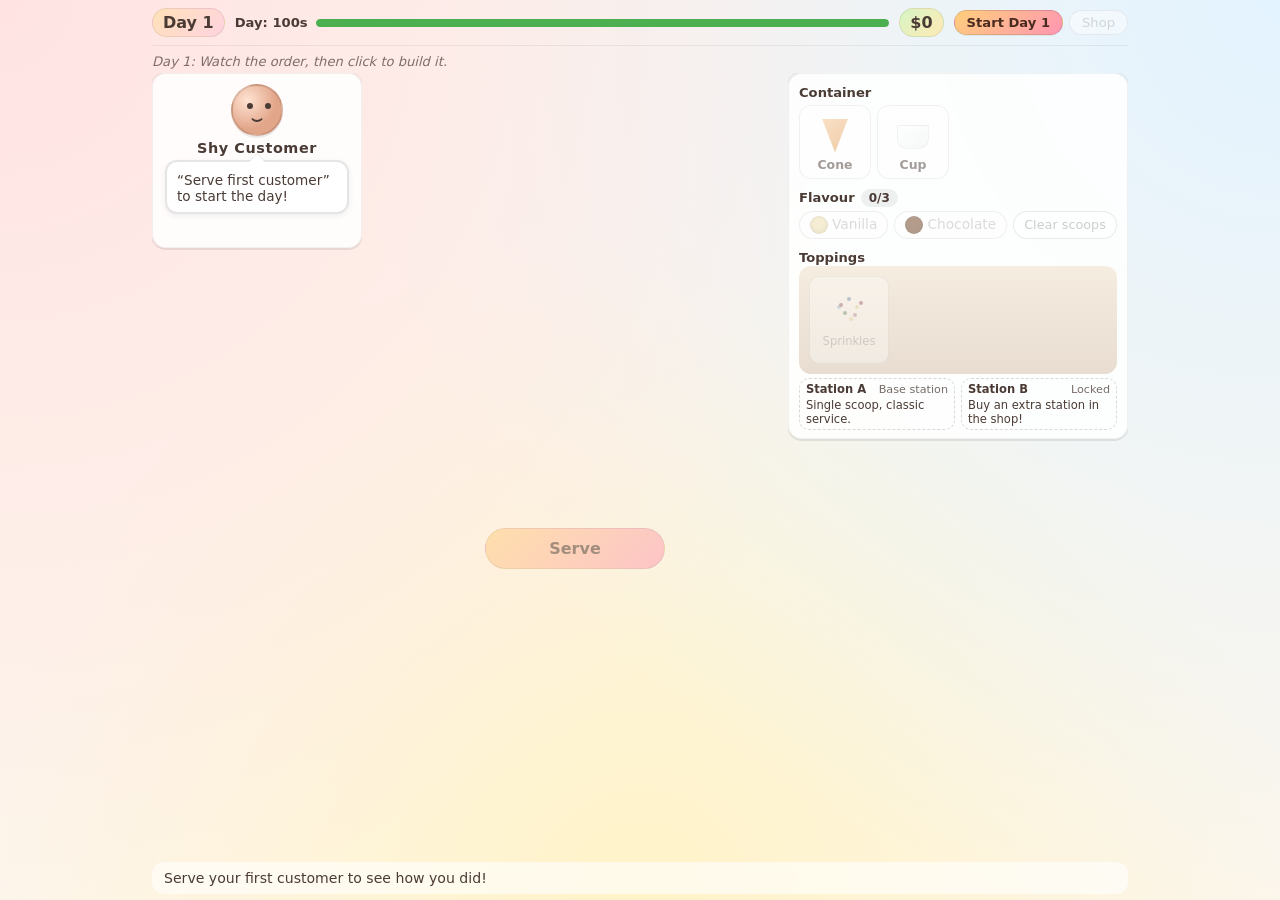
==== index.html @ 57e82083 "Restructure to 3-column layout for iPad landscape support Replaces 2-column layout with 3-column (cu" ====
<!DOCTYPE html>
<html lang="en">
<head>
  <meta charset="UTF-8" />
  <title>Café Creamery – Memory Game</title>
  <style>
    /* --- Global look: soft, hand-made, watercolour-ish --- */
    :root {
      --bg: #fdf6ec;
      --accent: #f7c4c8;
      --accent-2: #c9e7ff;
      --accent-3: #f8e6a0;
      --ink: #4a3b34;
      --good: #4caf50;
      --bad: #e57373;
    }

    * {
      box-sizing: border-box;
      font-family: "Trebuchet MS", system-ui, -apple-system, BlinkMacSystemFont, sans-serif;
    }

    body {
      margin: 0;
      padding: 0;
      background:
        radial-gradient(circle at 0% 0%, #ffe3e3 0, transparent 60%),
        radial-gradient(circle at 100% 0%, #e3f3ff 0, transparent 60%),
        radial-gradient(circle at 50% 100%, #fff3c8 0, transparent 60%),
        var(--bg);
      color: var(--ink);
      display: flex;
      justify-content: center;
      align-items: stretch;
      height: 100vh;
      overflow: hidden;
    }

    #gameRoot {
      width: 100%;
      max-width: 1000px;
      padding: 8px 12px 6px;
      display: flex;
      flex-direction: column;
      height: 100vh;
      overflow: hidden;
    }

    h1, h2, h3 {
      margin: 0.3em 0;
      letter-spacing: 0.04em;
    }

    h1 {
      font-size: 1.8rem;
      text-shadow: 0 1px 0 rgba(255,255,255,0.9);
    }

    /* --- Card / panel style: sketchy, soft --- */
    .card {
      background: rgba(255,255,255,0.85);
      border-radius: 14px;
      padding: 10px 12px;
      box-shadow:
        0 2px 0 rgba(0,0,0,0.05),
        0 0 0 2px rgba(0,0,0,0.04);
      border: 1px solid rgba(0,0,0,0.05);
      backdrop-filter: blur(4px);
    }

    .row {
      display: flex;
      gap: 8px;
      flex: 1 1 0;
      overflow: hidden;
      min-height: 0;
    }

    .col-left {
      flex: 0 0 210px;
      overflow-y: auto;
      max-height: 100%;
      display: flex;
      flex-direction: column;
      gap: 6px;
    }

    .col-center {
      flex: 1 1 0;
      display: flex;
      flex-direction: column;
      align-items: center;
      justify-content: center;
      min-width: 140px;
    }

    .col-right {
      flex: 0 0 340px;
      overflow-y: auto;
      max-height: 100%;
    }

    /* --- Top bar: day, money, hint --- */
    #topBar {
      display: flex;
      align-items: center;
      gap: 10px;
      flex-shrink: 0;
      padding-bottom: 8px;
      border-bottom: 1px solid rgba(0,0,0,0.06);
      margin-bottom: 6px;
    }

    #topBar .top-controls {
      display: flex;
      gap: 6px;
    }

    #topBar .top-controls button {
      font-size: 0.82rem;
      padding: 4px 12px;
    }

    #dayLabel {
      padding: 4px 10px;
      border-radius: 999px;
      background: linear-gradient(135deg, #ffe2b8, #ffd3e0);
      border: 1px solid rgba(0,0,0,0.08);
      font-weight: bold;
    }

    #moneyLabel {
      padding: 4px 10px;
      border-radius: 999px;
      background: linear-gradient(135deg, #d6f5c4, #ffeab6);
      border: 1px solid rgba(0,0,0,0.08);
      font-weight: bold;
    }

    #tutorialBanner {
      flex-shrink: 0;
      font-size: 0.82rem;
      opacity: 0.7;
      padding: 2px 0 4px;
      font-style: italic;
    }

    /* --- Customer order / ice cream visual --- */
    #customerCard {
      position: relative;
    }

    #customerOrderText {
      margin-top: 2px;
      font-size: 0.85rem;
    }

    .dialogueBox {
      margin-top: 4px;
      padding: 8px 10px;
      border-radius: 12px;
      background: #fff;
      border: 2px solid rgba(0,0,0,0.1);
      box-shadow: 0 2px 6px rgba(0,0,0,0.06);
      position: relative;
      font-size: 0.88rem;
    }

    .dialogueBox::after {
      content: "";
      position: absolute;
      top: -8px;
      left: 50%;
      transform: translateX(-50%);
      width: 0;
      height: 0;
      border-left: 8px solid transparent;
      border-right: 8px solid transparent;
      border-bottom: 8px solid #fff;
      filter: drop-shadow(0 -1px 0 rgba(0,0,0,0.08));
    }

    #okOrderBtn {
      display: block;
      width: 100%;
      margin-top: 6px;
      padding: 8px;
      font-size: 0.95rem;
    }

    #customerAvatar {
      width: 52px;
      height: 52px;
      border-radius: 50%;
      background: radial-gradient(circle at 30% 30%, #ffe3d2 0, #e2a68a 60%);
      border: 2px solid rgba(0,0,0,0.1);
      position: relative;
      margin: 0 auto 4px;
      box-shadow: 0 2px 0 rgba(0,0,0,0.08);
    }

    #customerAvatar::before {
      content: "";
      position: absolute;
      top: 17px;
      left: 14px;
      width: 6px;
      height: 6px;
      border-radius: 50%;
      background: var(--ink);
      box-shadow: 18px 0 0 var(--ink);
    }

    #customerAvatar::after {
      content: "";
      position: absolute;
      bottom: 12px;
      left: 50%;
      transform: translateX(-50%);
      width: 12px;
      height: 6px;
      border-radius: 0 0 8px 8px;
      border-bottom: 2px solid var(--ink);
      border-left: 1px solid transparent;
      border-right: 1px solid transparent;
    }

    .avatar-neutral::after {
      border-radius: 0 !important;
      height: 0 !important;
      border-bottom: 2px solid var(--ink) !important;
      width: 12px !important;
    }

    .avatar-impatient::after {
      border-radius: 8px 8px 0 0 !important;
      border-bottom: none !important;
      border-top: 2px solid var(--ink) !important;
      height: 5px !important;
    }

    .ice-cream-visual {
      display: inline-block;
      position: relative;
      margin-top: 8px;
    }

    #builderVisual {
      display: flex;
      justify-content: center;
      align-items: flex-end;
      min-height: 160px;
      margin: 0 auto;
      position: relative;
      width: 100%;
    }

    .cone {
      width: 58px;
      height: 80px;
      background: linear-gradient(145deg, #f5c48d, #e39b51);
      clip-path: polygon(50% 100%, 0 0, 100% 0);
      box-shadow: 0 0 0 1px rgba(0,0,0,0.06);
      position: absolute;
      bottom: 0;
      left: 50%;
      transform: translateX(-50%);
      z-index: 1;
    }

    .cup {
      width: 72px;
      height: 48px;
      background: linear-gradient(145deg, #fefefe, #f5f5f5);
      border-radius: 0 0 16px 16px;
      border: 1px solid rgba(0,0,0,0.06);
      box-shadow: 0 2px 0 rgba(0,0,0,0.08);
      position: absolute;
      bottom: 0;
      left: 50%;
      transform: translateX(-50%);
      z-index: 1;
    }

    .scoop {
      width: 64px;
      height: 50px;
      border-radius: 60% 60% 45% 45%;
      position: absolute;
      left: 50%;
      transform: translateX(-50%);
      box-shadow: 0 2px 0 rgba(0,0,0,0.13);
      z-index: 2;
      animation: scoopDrop 0.3s ease-out;
    }

    .scoop::before {
      content: "";
      position: absolute;
      top: 6px;
      left: 12px;
      width: 18px;
      height: 14px;
      border-radius: 50%;
      background: radial-gradient(circle, rgba(255,255,255,0.35) 0%, transparent 70%);
      pointer-events: none;
    }

    .scoop::after {
      content: "";
      position: absolute;
      left: 8px;
      right: 8px;
      bottom: -10px;
      height: 14px;
      border-radius: 0 0 18px 18px;
      background: inherit;
      box-shadow: 0 3px 0 rgba(0,0,0,0.10);
    }

    @keyframes scoopDrop {
      0% { opacity: 0; transform: translateX(-50%) translateY(-20px); }
      60% { opacity: 1; transform: translateX(-50%) translateY(3px); }
      80% { transform: translateX(-50%) translateY(-1px); }
      100% { transform: translateX(-50%) translateY(0); }
    }

    .scoop-vanilla {
      background: radial-gradient(circle at 30% 30%, #fff9dc 0, #f0e0ac 65%);
    }

    .scoop-chocolate {
      background: radial-gradient(circle at 30% 30%, #a96a3e 0, #6c3c19 65%);
    }

    .scoop-strawberry {
      background: radial-gradient(circle at 30% 30%, #ffd2e6 0, #ff8bb0 65%);
    }

    .scoop-mint {
      background:
        radial-gradient(circle at 15% 30%, rgba(92,60,36,0.7) 0, transparent 7px),
        radial-gradient(circle at 70% 60%, rgba(92,60,36,0.6) 0, transparent 6px),
        radial-gradient(circle at 40% 80%, rgba(92,60,36,0.5) 0, transparent 6px),
        radial-gradient(circle at 85% 35%, rgba(92,60,36,0.5) 0, transparent 5px),
        radial-gradient(circle at 30% 30%, #d8ffe9 0, #96d6b3 65%);
    }

    .topping-chip {
      position: absolute;
      width: 8px;
      height: 30px;
      border-radius: 999px;
      background: #5b3b15;
      top: -6px;
      left: 32px;
      transform: rotate(-35deg);
      box-shadow: 0 1px 0 rgba(0,0,0,0.25);
    }

    .sparkle {
      position: absolute;
      width: 4px;
      height: 11px;
      border-radius: 999px;
      background: linear-gradient(to bottom, #ff5f7e, #ffb05f);
      box-shadow:
        7px -7px 0 #7ad6ff,
        -9px -4px 0 #fff79c,
        13px 2px 0 #ff5f7e,
        -3px -10px 0 #4caf50;
    }

    .drizzle {
      position: absolute;
      width: 52px;
      height: 10px;
      border-radius: 999px;
      background: rgba(139,69,19,0.8);
      top: 14px;
      left: 6px;
      filter: blur(0.3px);
      transform: rotate(-10deg);
    }

    .drizzle::before {
      content: "";
      position: absolute;
      width: 40px;
      height: 9px;
      border-radius: 999px;
      background: inherit;
      top: 10px;
      left: -6px;
      transform: rotate(18deg);
    }

    /* --- Builder area --- */
    #builder.card {
      margin-top: 0;
      padding: 8px 10px;
      opacity: 1;
      transition: opacity 0.2s ease-out;
    }

    #builder.card h2 {
      display: none;
    }

    #builder.card #builderHint {
      display: none;
    }

    #orderTabs {
      display: flex;
      gap: 4px;
      flex-wrap: wrap;
    }

    #submitOrderBtn {
      width: 80%;
      max-width: 180px;
      padding: 10px 16px;
      font-size: 1rem;
      margin-top: 8px;
    }

    .btn-row {
      margin: 4px 0 8px 0;
      display: flex;
      flex-wrap: wrap;
      gap: 6px;
    }

    button {
      border-radius: 999px;
      border: 1px solid rgba(0,0,0,0.12);
      padding: 4px 10px;
      background: rgba(255,255,255,0.9);
      cursor: pointer;
      font-size: 0.86rem;
      box-shadow: 0 1px 0 rgba(0,0,0,0.06);
      transition: transform 0.05s, box-shadow 0.05s, background 0.1s;
    }

    button:hover {
      transform: translateY(-1px);
      box-shadow: 0 2px 0 rgba(0,0,0,0.12);
      background: #fffef4;
    }

    button.selected {
      background: linear-gradient(135deg, #ffe3b9, #ffd4e3);
      box-shadow: 0 2px 0 rgba(0,0,0,0.18);
      border-color: rgba(0,0,0,0.2);
    }

    button.primary {
      background: linear-gradient(135deg, #ffcf7b, #ff96b2);
      color: #4a2b1f;
      font-weight: 600;
    }

    button.primary:hover {
      background: linear-gradient(135deg, #ffe19c, #ffb2c8);
    }

    button[disabled] {
      opacity: 0.5;
      cursor: not-allowed;
      transform: none;
      box-shadow: none;
    }

    #timer {
      font-weight: bold;
      font-size: 0.82rem;
      white-space: nowrap;
    }

    /* --- Stations --- */
    #stations {
      display: flex;
      gap: 6px;
      margin-top: 4px;
      font-size: 0.72rem;
    }

    .station {
      flex: 1;
      min-height: 32px;
      border-radius: 10px;
      border: 1px dashed rgba(0,0,0,0.15);
      padding: 3px 6px;
      position: relative;
    }

    .station-label {
      font-weight: 600;
      margin-bottom: 2px;
    }

    .station-badge {
      position: absolute;
      right: 6px;
      top: 4px;
      font-size: 0.7rem;
      opacity: 0.75;
    }

    /* --- Result bar: slim inline feedback --- */
    #resultBar {
      flex-shrink: 0;
      padding: 6px 12px;
      background: rgba(255,255,255,0.6);
      border-radius: 12px;
      margin-top: 6px;
      font-size: 0.88rem;
      display: flex;
      align-items: center;
      gap: 10px;
      min-height: 32px;
      backdrop-filter: blur(4px);
    }

    #resultText {
      font-size: 0.88rem;
    }

    #endOfDayPanel {
      font-size: 0.85rem;
    }

    /* --- Shop modal --- */
    #shopOverlay {
      position: fixed;
      inset: 0;
      background: radial-gradient(circle at 10% 0%, rgba(255, 255, 255, 0.6), transparent 60%),
                  rgba(0,0,0,0.3);
      display: flex;
      align-items: center;
      justify-content: center;
      padding: 12px;
      opacity: 0;
      pointer-events: none;
      transition: opacity 0.3s ease;
    }

    #shopOverlay.active {
      opacity: 1;
      pointer-events: auto;
    }

    #shopPanel {
      max-width: 520px;
      width: 100%;
      transform: translateY(20px);
      transition: transform 0.3s ease;
    }

    #shopOverlay.active #shopPanel {
      transform: translateY(0);
    }

    .shop-item {
      display: flex;
      justify-content: space-between;
      align-items: center;
      padding: 6px 0;
      border-bottom: 1px dashed rgba(0,0,0,0.1);
      font-size: 0.9rem;
    }

    .shop-item:last-child {
      border-bottom: none;
    }

    .shop-cost {
      font-weight: bold;
      color: #5a3a1a;
      margin-right: 8px;
    }

    #shopMoney {
      font-weight: bold;
      margin-bottom: 4px;
      font-size: 0.9rem;
    }

    /* --- Timer bar --- */
    #timerBarContainer {
      flex: 1;
      height: 8px;
      background: rgba(0,0,0,0.08);
      border-radius: 999px;
      overflow: hidden;
    }

    #timerBar {
      height: 100%;
      width: 0%;
      background: var(--good);
      border-radius: 999px;
      transition: width 1s linear, background-color 0.5s ease;
    }

    #timerBar.warning {
      background: #ff9800;
    }

    #timerBar.danger {
      background: var(--bad);
    }

    /* --- Customer progress dots --- */
    #customerProgress {
      display: flex;
      gap: 6px;
      margin-top: 4px;
    }

    .progress-dot {
      width: 10px;
      height: 10px;
      border-radius: 50%;
      background: rgba(0,0,0,0.12);
      border: 1px solid rgba(0,0,0,0.1);
      transition: background 0.3s ease;
    }

    .progress-dot.served {
      background: var(--good);
      border-color: rgba(0,0,0,0.15);
    }

    .progress-dot.current {
      background: var(--accent-3);
      border-color: rgba(0,0,0,0.2);
      box-shadow: 0 0 4px rgba(248, 230, 160, 0.6);
    }

    /* --- Flavour swatches --- */
    .flavour-swatch {
      display: inline-block;
      width: 18px;
      height: 18px;
      border-radius: 50%;
      margin-right: 4px;
      vertical-align: middle;
      border: 1px solid rgba(0,0,0,0.15);
      box-shadow: inset 0 -2px 4px rgba(0,0,0,0.1);
    }

    /* --- Day-end overlay --- */
    #dayEndOverlay {
      position: fixed;
      inset: 0;
      background: radial-gradient(circle at 50% 50%, rgba(255, 255, 255, 0.7), transparent 70%),
                  rgba(0,0,0,0.35);
      display: flex;
      align-items: center;
      justify-content: center;
      padding: 12px;
      opacity: 0;
      pointer-events: none;
      transition: opacity 0.4s ease;
    }

    #dayEndOverlay.active {
      opacity: 1;
      pointer-events: auto;
    }

    #dayEndPanel {
      max-width: 400px;
      width: 100%;
      text-align: center;
      transform: scale(0.9);
      transition: transform 0.4s ease;
    }

    #dayEndOverlay.active #dayEndPanel {
      transform: scale(1);
    }

    /* --- Order tabs (multi-ice-cream) --- */
    .order-tab {
      padding: 4px 10px;
      border-radius: 8px 8px 0 0;
      border: 1px solid rgba(0,0,0,0.1);
      border-bottom: none;
      background: rgba(255,255,255,0.5);
      cursor: pointer;
      font-size: 0.8rem;
      transition: background 0.15s;
    }
    .order-tab:hover {
      background: rgba(255,255,255,0.8);
    }
    .order-tab.active {
      background: rgba(255,255,255,0.95);
      font-weight: 600;
      border-color: rgba(0,0,0,0.15);
    }
    .order-tab .tab-status {
      margin-left: 4px;
      font-size: 0.7rem;
    }

    /* --- Customer patience avatar states --- */
    .avatar-neutral {
      background: radial-gradient(circle at 30% 30%, #ffe4c0 0, #e0a040 60%) !important;
    }
    .avatar-impatient {
      background: radial-gradient(circle at 30% 30%, #ffc8c8 0, #d05050 60%) !important;
      animation: shake 0.3s infinite;
    }
    @keyframes shake {
      0%, 100% { transform: translateX(0); }
      25% { transform: translateX(-2px); }
      75% { transform: translateX(2px); }
    }

    /* --- Customer slide animations --- */
    #customerCard.entering {
      animation: slideInCustomer 0.4s ease-out;
    }
    #customerCard.exiting {
      animation: slideOutCustomer 0.3s ease-in forwards;
    }
    @keyframes slideInCustomer {
      0% { opacity: 0; transform: translateX(-40px); }
      100% { opacity: 1; transform: translateX(0); }
    }
    @keyframes slideOutCustomer {
      0% { opacity: 1; transform: translateX(0); }
      100% { opacity: 0; transform: translateX(40px); }
    }

    /* --- Ingredient bar & topping tiles --- */
    .ingredient-bar {
      display: flex;
      gap: 8px;
      background: linear-gradient(to bottom, #f5ede0, #e8ddd0);
      border-radius: 12px;
      padding: 10px;
      flex-wrap: wrap;
    }

    .topping-tile {
      width: 80px;
      height: 88px;
      display: flex;
      flex-direction: column;
      align-items: center;
      justify-content: center;
      gap: 4px;
      border-radius: 10px;
      border: 1px solid rgba(0,0,0,0.1);
      background: rgba(255,255,255,0.7);
      cursor: pointer;
      font-size: 0.72rem;
      padding: 4px 2px;
      transition: transform 0.15s, box-shadow 0.15s, filter 0.15s;
      filter: saturate(0.6);
      position: relative;
    }

    .topping-tile:hover {
      transform: translateY(-2px);
      box-shadow: 0 3px 6px rgba(0,0,0,0.1);
    }

    .topping-tile.selected {
      transform: translateY(-4px);
      box-shadow: 0 4px 12px rgba(247, 196, 200, 0.5);
      filter: saturate(1);
      border-color: rgba(0,0,0,0.2);
      background: rgba(255,255,255,0.95);
    }

    .topping-tile[disabled] {
      opacity: 0.5;
      cursor: not-allowed;
      transform: none !important;
      box-shadow: none !important;
      filter: saturate(0.3);
    }

    .topping-tile .tile-badge {
      display: none;
      position: absolute;
      top: -6px;
      right: -6px;
      background: var(--good);
      color: #fff;
      font-size: 0.6rem;
      border-radius: 999px;
      padding: 1px 5px;
      font-weight: 600;
    }

    .topping-tile.selected .tile-badge {
      display: block;
    }

    .topping-illust {
      width: 40px;
      height: 40px;
      position: relative;
    }

    /* Sprinkles illustration: colored dots */
    .topping-illust-sprinkles::before {
      content: "";
      position: absolute;
      width: 4px;
      height: 4px;
      border-radius: 50%;
      top: 12px;
      left: 10px;
      background: #ff5f7e;
      box-shadow:
        8px -6px 0 #4ea6ff,
        16px 2px 0 #ffe040,
        4px 8px 0 #4caf50,
        14px 10px 0 #ff8bb0,
        -2px 2px 0 #7ad6ff,
        20px -2px 0 #ff5f7e,
        10px 14px 0 #ffe040;
    }

    /* Flake illustration: brown rectangle rotated */
    .topping-illust-flake::before {
      content: "";
      position: absolute;
      width: 8px;
      height: 32px;
      background: linear-gradient(135deg, #8B6914, #5B3B15);
      border-radius: 2px;
      top: 4px;
      left: 16px;
      transform: rotate(15deg);
      box-shadow: inset 1px 0 0 rgba(255,255,255,0.2);
    }

    /* Caramel drizzle: golden wavy shape */
    .topping-illust-caramel::before {
      content: "";
      position: absolute;
      width: 28px;
      height: 10px;
      background: #DAA520;
      border-radius: 40% 60% 50% 40%;
      top: 10px;
      left: 6px;
      transform: rotate(-8deg);
      box-shadow: 0 2px 0 rgba(0,0,0,0.1);
    }
    .topping-illust-caramel::after {
      content: "";
      position: absolute;
      width: 22px;
      height: 8px;
      background: #DAA520;
      border-radius: 50% 40% 60% 40%;
      top: 22px;
      left: 10px;
      transform: rotate(10deg);
      opacity: 0.8;
    }

    /* Chocolate sauce: dark brown wavy shape */
    .topping-illust-choc_sauce::before {
      content: "";
      position: absolute;
      width: 28px;
      height: 10px;
      background: #3B1E08;
      border-radius: 40% 60% 50% 40%;
      top: 10px;
      left: 6px;
      transform: rotate(-8deg);
      box-shadow: 0 2px 0 rgba(0,0,0,0.15);
    }
    .topping-illust-choc_sauce::after {
      content: "";
      position: absolute;
      width: 22px;
      height: 8px;
      background: #3B1E08;
      border-radius: 50% 40% 60% 40%;
      top: 22px;
      left: 10px;
      transform: rotate(10deg);
      opacity: 0.8;
    }

    /* --- Notepad --- */
    #notepadPanel {
      margin-top: 8px;
    }
    #notepadPanel .notepad-header {
      display: flex;
      align-items: center;
      gap: 6px;
      margin-bottom: 4px;
      flex-wrap: wrap;
    }
    #notepadPanel .notepad-header strong {
      margin-right: auto;
    }
    .notepad-color-btn {
      width: 22px;
      height: 22px;
      border-radius: 50%;
      border: 2px solid rgba(0,0,0,0.15);
      cursor: pointer;
      padding: 0;
      box-shadow: none;
      transition: transform 0.1s;
    }
    .notepad-color-btn:hover {
      transform: scale(1.15);
    }
    .notepad-color-btn.active {
      border-color: var(--ink);
      box-shadow: 0 0 0 2px rgba(74,59,52,0.3);
    }
    #notepadCanvas {
      width: 100%;
      height: 120px;
      border-radius: 8px;
      background: #fffef6;
      border: 1px dashed rgba(0,0,0,0.12);
      cursor: crosshair;
      touch-action: none;
      display: block;
    }

    /* --- Container cards --- */
    .container-card {
      width: 72px;
      height: 74px;
      display: flex;
      flex-direction: column;
      align-items: center;
      justify-content: center;
      gap: 4px;
      border-radius: 12px;
      border: 1px solid rgba(0,0,0,0.1);
      background: rgba(255,255,255,0.7);
      cursor: pointer;
      font-size: 0.78rem;
      font-weight: 600;
      padding: 6px;
      transition: transform 0.15s, box-shadow 0.15s, border-color 0.15s;
    }
    .container-card:hover {
      transform: translateY(-2px);
      box-shadow: 0 3px 8px rgba(0,0,0,0.1);
    }
    .container-card.selected {
      transform: translateY(-3px);
      box-shadow: 0 4px 12px rgba(247, 196, 200, 0.5);
      border-color: rgba(0,0,0,0.2);
      background: rgba(255,255,255,0.95);
    }
    .container-illust {
      width: 34px;
      height: 40px;
      position: relative;
    }
    .container-illust-cone::before {
      content: "";
      position: absolute;
      bottom: 0;
      left: 50%;
      transform: translateX(-50%);
      width: 26px;
      height: 34px;
      background: linear-gradient(145deg, #f5c48d, #e39b51);
      clip-path: polygon(50% 100%, 0 0, 100% 0);
    }
    .container-illust-cup::before {
      content: "";
      position: absolute;
      bottom: 4px;
      left: 50%;
      transform: translateX(-50%);
      width: 30px;
      height: 22px;
      background: linear-gradient(145deg, #fefefe, #f0f0f0);
      border-radius: 0 0 10px 10px;
      border: 1px solid rgba(0,0,0,0.08);
    }

    /* --- Scoop counter --- */
    .scoop-counter {
      display: inline-flex;
      align-items: center;
      padding: 2px 8px;
      border-radius: 999px;
      background: rgba(0,0,0,0.06);
      font-size: 0.75rem;
      font-weight: 600;
      margin-left: 6px;
      vertical-align: middle;
    }

    /* --- Feedback animations --- */
    #builderVisual.perfect {
      animation: perfectBounce 0.5s ease-out;
    }
    #builderVisual.perfect::after {
      content: "";
      position: absolute;
      inset: -8px;
      border-radius: 20px;
      box-shadow: 0 0 20px rgba(76, 175, 80, 0.4);
      animation: perfectFlash 0.5s ease-out;
      pointer-events: none;
    }
    @keyframes perfectFlash {
      0% { opacity: 0; }
      30% { opacity: 1; }
      100% { opacity: 0; }
    }
    @keyframes perfectBounce {
      0% { transform: scale(1); }
      25% { transform: scale(1.06); }
      50% { transform: scale(0.97); }
      100% { transform: scale(1); }
    }

    #builderVisual.wrong {
      animation: wrongShake 0.4s ease-out;
    }
    @keyframes wrongShake {
      0%, 100% { transform: translateX(0); }
      15% { transform: translateX(-6px); }
      30% { transform: translateX(6px); }
      45% { transform: translateX(-4px); }
      60% { transform: translateX(4px); }
      75% { transform: translateX(-2px); }
      90% { transform: translateX(2px); }
    }

    .float-money {
      position: fixed;
      font-weight: 700;
      font-size: 1.1rem;
      color: var(--good);
      pointer-events: none;
      z-index: 100;
      animation: floatUp 1s ease-out forwards;
      text-shadow: 0 1px 2px rgba(0,0,0,0.1);
    }
    @keyframes floatUp {
      0% { opacity: 1; transform: translateY(0); }
      100% { opacity: 0; transform: translateY(-40px); }
    }

    #moneyLabel.earning {
      animation: coinBounce 0.4s ease-out;
    }
    @keyframes coinBounce {
      0% { transform: scale(1); }
      30% { transform: scale(1.2); }
      60% { transform: scale(0.95); }
      100% { transform: scale(1); }
    }

    /* --- Star rating --- */
    .star-rating {
      display: flex;
      justify-content: center;
      gap: 4px;
      margin: 8px 0;
    }
    .star {
      width: 28px;
      height: 28px;
      clip-path: polygon(50% 0%, 61% 35%, 98% 35%, 68% 57%, 79% 91%, 50% 70%, 21% 91%, 32% 57%, 2% 35%, 39% 35%);
      background: rgba(0,0,0,0.12);
    }
    .star.filled {
      background: linear-gradient(135deg, #ffd700, #ffaa00);
    }
    .star.half {
      background: linear-gradient(90deg, #ffd700 50%, rgba(0,0,0,0.12) 50%);
    }

    /* --- Utility --- */
    .hidden {
      display: none !important;
    }

    .text-good { color: var(--good); font-weight: 600; }
    .text-bad { color: var(--bad); font-weight: 600; }

    @media (max-width: 640px) {
      #stations {
        flex-direction: column;
      }
    }
  </style>
</head>
<body>
  <div id="gameRoot">
    <div id="topBar">
      <div id="dayLabel">Day 1</div>
      <div style="flex:1; display:flex; align-items:center; gap:8px;">
        <span id="timer" style="font-size:0.82rem; white-space:nowrap;"></span>
        <div id="timerBarContainer"><div id="timerBar"></div></div>
      </div>
      <div id="moneyLabel">$0</div>
      <div class="top-controls">
        <button id="nextCustomerBtn" class="primary">Start Day 1</button>
        <button id="openShopBtn" disabled>Shop</button>
      </div>
    </div>
    <div id="tutorialBanner">Welcome! Watch the order carefully, then rebuild it.</div>

    <div class="row">
      <!-- Left: Customer + Notepad -->
      <div class="col-left">
        <div id="notepadPanel" class="card hidden">
          <div class="notepad-header">
            <strong>Notepad</strong>
            <button class="notepad-color-btn active" data-color="#4a3b34" style="background:#4a3b34"></button>
            <button class="notepad-color-btn" data-color="#e57373" style="background:#e57373"></button>
            <button class="notepad-color-btn" data-color="#4caf50" style="background:#4caf50"></button>
            <button class="notepad-color-btn" data-color="eraser" style="background:#fffef6; border-style:dashed;">&#x1f6ab;</button>
            <button class="notepad-color-btn" data-color="clear" style="background:#fff; font-size:0.6rem;">CLR</button>
          </div>
          <canvas id="notepadCanvas"></canvas>
        </div>
        <div id="customerCard" class="card">
          <div id="customerAvatar"></div>
          <h2 id="customerName" style="text-align:center; font-size:0.9rem; margin:0 0 4px;">Shy Customer</h2>
          <div class="dialogueBox">
            <div id="customerOrderText">They haven't ordered yet…</div>
            <button id="okOrderBtn" class="primary hidden">Okay, got it!</button>
          </div>
          <div id="customerVisual" class="ice-cream-visual"></div>
          <div id="customerProgress"></div>
        </div>
      </div>

      <!-- Center: Ice cream visual + serve button -->
      <div class="col-center">
        <div id="orderTabs" class="hidden"></div>
        <div id="builderVisual" class="ice-cream-visual"></div>
        <button id="submitOrderBtn" class="primary" disabled>Serve</button>
      </div>

      <!-- Right: Builder controls -->
      <div class="col-right">
        <div id="builder" class="card">
          <h2>Your Station</h2>
          <small id="builderHint">When the order disappears, build exactly what they asked for.</small>

          <div style="margin-bottom:4px;">
            <strong style="font-size:0.82rem;">Container</strong>
            <div id="containerButtons" class="btn-row"></div>
          </div>

          <div style="margin-bottom:4px;">
            <strong style="font-size:0.82rem;">Flavour</strong><span id="scoopCounter" class="scoop-counter">0/3</span>
            <div id="flavourButtons" class="btn-row"></div>
          </div>

          <div style="margin-bottom:4px;">
            <strong style="font-size:0.82rem;">Toppings</strong>
            <div id="toppingButtons"></div>
          </div>

          <div id="stations">
            <div class="station" id="station1">
              <div class="station-label">Station A</div>
              <div class="station-badge">Base station</div>
              <div id="station1Desc">Single scoop, classic service.</div>
            </div>
            <div class="station" id="station2">
              <div class="station-label">Station B</div>
              <div class="station-badge" id="station2Badge">Locked</div>
              <div id="station2Desc">Buy an extra station in the shop!</div>
              <div id="station2Content" class="hidden">
                <div id="station2Hint" style="margin-top:4px; min-height:30px;"></div>
                <div id="station2Preview" style="margin-top:4px; display:flex; gap:4px;"></div>
              </div>
            </div>
          </div>
        </div>
      </div>
    </div>

    <div id="resultBar">
      <span id="resultText">Serve your first customer to see how you did!</span>
      <div id="endOfDayPanel" class="hidden"></div>
    </div>
  </div>

  <!-- Day-end overlay -->
  <div id="dayEndOverlay">
    <div id="dayEndPanel" class="card">
      <h2 id="dayEndTitle">Day Complete!</h2>
      <div id="dayEndStars" class="star-rating"></div>
      <div id="dayEndStats"></div>
      <div style="margin-top:10px; text-align:center;">
        <button id="dayEndContinueBtn" class="primary">Continue to Shop</button>
      </div>
    </div>
  </div>

  <!-- Shop overlay -->
  <div id="shopOverlay">
    <div id="shopPanel" class="card">
      <h2>Evening Upgrades</h2>
      <div id="shopMoney"></div>
      <div id="shopItems"></div>
      <div style="margin-top:10px; text-align:right;">
        <button id="shopCloseBtn" class="primary">Sleep &amp; Next Day</button>
      </div>
    </div>
  </div>

  <script>
    // ---- Data & state ----
    const ALL_FLAVOURS = ["vanilla", "chocolate", "strawberry", "mint"];
    const ALL_TOPPINGS = ["sprinkles", "flake", "caramel", "choc_sauce"];

    let unlockedFlavours = new Set(["vanilla", "chocolate"]);
    let unlockedToppings = new Set(["sprinkles"]);
    let hasSecondStation = false;

    let day = 1;
    let money = 0;
    let customersServedToday = 0;

    let currentOrder = null;
    let currentOrders = [];
    let playerOrders = [];
    let activeOrderIndex = 0;
    let playerOrder = {
      container: null,
      scoops: [],
      toppings: new Set()
    };
    let showPhaseSeconds = 4;
    let dayTimerSeconds = 100;
    let dayTimeLeft = 0;
    let dayTimerId = null;
    let customerBuildStart = null;
    let roundActive = false;
    let inTutorial = true;
    let audioCtx = null;
    let phase = "idle"; // idle | dialogue | build
    let currentCustomerName = null;
    let hasNotepad = false;
    let dayEarnings = [];

    // ---- DOM refs ----
    const dayLabel = document.getElementById("dayLabel");
    const moneyLabel = document.getElementById("moneyLabel");
    const tutorialBanner = document.getElementById("tutorialBanner");
    const timerEl = document.getElementById("timer");

    const customerNameEl = document.getElementById("customerName");
    const customerOrderTextEl = document.getElementById("customerOrderText");
    const customerVisualEl = document.getElementById("customerVisual");
    const builderVisualEl = document.getElementById("builderVisual");
    const okOrderBtn = document.getElementById("okOrderBtn");

    const containerButtonsEl = document.getElementById("containerButtons");
    const flavourButtonsEl = document.getElementById("flavourButtons");
    const toppingButtonsEl = document.getElementById("toppingButtons");

    const submitOrderBtn = document.getElementById("submitOrderBtn");
    const nextCustomerBtn = document.getElementById("nextCustomerBtn");
    const openShopBtn = document.getElementById("openShopBtn");

    const resultTextEl = document.getElementById("resultText");
    const endOfDayPanelEl = document.getElementById("endOfDayPanel");
    const station2El = document.getElementById("station2");
    const station2DescEl = document.getElementById("station2Desc");

    const shopOverlay = document.getElementById("shopOverlay");
    const shopMoneyEl = document.getElementById("shopMoney");
    const shopItemsEl = document.getElementById("shopItems");
    const shopCloseBtn = document.getElementById("shopCloseBtn");
    const timerBarEl = document.getElementById("timerBar");
    const customerProgressEl = document.getElementById("customerProgress");
    const dayEndOverlay = document.getElementById("dayEndOverlay");
    const dayEndTitle = document.getElementById("dayEndTitle");
    const dayEndStats = document.getElementById("dayEndStats");
    const dayEndContinueBtn = document.getElementById("dayEndContinueBtn");

    function setBuilderEnabled(enabled) {
      containerButtonsEl.querySelectorAll(".container-card").forEach(c => {
        c.classList.toggle("disabled", !enabled);
        c.style.opacity = enabled ? "" : "0.5";
        c.style.pointerEvents = enabled ? "" : "none";
      });
      flavourButtonsEl.querySelectorAll("button").forEach(b => b.disabled = !enabled);
      toppingButtonsEl.querySelectorAll("button").forEach(b => b.disabled = !enabled);
      if (!enabled) submitOrderBtn.disabled = true;
    }

    // ---- UI setup ----
    function createButtons() {
      // Container cards
      containerButtonsEl.innerHTML = "";
      ["cone", "cup"].forEach(val => {
        const card = document.createElement("div");
        card.className = "container-card";
        card.dataset.value = val;

        const illust = document.createElement("div");
        illust.className = "container-illust container-illust-" + val;
        card.appendChild(illust);

        const label = document.createElement("span");
        label.textContent = val === "cone" ? "Cone" : "Cup";
        card.appendChild(label);

        card.addEventListener("click", () => {
          if (card.classList.contains("disabled")) return;
          playerOrder.container = val;
          refreshSelectionStates();
          maybeEnableServe();
          renderBuilderVisual();
        });
        containerButtonsEl.appendChild(card);
      });

      refreshFlavourButtons();
      refreshToppingButtons();
      setBuilderEnabled(false);
    }

    const flavourColors = {
      vanilla: "#f0e0ac",
      chocolate: "#6c3c19",
      strawberry: "#ff8bb0",
      mint: "#96d6b3"
    };

    function refreshFlavourButtons() {
      flavourButtonsEl.innerHTML = "";
      allUnlockedFlavours().forEach(f => {
        const btn = document.createElement("button");
        const swatch = document.createElement("span");
        swatch.className = "flavour-swatch";
        swatch.style.background = flavourColors[f] || "#ccc";
        btn.appendChild(swatch);
        btn.appendChild(document.createTextNode(labelForFlavour(f)));
        btn.dataset.value = f;
        btn.addEventListener("click", () => {
          if (playerOrder.scoops.length < 3) {
            playerOrder.scoops.push(f);
          }
          refreshSelectionStates();
          maybeEnableServe();
          renderBuilderVisual();
        });
        flavourButtonsEl.appendChild(btn);
      });
      // Clear scoops button
      const clearBtn = document.createElement("button");
      clearBtn.textContent = "Clear scoops";
      clearBtn.style.opacity = "0.7";
      clearBtn.style.fontSize = "0.8rem";
      clearBtn.addEventListener("click", () => {
        playerOrder.scoops = [];
        refreshSelectionStates();
        maybeEnableServe();
        renderBuilderVisual();
      });
      flavourButtonsEl.appendChild(clearBtn);
    }

    function refreshToppingButtons() {
      toppingButtonsEl.innerHTML = "";
      toppingButtonsEl.classList.add("ingredient-bar");
      allUnlockedToppings().forEach(t => {
        const btn = document.createElement("button");
        btn.className = "topping-tile";
        btn.dataset.value = t;

        const illust = document.createElement("div");
        illust.className = "topping-illust topping-illust-" + t;
        btn.appendChild(illust);

        const label = document.createElement("span");
        label.textContent = labelForTopping(t).split(" ").pop(); // short label
        label.style.lineHeight = "1.1";
        label.style.textAlign = "center";
        btn.appendChild(label);

        const badge = document.createElement("span");
        badge.className = "tile-badge";
        badge.textContent = "\u2713";
        btn.appendChild(badge);

        btn.addEventListener("click", () => {
          if (playerOrder.toppings.has(t)) {
            playerOrder.toppings.delete(t);
          } else {
            playerOrder.toppings.add(t);
          }
          refreshSelectionStates();
          maybeEnableServe();
          renderBuilderVisual();
        });
        toppingButtonsEl.appendChild(btn);
      });
    }

    function refreshSelectionStates() {
      // container cards
      [...containerButtonsEl.children].forEach(card => {
        card.classList.toggle("selected", card.dataset.value === playerOrder.container);
      });
      // flavour buttons highlighted if that flavour appears in any scoop
      const flavourCounts = {};
      (playerOrder.scoops || []).forEach(f => { flavourCounts[f] = (flavourCounts[f] || 0) + 1; });
      [...flavourButtonsEl.children].forEach(btn => {
        btn.classList.toggle("selected", !!flavourCounts[btn.dataset.value]);
      });
      // toppings
      [...toppingButtonsEl.children].forEach(btn => {
        btn.classList.toggle("selected", playerOrder.toppings.has(btn.dataset.value));
      });
      // scoop counter
      const scoopCounter = document.getElementById("scoopCounter");
      if (scoopCounter) {
        scoopCounter.textContent = (playerOrder.scoops ? playerOrder.scoops.length : 0) + "/3 scoops";
      }
    }

    function labelForFlavour(f) {
      switch (f) {
        case "vanilla": return "Vanilla";
        case "chocolate": return "Chocolate";
        case "strawberry": return "Strawberry";
        case "mint": return "Mint Chip";
        default: return f;
      }
    }

    function labelForTopping(t) {
      switch (t) {
        case "sprinkles": return "Rainbow Sprinkles";
        case "flake": return "Chocolate Flake";
        case "caramel": return "Caramel Drizzle";
        case "choc_sauce": return "Chocolate Sauce";
        default: return t;
      }
    }

    function playDing() {
      try {
        if (!audioCtx) {
          const AudioContextClass = window.AudioContext || window.webkitAudioContext;
          if (!AudioContextClass) return;
          audioCtx = new AudioContextClass();
        }

        const ctx = audioCtx;
        const osc = ctx.createOscillator();
        const gain = ctx.createGain();

        osc.type = "sine";
        const now = ctx.currentTime;
        osc.frequency.setValueAtTime(880, now);

        gain.gain.setValueAtTime(0.001, now);
        gain.gain.exponentialRampToValueAtTime(0.25, now + 0.01);
        gain.gain.exponentialRampToValueAtTime(0.001, now + 0.35);

        osc.connect(gain);
        gain.connect(ctx.destination);

        osc.start();
        osc.stop(now + 0.4);
      } catch (e) {
        // Ignore audio errors (e.g. autoplay restrictions)
      }
    }

    function primaryFlavour(order) {
      if (!order.scoops || !order.scoops.length) return null;
      const counts = {};
      order.scoops.forEach(f => { counts[f] = (counts[f] || 0) + 1; });
      return Object.entries(counts).sort((a, b) => b[1] - a[1])[0][0];
    }

    function flavourVibe(flavour) {
      switch (flavour) {
        case "chocolate": return "something chocolatey";
        case "vanilla": return "something creamy";
        case "strawberry": return "something strawberry-ish";
        case "mint": return "something minty";
        default: return "something tasty";
      }
    }

    function toppingPhrase(t) {
      switch (t) {
        case "sprinkles": return "some sprinkles";
        case "flake": return "a flake";
        case "caramel": return "caramel sauce";
        case "choc_sauce": return "chocolate sauce";
        default: return t;
      }
    }

    function scoopPhrase(n) {
      if (n === 1) return "one scoop";
      if (n === 2) return "two scoops";
      if (n === 3) return "three scoops";
      return `${n} scoops`;
    }

    function generateSingleOrderDialogue(order) {
      const counts = {};
      order.scoops.forEach(f => { counts[f] = (counts[f] || 0) + 1; });
      const scoopParts = Object.entries(counts).map(([f, c]) => {
        return `${c === 1 ? "one" : c} ${labelForFlavour(f)}`;
      });

      const toppingsText = order.toppings.length
        ? [...order.toppings.map(toppingPhrase)]
        : [];

      let desc = `${scoopParts.join(" and ")}`;
      desc += order.container === "cone" ? " on a cone" : " in a cup";

      if (toppingsText.length) {
        if (toppingsText.length === 1) {
          desc += " with " + toppingsText[0];
        } else {
          const last = toppingsText.pop();
          desc += " with " + toppingsText.join(", ") + " and " + last;
        }
      }
      return desc;
    }

    function generateDialogue(orders, customerLabel) {
      const lines = [];
      const name = customerLabel || "";
      const order = orders[0];
      const mainFlavour = primaryFlavour(order) || "vanilla";
      const vibe = flavourVibe(mainFlavour);

      if (orders.length > 1) {
        // Multi-order intro
        const countWord = orders.length === 2 ? "two" : "three";
        if (name.includes("Sunny Tourist")) {
          lines.push(`Hiya! I'd like ${countWord} ice creams today!`);
        } else if (name.includes("Hurry-Up Commuter")) {
          lines.push(`Quick, ${countWord} ice creams.`);
        } else {
          lines.push(`Hi! Can I get ${countWord} ice creams?`);
        }

        orders.forEach((o, i) => {
          const ordinal = i === 0 ? "First" : i === 1 ? "Second" : "Third";
          lines.push(`${ordinal}: ${generateSingleOrderDialogue(o)}.`);
        });
      } else {
        // Single order dialogue (original style)
        const counts = {};
        order.scoops.forEach(f => { counts[f] = (counts[f] || 0) + 1; });
        const scoopParts = Object.entries(counts).map(([f, c]) => {
          return `${c === 1 ? "one" : c} ${labelForFlavour(f)}`;
        });

        const toppingsText = order.toppings.length
          ? [...order.toppings.map(toppingPhrase)]
          : [];

        if (name.includes("Sunny Tourist")) {
          lines.push("Hiya! I'm in the mood for " + vibe + ".");
          lines.push(`Maybe ${scoopPhrase(order.scoops.length)}\u2026 like ${scoopParts.join(" and ")}?`);
        } else if (name.includes("Hurry-Up Commuter")) {
          lines.push("Quick order please.");
          lines.push(`${scoopPhrase(order.scoops.length)}: ${scoopParts.join(", ")}.`);
        } else if (name.includes("Local Kid")) {
          lines.push("Um, can I get " + scoopParts.join(" and ") + "?");
        } else if (name.includes("Sleepy Student")) {
          lines.push("Hey\u2026 I need " + vibe + " to wake up.");
          lines.push(`${scoopPhrase(order.scoops.length)} of ${scoopParts.join(" and ")}.`);
        } else {
          lines.push("Hi! I'd like " + scoopParts.join(" and ") + ", please.");
        }

        if (order.container === "cone") {
          lines.push("On a cone.");
        } else {
          lines.push("In a cup.");
        }

        if (toppingsText.length) {
          if (toppingsText.length === 1) {
            lines.push("Add " + toppingsText[0] + ".");
          } else {
            const last = toppingsText.pop();
            lines.push("Add " + toppingsText.join(", ") + " and " + last + ".");
          }
        } else {
          if (Math.random() < 0.5) {
            lines.push("No toppings today.");
          }
        }

        const unlocked = allUnlockedToppings();
        const excludedOptions = unlocked.filter(t => !order.toppings.includes(t));
        if (excludedOptions.length && Math.random() < 0.6) {
          const noTopping = excludedOptions[Math.floor(Math.random() * excludedOptions.length)];
          lines.push("And definitely no " + toppingPhrase(noTopping) + ".");
        }
      }

      if (name.includes("Hurry-Up Commuter")) {
        lines.push("Thanks, I'm in a rush.");
      } else if (name.includes("Sunny Tourist")) {
        lines.push("Thank you!");
      } else if (name.includes("Local Kid")) {
        lines.push("Thank you!");
      } else {
        lines.push("That's all, thanks.");
      }

      return lines.join(" ");
    }

    // ---- Game flow ----
    function resetPlayerOrder() {
      playerOrder = {
        container: null,
        scoops: [],
        toppings: new Set()
      };
      activeOrderIndex = 0;
      playerOrders = [playerOrder];
      currentOrders = [];
      refreshSelectionStates();
      submitOrderBtn.disabled = true;
      renderBuilderVisual();
      const tabsEl = document.getElementById("orderTabs");
      if (tabsEl) { tabsEl.classList.add("hidden"); tabsEl.innerHTML = ""; }
    }

    function allUnlockedFlavours() {
      return Array.from(unlockedFlavours);
    }
    function allUnlockedToppings() {
      return Array.from(unlockedToppings);
    }

    function randomOrder() {
      const container = Math.random() < 0.5 ? "cone" : "cup";
      const flavours = allUnlockedFlavours();
      const availableToppings = allUnlockedToppings();

      // Difficulty scaling by day
      let minScoops, forceMixed, minToppings;
      if (day <= 2) {
        minScoops = 1; forceMixed = false; minToppings = 0;
      } else if (day <= 4) {
        minScoops = 1; forceMixed = true; minToppings = 0;
      } else if (day <= 6) {
        minScoops = 2; forceMixed = true; minToppings = 1;
      } else {
        minScoops = 2; forceMixed = true; minToppings = 1;
      }

      let totalScoops = minScoops + Math.floor(Math.random() * (4 - minScoops)); // up to 3
      totalScoops = Math.min(totalScoops, 3);
      // Day 7+: always 3 scoops if 3+ flavours available
      if (day >= 7 && flavours.length >= 3) totalScoops = 3;

      const scoops = [];
      if (!forceMixed && Math.random() < 0.6) {
        // Same flavour for all scoops
        const f = flavours[Math.floor(Math.random() * flavours.length)];
        for (let i = 0; i < totalScoops; i++) scoops.push(f);
      } else if (forceMixed && totalScoops >= 2 && flavours.length >= 2) {
        // Ensure at least 2 different flavours
        const shuffled = [...flavours].sort(() => Math.random() - 0.5);
        scoops.push(shuffled[0], shuffled[1]);
        for (let i = 2; i < totalScoops; i++) {
          scoops.push(flavours[Math.floor(Math.random() * flavours.length)]);
        }
      } else {
        for (let i = 0; i < totalScoops; i++) {
          scoops.push(flavours[Math.floor(Math.random() * flavours.length)]);
        }
      }

      const maxToppings = Math.min(3, availableToppings.length);
      let count = (maxToppings === 0) ? 0 : Math.floor(Math.random() * (maxToppings + 1));
      count = Math.max(count, Math.min(minToppings, availableToppings.length));
      const shuffled = [...availableToppings].sort(() => Math.random() - 0.5);
      const toppings = shuffled.slice(0, count);

      return { container, scoops, toppings };
    }

    function getOrderCount() {
      // Multi-ice-cream: requires Station B AND day >= 5
      if (!hasSecondStation || day < 5) return 1;
      const r = Math.random();
      if (day >= 8) {
        if (r < 0.4) return 2;
        if (r < 0.6) return 3;
        return 1;
      }
      // Day 5-7
      return r < 0.4 ? 2 : 1;
    }

    function generateCustomerOrders() {
      const count = getOrderCount();
      const orders = [];
      for (let i = 0; i < count; i++) {
        orders.push(randomOrder());
      }
      return orders;
    }

    function describeOrder(order) {
      const parts = [];
      parts.push(order.container === "cone" ? "Cone" : "Cup");

      const counts = {};
      order.scoops.forEach(f => { counts[f] = (counts[f] || 0) + 1; });
      const scoopPhrases = Object.entries(counts).map(([f, c]) => {
        return `${c}x ${labelForFlavour(f)}`;
      });

      const scoopWord = order.scoops.length === 1
        ? "1 scoop"
        : `${order.scoops.length} scoops`;
      parts.push(`${scoopWord}: ${scoopPhrases.join(", ")}`);

      if (order.toppings.length) {
        parts.push("with " + order.toppings.map(labelForTopping).join(", "));
      } else {
        parts.push("with no toppings");
      }
      return parts.join(", ");
    }

    function renderBuilderVisual() {
      builderVisualEl.innerHTML = "";

      const container = playerOrder.container;
      const scoops = playerOrder.scoops || [];
      const toppingsArr = Array.from(playerOrder.toppings);

      if (!container) return;

      const base = document.createElement("div");
      base.classList.add(container === "cone" ? "cone" : "cup");

      scoops.forEach((flavour, index) => {
        const scoop = document.createElement("div");
        scoop.classList.add("scoop");
        scoop.classList.add("scoop-" + flavour);
        const verticalOffset = 44 + index * 36;
        scoop.style.bottom = verticalOffset + "px";

        if (toppingsArr.includes("flake") && index === scoops.length - 1) {
          const chip = document.createElement("div");
          chip.className = "topping-chip";
          scoop.appendChild(chip);
        }
        if (toppingsArr.includes("sprinkles")) {
          const spr = document.createElement("div");
          spr.className = "sparkle";
          spr.style.top = "4px";
          spr.style.left = "22px";
          scoop.appendChild(spr);
        }
        if (toppingsArr.includes("caramel")) {
          const dr = document.createElement("div");
          dr.className = "drizzle";
          dr.style.background = "rgba(205,133,63,0.75)";
          dr.style.top = "12px";
          dr.style.transform = "rotate(-12deg)";
          scoop.appendChild(dr);
        }
        if (toppingsArr.includes("choc_sauce")) {
          const dr = document.createElement("div");
          dr.className = "drizzle";
          dr.style.background = "rgba(90,44,25,0.8)";
          dr.style.top = "20px";
          dr.style.transform = "rotate(6deg)";
          scoop.appendChild(dr);
        }

        builderVisualEl.appendChild(scoop);
      });

      builderVisualEl.appendChild(base);

      // Set dynamic height based on scoop count
      const totalHeight = container === "cone" ? 80 : 48;
      const scoopHeight = 44 + (scoops.length > 0 ? scoops.length * 36 + 20 : 0);
      builderVisualEl.style.minHeight = Math.max(totalHeight, scoopHeight) + "px";
    }

    function updateTopBar() {
      dayLabel.textContent = "Day " + day;
      moneyLabel.textContent = "$" + money;
    }

    function setTutorialMessage(msg) {
      tutorialBanner.textContent = msg;
    }

    function startDay() {
      customersServedToday = 0;
      endOfDayPanelEl.classList.add("hidden");
      dayEndOverlay.classList.remove("active");
      openShopBtn.disabled = true;
      nextCustomerBtn.disabled = false;
      roundActive = false;
      phase = "idle";
      okOrderBtn.classList.add("hidden");
      timerBarEl.style.width = "0%";
      timerBarEl.className = "";
      customerOrderTextEl.classList.remove("hidden");
      customerOrderTextEl.style.opacity = "1";
      customerOrderTextEl.textContent = "\u201CServe first customer\u201D to start the day!";
      setBuilderEnabled(false);
      updateTopBar();

      // Day timer: starts at 100s on Day 1, scales down to min 60s
      dayTimerSeconds = Math.max(60, 100 - (day - 1) * 5);
      dayTimeLeft = dayTimerSeconds;
      clearInterval(dayTimerId);
      dayTimerId = null;
      dayEarnings = [];

      showPhaseSeconds = Math.max(2, 4 - Math.floor((day - 1) / 2));

      if (day === 1) {
        inTutorial = true;
        setTutorialMessage("Day 1: Watch the order, then click to build it.");
      } else {
        inTutorial = false;
        setTutorialMessage("A new day! More customers, maybe trickier orders.");
      }

      timerEl.textContent = "Day: " + dayTimeLeft + "s";
      timerBarEl.style.width = "100%";
      nextCustomerBtn.textContent = "Start Day " + day;
      updateCustomerProgress();
    }

    function startCustomerRound() {
      if (phase !== "idle") return;

      resetPlayerOrder();
      resultTextEl.textContent = "Watch the order carefully…";
      roundActive = false;
      phase = "dialogue";
      customerOrderTextEl.classList.remove("hidden");
      customerOrderTextEl.style.opacity = "1";

      currentOrders = generateCustomerOrders();
      currentOrder = currentOrders[0]; // backwards compat
      activeOrderIndex = 0;
      playerOrders = currentOrders.map(() => ({
        container: null,
        scoops: [],
        toppings: new Set()
      }));
      playerOrder = playerOrders[0];
      currentCustomerName = randomCustomerName();
      customerNameEl.textContent = currentCustomerName;

      // Avatar color variety
      const avatarColors = {
        "Sunny Tourist": "radial-gradient(circle at 30% 30%, #fff4c8 0, #f0c040 60%)",
        "Local Kid": "radial-gradient(circle at 30% 30%, #d8ffe6 0, #5cb87a 60%)",
        "Sleepy Student": "radial-gradient(circle at 30% 30%, #d2e4ff 0, #6a9fd8 60%)",
        "Curious Critic": "radial-gradient(circle at 30% 30%, #f0d8ff 0, #b07acc 60%)",
        "Hurry-Up Commuter": "radial-gradient(circle at 30% 30%, #ffe0d2 0, #d87a5c 60%)",
        "Ice Cream Expert": "radial-gradient(circle at 30% 30%, #ffe8f0 0, #e08aa0 60%)",
        "Birthday Guest": "radial-gradient(circle at 30% 30%, #fff0d8 0, #e8b060 60%)"
      };
      document.getElementById("customerAvatar").style.background =
        avatarColors[currentCustomerName] || "radial-gradient(circle at 30% 30%, #ffe3d2 0, #e2a68a 60%)";

      // Typewriter effect for dialogue
      const dialogue = generateDialogue(currentOrders, currentCustomerName);
      typewriterEffect(customerOrderTextEl, dialogue, 20, () => {
        okOrderBtn.classList.remove("hidden");
        okOrderBtn.disabled = false;
      });

      setBuilderEnabled(false);
      playDing();
      updateCustomerProgress();

      // Slide-in animation
      const customerCard = document.getElementById("customerCard");
      customerCard.classList.remove("exiting");
      customerCard.classList.add("entering");
      setTimeout(() => customerCard.classList.remove("entering"), 400);

      // Show and clear notepad
      if (hasNotepad) {
        showNotepad();
        clearNotepad();
      }

      // Tutorial hint day 1
      if (day === 1 && customersServedToday === 0) {
        setTutorialMessage("Memorise container, flavour and toppings. They will vanish soon!");
      }

      // Start day timer on first customer
      if (customersServedToday === 0 && !dayTimerId) {
        startDayTimer();
      }

      timerEl.textContent = "Day: " + dayTimeLeft + "s";
      submitOrderBtn.disabled = true;
    }

    okOrderBtn.addEventListener("click", () => {
      if (phase !== "dialogue") return;
      okOrderBtn.disabled = true;
      okOrderBtn.classList.add("hidden");

      // Hide what the customer said
      customerOrderTextEl.style.opacity = "0";
      setTimeout(() => {
        customerOrderTextEl.classList.add("hidden");
      }, 220);

      if (day === 1 && customersServedToday === 0) {
        setTutorialMessage("Now rebuild the ice cream from memory.");
      } else {
        setTutorialMessage("Rebuild the order before the timer runs out.");
      }

      phase = "build";
      roundActive = true;
      setBuilderEnabled(true);
      customerBuildStart = Date.now();
      renderOrderTabs();
      updateStation2Hint();
    });

    function startDayTimer() {
      clearInterval(dayTimerId);
      dayTimerId = setInterval(() => {
        dayTimeLeft--;
        timerEl.textContent = "Day: " + dayTimeLeft + "s";
        const pct = (dayTimeLeft / dayTimerSeconds) * 100;
        timerBarEl.style.width = pct + "%";
        if (pct <= 15) {
          timerBarEl.className = "danger";
        } else if (pct <= 33) {
          timerBarEl.className = "warning";
        } else {
          timerBarEl.className = "";
        }

        // Customer patience indicator (Feature 7)
        if (phase === "build" && customerBuildStart) {
          const elapsed = (Date.now() - customerBuildStart) / 1000;
          const avatar = document.getElementById("customerAvatar");
          avatar.classList.remove("avatar-neutral", "avatar-impatient");
          if (elapsed > 15) {
            avatar.classList.add("avatar-impatient");
          } else if (elapsed >= 8) {
            avatar.classList.add("avatar-neutral");
          }
        }

        if (dayTimeLeft <= 0) {
          endDayFromTimer();
        }
      }, 1000);
    }

    function endDayFromTimer() {
      clearInterval(dayTimerId);
      dayTimerId = null;
      timerEl.textContent = "Day over!";
      timerBarEl.style.width = "0%";
      timerBarEl.className = "";

      if (roundActive) {
        // Auto-submit current order
        evaluateOrder(true);
      } else if (phase === "dialogue") {
        // Mid-dialogue: lost customer, end day
        phase = "idle";
        okOrderBtn.classList.add("hidden");
        endDaySummary();
      } else {
        endDaySummary();
      }
    }

    function renderOrderTabs() {
      const tabsEl = document.getElementById("orderTabs");
      if (currentOrders.length <= 1) {
        tabsEl.classList.add("hidden");
        tabsEl.innerHTML = "";
        return;
      }
      tabsEl.classList.remove("hidden");
      tabsEl.style.display = "flex";
      tabsEl.innerHTML = "";
      currentOrders.forEach((_, i) => {
        const tab = document.createElement("button");
        tab.className = "order-tab" + (i === activeOrderIndex ? " active" : "");
        const po = playerOrders[i];
        let statusIcon = "\u25cb"; // empty circle
        if (po.container && po.scoops.length > 0) {
          statusIcon = "\u2713"; // checkmark
        } else if (po.container || po.scoops.length > 0 || po.toppings.size > 0) {
          statusIcon = "\u270e"; // pencil
        }
        tab.innerHTML = `Ice Cream ${i + 1} <span class="tab-status">${statusIcon}</span>`;
        tab.addEventListener("click", () => {
          switchToOrder(i);
        });
        tabsEl.appendChild(tab);
      });
    }

    function switchToOrder(index) {
      if (index === activeOrderIndex) return;
      // Save current state
      playerOrders[activeOrderIndex] = { ...playerOrder, toppings: new Set(playerOrder.toppings) };
      activeOrderIndex = index;
      // Load new state
      playerOrder = playerOrders[activeOrderIndex];
      currentOrder = currentOrders[activeOrderIndex];
      refreshSelectionStates();
      renderBuilderVisual();
      renderOrderTabs();
      maybeEnableServe();
      updateStation2Preview();
    }

    function updateStation2Preview() {
      if (!hasSecondStation || currentOrders.length <= 1) return;
      const previewEl = document.getElementById("station2Preview");
      if (!previewEl) return;
      previewEl.innerHTML = "";
      // Show mini renders of completed orders (not the active one)
      playerOrders.forEach((po, i) => {
        if (i === activeOrderIndex) return;
        if (!po.container && po.scoops.length === 0) return;
        const mini = document.createElement("div");
        mini.style.cssText = "transform:scale(0.25); transform-origin:bottom left; width:60px; height:60px; position:relative; display:inline-block;";
        if (po.container) {
          const base = document.createElement("div");
          base.classList.add(po.container === "cone" ? "cone" : "cup");
          mini.appendChild(base);
        }
        po.scoops.forEach((f, si) => {
          const scoop = document.createElement("div");
          scoop.className = "scoop scoop-" + f;
          scoop.style.bottom = (44 + si * 36) + "px";
          mini.appendChild(scoop);
        });
        previewEl.appendChild(mini);
      });
    }

    function updateStation2Hint() {
      if (!hasSecondStation) return;
      const hintEl = document.getElementById("station2Hint");
      const previewEl = document.getElementById("station2Preview");
      if (!hintEl) return;

      hintEl.innerHTML = "";
      previewEl.innerHTML = "";

      if (phase === "build" && currentOrder) {
        // Container hint: show faint silhouette
        const hint = document.createElement("div");
        hint.style.opacity = "0.25";
        hint.style.display = "inline-block";
        hint.style.position = "relative";
        hint.style.width = "50px";
        hint.style.height = "50px";
        if (currentOrder.container === "cone") {
          hint.innerHTML = `<div style="width:36px;height:48px;background:linear-gradient(145deg,#f5c48d,#e39b51);clip-path:polygon(50% 100%, 0 0, 100% 0);"></div>`;
        } else {
          hint.innerHTML = `<div style="width:44px;height:30px;background:linear-gradient(145deg,#fefefe,#f5f5f5);border-radius:0 0 12px 12px;border:1px solid rgba(0,0,0,0.06);margin-top:16px;"></div>`;
        }
        hintEl.appendChild(hint);
      }
    }

    function maybeEnableServe() {
      if (!roundActive) return;
      // For multi-orders: save current state first, check all orders
      playerOrders[activeOrderIndex] = { ...playerOrder, toppings: new Set(playerOrder.toppings) };
      const allReady = playerOrders.every(po => po.container && po.scoops && po.scoops.length > 0);
      submitOrderBtn.disabled = !allReady;
    }

    function randomCustomerName() {
      const names = [
        "Sunny Tourist", "Local Kid", "Sleepy Student", "Curious Critic",
        "Hurry-Up Commuter", "Ice Cream Expert", "Birthday Guest"
      ];
      return names[Math.floor(Math.random() * names.length)];
    }

    function scoreOneOrder(trueOrder, builtOrder) {
      let scoreParts = 0;
      const totalParts = 3;
      if (builtOrder.container === trueOrder.container) scoreParts++;
      const trueScoops = trueOrder.scoops || [];
      const playerScoops = builtOrder.scoops || [];
      const scoopMatch =
        trueScoops.length === playerScoops.length &&
        [...trueScoops].sort().join("|") === [...playerScoops].sort().join("|");
      if (scoopMatch) scoreParts++;
      const trueToppings = new Set(trueOrder.toppings);
      const playerToppings = builtOrder.toppings;
      const toppingsMatch =
        trueToppings.size === playerToppings.size &&
        [...trueToppings].every(t => playerToppings.has(t));
      if (toppingsMatch) scoreParts++;
      return { scoreParts, totalParts, scoopMatch, toppingsMatch };
    }

    function evaluateOrder(timeUp = false) {
      if (!roundActive) return;
      roundActive = false;
      phase = "idle";
      submitOrderBtn.disabled = true;

      // Reset avatar patience state
      const avatar = document.getElementById("customerAvatar");
      avatar.classList.remove("avatar-neutral", "avatar-impatient");

      // Slide-out animation
      const customerCard = document.getElementById("customerCard");
      customerCard.classList.add("exiting");
      setTimeout(() => customerCard.classList.remove("exiting"), 300);

      // Save current active order state
      playerOrders[activeOrderIndex] = { ...playerOrder, toppings: new Set(playerOrder.toppings) };

      // Score each ice cream
      const numOrders = currentOrders.length;
      let totalScore = 0;
      let totalMaxParts = 0;
      const perOrderResults = [];

      for (let i = 0; i < numOrders; i++) {
        const result = scoreOneOrder(currentOrders[i], playerOrders[i]);
        totalScore += result.scoreParts;
        totalMaxParts += result.totalParts;
        perOrderResults.push(result);
      }

      const accuracy = totalMaxParts > 0 ? totalScore / totalMaxParts : 0;
      // Base earnings scale by order count
      const baseEarnings = numOrders === 1 ? 12 : numOrders === 2 ? 20 : 28;
      let earnings = Math.round(accuracy * baseEarnings);

      // Refund if all orders are completely wrong
      let refund = 0;
      if (totalScore === 0) {
        refund = 8;
        earnings -= refund;
      }

      // Tip based on build speed (15s window)
      let tip = 0;
      if (!timeUp && totalScore === totalMaxParts && customerBuildStart) {
        const elapsedSec = (Date.now() - customerBuildStart) / 1000;
        const speedFactor = Math.max(0, 1 - elapsedSec / 15);
        tip = Math.round(6 * speedFactor);
      }

      money += earnings + tip;
      updateTopBar();

      customersServedToday++;
      updateCustomerProgress();

      // Track earnings for day-end breakdown
      dayEarnings.push({
        name: currentCustomerName,
        earnings: earnings,
        tip: tip,
        scoreParts: totalScore,
        totalParts: totalMaxParts
      });

      // Build short one-line result for the slim result bar
      let text = "";
      if (timeUp) {
        text += "<span class='text-bad'>Time's up!</span> ";
      }
      if (totalScore === totalMaxParts) {
        text += "<span class='text-good'>Perfect!</span> ";
      } else if (totalScore >= totalMaxParts * 0.66) {
        text += "<span class='text-good'>Close!</span> ";
      } else if (totalScore >= totalMaxParts * 0.33) {
        text += "<span class='text-bad'>Partial.</span> ";
      } else {
        text += "<span class='text-bad'>Wrong.</span> ";
      }
      text += `${totalScore}/${totalMaxParts}`;
      if (refund > 0) {
        text += ` −$${refund}`;
      } else {
        text += ` +$${earnings}`;
      }
      if (tip > 0) {
        text += ` <span class='text-good'>+$${tip} tip</span>`;
      }

      resultTextEl.innerHTML = text;

      // Visual feedback on builder
      builderVisualEl.classList.remove("perfect", "wrong");
      if (totalScore === totalMaxParts) {
        builderVisualEl.classList.add("perfect");
        setTimeout(() => builderVisualEl.classList.remove("perfect"), 600);
      } else if (totalScore < totalMaxParts * 0.5) {
        builderVisualEl.classList.add("wrong");
        setTimeout(() => builderVisualEl.classList.remove("wrong"), 500);
      }

      // Floating +$X near money label
      if (earnings + tip > 0) {
        const floater = document.createElement("div");
        floater.className = "float-money";
        floater.textContent = "+$" + (earnings + tip);
        const rect = moneyLabel.getBoundingClientRect();
        floater.style.left = rect.left + "px";
        floater.style.top = (rect.top - 4) + "px";
        document.body.appendChild(floater);
        setTimeout(() => floater.remove(), 1000);

        // Coin bounce on money label
        moneyLabel.classList.remove("earning");
        void moneyLabel.offsetWidth; // trigger reflow
        moneyLabel.classList.add("earning");
        setTimeout(() => moneyLabel.classList.remove("earning"), 500);
      }

      // Hide order tabs
      const tabsEl = document.getElementById("orderTabs");
      tabsEl.classList.add("hidden");
      tabsEl.innerHTML = "";

      // Day timer expired? End day. Otherwise allow next customer
      if (dayTimeLeft <= 0) {
        endDaySummary();
      } else {
        nextCustomerBtn.disabled = false;
        nextCustomerBtn.textContent = "Next Customer";
      }
    }

    function endDaySummary() {
      clearInterval(dayTimerId);
      dayTimerId = null;
      openShopBtn.disabled = false;
      nextCustomerBtn.disabled = true;
      timerEl.textContent = "";
      timerBarEl.style.width = "0%";
      timerBarEl.className = "";
      setTutorialMessage("Day finished!");

      endOfDayPanelEl.classList.remove("hidden");
      endOfDayPanelEl.innerHTML =
        `<strong>Day ${day} done!</strong> ${customersServedToday} served · <strong>$${money}</strong>`;

      nextCustomerBtn.textContent = "Day Over";

      // Build earnings breakdown table (Feature 8)
      let breakdownHtml = "";
      if (dayEarnings.length > 0) {
        breakdownHtml += `<div style="text-align:left; margin-top:8px; font-size:0.85rem;">`;
        let dayTotal = 0;
        dayEarnings.forEach(e => {
          const total = e.earnings + e.tip;
          dayTotal += total;
          const color = e.scoreParts === e.totalParts ? "var(--good)" :
                        e.scoreParts >= 2 ? "#ff9800" : "var(--bad)";
          const icons = [];
          for (let i = 0; i < e.totalParts; i++) {
            icons.push(i < e.scoreParts ? "\u2713" : "\u2717");
          }
          let line = `<div style="padding:3px 0; border-bottom:1px dashed rgba(0,0,0,0.08);">`;
          line += `<span style="color:${color}; font-weight:600;">${e.name}</span>`;
          line += ` \u2014 $${e.earnings}`;
          if (e.tip > 0) line += ` + $${e.tip} tip`;
          line += ` <span style="opacity:0.6">${icons.join("")}</span>`;
          line += `</div>`;
          breakdownHtml += line;
        });
        breakdownHtml += `<div style="padding:4px 0; font-weight:bold;">Total: $${dayTotal}</div>`;
        breakdownHtml += `</div>`;
      }

      // Calculate star rating (0-5, half increments) based on accuracy
      let totalAccuracy = 0;
      let totalPossible = 0;
      dayEarnings.forEach(e => {
        totalAccuracy += e.scoreParts;
        totalPossible += e.totalParts;
      });
      const accuracyPct = totalPossible > 0 ? totalAccuracy / totalPossible : 0;
      const starCount = Math.round(accuracyPct * 10) / 2; // 0 to 5 in 0.5 steps
      const starsEl = document.getElementById("dayEndStars");
      starsEl.innerHTML = "";
      for (let i = 1; i <= 5; i++) {
        const star = document.createElement("div");
        star.className = "star";
        if (i <= starCount) {
          star.classList.add("filled");
        } else if (i - 0.5 === starCount) {
          star.classList.add("half");
        }
        starsEl.appendChild(star);
      }

      // Show day-end overlay
      dayEndTitle.textContent = `Day ${day} Complete!`;
      dayEndStats.innerHTML =
        `<p>Customers served: <strong>${customersServedToday}</strong></p>` +
        `<p>Total money: <strong>$${money}</strong></p>` +
        breakdownHtml;
      requestAnimationFrame(() => {
        dayEndOverlay.classList.add("active");
      });
    }

    // ---- Shop / upgrades ----
    function openShop() {
      shopMoneyEl.textContent = "You have $" + money + " to spend on your shop.";
      renderShopItems();
      requestAnimationFrame(() => {
        shopOverlay.classList.add("active");
      });
    }

    function closeShopAndNextDay() {
      shopOverlay.classList.remove("active");
      setTimeout(() => {
        day++;
        startDay();
      }, 300);
    }

    function renderShopItems() {
      shopMoneyEl.textContent = "You have $" + money + " to spend on your shop.";
      shopItemsEl.innerHTML = "";

      const remainingFlavours = ALL_FLAVOURS.filter(f => !unlockedFlavours.has(f));
      const remainingToppings = ALL_TOPPINGS.filter(t => !unlockedToppings.has(t));

      // Extra station (only show if not yet owned)
      if (!hasSecondStation) {
        const stationRow = document.createElement("div");
        stationRow.className = "shop-item";
        stationRow.innerHTML = `
          <div>
            <strong>Extra Station</strong><br>
            Unlocks advanced orders and provides build hints.
          </div>
        `;
        const stationRight = document.createElement("div");
        const stationCost = 60;
        stationRight.innerHTML = `<span class="shop-cost">$${stationCost}</span>`;
        const stationBtn = document.createElement("button");
        stationBtn.textContent = "Buy";
        stationBtn.disabled = money < stationCost;
        stationBtn.addEventListener("click", () => {
          if (money >= stationCost && !hasSecondStation) {
            money -= stationCost;
            hasSecondStation = true;
            station2El.style.borderStyle = "solid";
            document.getElementById("station2Badge").textContent = "Active";
            station2DescEl.textContent = "Advanced orders + build hints";
            document.getElementById("station2Content").classList.remove("hidden");
            updateTopBar();
            renderShopItems();
          }
        });
        stationRight.appendChild(stationBtn);
        stationRow.appendChild(stationRight);
        shopItemsEl.appendChild(stationRow);
      }

      // Notepad (only show if not yet owned)
      if (!hasNotepad) {
        const noteRow = document.createElement("div");
        noteRow.className = "shop-item";
        noteRow.innerHTML = `
          <div>
            <strong>Notepad</strong><br>
            Scribble notes while listening to orders.
          </div>
        `;
        const noteRight = document.createElement("div");
        const noteCost = 45;
        noteRight.innerHTML = `<span class="shop-cost">$${noteCost}</span>`;
        const noteBtn = document.createElement("button");
        noteBtn.textContent = "Buy";
        noteBtn.disabled = money < noteCost;
        noteBtn.addEventListener("click", () => {
          if (money >= noteCost && !hasNotepad) {
            money -= noteCost;
            hasNotepad = true;
            updateTopBar();
            renderShopItems();
          }
        });
        noteRight.appendChild(noteBtn);
        noteRow.appendChild(noteRight);
        shopItemsEl.appendChild(noteRow);
      }

      // New flavours
      remainingFlavours.forEach(f => {
        const row = document.createElement("div");
        row.className = "shop-item";
        row.innerHTML = `
          <div>
            <strong>${labelForFlavour(f)}</strong><br>
            Adds this flavour to future orders.
          </div>
        `;
        const right = document.createElement("div");
        const cost = 30;
        right.innerHTML = `<span class="shop-cost">$${cost}</span>`;
        const btn = document.createElement("button");
        btn.textContent = "Buy";
        btn.disabled = money < cost;
        btn.addEventListener("click", () => {
          if (money >= cost) {
            money -= cost;
            unlockedFlavours.add(f);
            updateTopBar();
            refreshFlavourButtons();
            renderShopItems();
          }
        });
        right.appendChild(btn);
        row.appendChild(right);
        shopItemsEl.appendChild(row);
      });

      // New toppings
      remainingToppings.forEach(t => {
        const row = document.createElement("div");
        row.className = "shop-item";
        row.innerHTML = `
          <div>
            <strong>${labelForTopping(t)}</strong><br>
            Adds this topping to future orders.
          </div>
        `;
        const right = document.createElement("div");
        const cost = 22;
        right.innerHTML = `<span class="shop-cost">$${cost}</span>`;
        const btn = document.createElement("button");
        btn.textContent = "Buy";
        btn.disabled = money < cost;
        btn.addEventListener("click", () => {
          if (money >= cost) {
            money -= cost;
            unlockedToppings.add(t);
            updateTopBar();
            refreshToppingButtons();
            renderShopItems();
          }
        });
        right.appendChild(btn);
        row.appendChild(right);
        shopItemsEl.appendChild(row);
      });

      if (shopItemsEl.children.length === 0) {
        shopItemsEl.innerHTML = "<em>You bought everything! Time to just enjoy the customers.</em>";
      }
    }

    // ---- New utility functions ----
    function typewriterEffect(element, text, speed, callback) {
      element.textContent = "";
      let i = 0;
      function type() {
        if (i < text.length) {
          element.textContent += text.charAt(i);
          i++;
          setTimeout(type, speed);
        } else if (callback) {
          callback();
        }
      }
      type();
    }

    function updateCustomerProgress() {
      customerProgressEl.innerHTML = "";
      // Dynamic dots: one per served customer + current if active
      for (let i = 0; i < customersServedToday; i++) {
        const dot = document.createElement("div");
        dot.className = "progress-dot served";
        customerProgressEl.appendChild(dot);
      }
      if (phase !== "idle" && dayTimeLeft > 0) {
        const dot = document.createElement("div");
        dot.className = "progress-dot current";
        customerProgressEl.appendChild(dot);
      }
    }

    // ---- Notepad drawing ----
    const notepadPanel = document.getElementById("notepadPanel");
    const notepadCanvas = document.getElementById("notepadCanvas");
    const notepadCtx = notepadCanvas.getContext("2d");
    let notepadColor = "#4a3b34";
    let notepadDrawing = false;
    let notepadEraser = false;

    function initNotepadCanvas() {
      // High-DPI support
      const rect = notepadCanvas.getBoundingClientRect();
      const dpr = window.devicePixelRatio || 1;
      notepadCanvas.width = rect.width * dpr;
      notepadCanvas.height = rect.height * dpr;
      notepadCtx.scale(dpr, dpr);
      notepadCtx.lineCap = "round";
      notepadCtx.lineJoin = "round";
    }

    function clearNotepad() {
      const rect = notepadCanvas.getBoundingClientRect();
      notepadCtx.clearRect(0, 0, rect.width, rect.height);
    }

    function notepadPos(e) {
      const rect = notepadCanvas.getBoundingClientRect();
      const touch = e.touches ? e.touches[0] : e;
      return { x: touch.clientX - rect.left, y: touch.clientY - rect.top };
    }

    function notepadStart(e) {
      e.preventDefault();
      notepadDrawing = true;
      const pos = notepadPos(e);
      notepadCtx.beginPath();
      notepadCtx.moveTo(pos.x, pos.y);
    }
    function notepadMove(e) {
      if (!notepadDrawing) return;
      e.preventDefault();
      const pos = notepadPos(e);
      notepadCtx.strokeStyle = notepadEraser ? "#fffef6" : notepadColor;
      notepadCtx.lineWidth = notepadEraser ? 16 : 2.5;
      notepadCtx.lineTo(pos.x, pos.y);
      notepadCtx.stroke();
    }
    function notepadEnd(e) {
      notepadDrawing = false;
    }

    notepadCanvas.addEventListener("mousedown", notepadStart);
    notepadCanvas.addEventListener("mousemove", notepadMove);
    notepadCanvas.addEventListener("mouseup", notepadEnd);
    notepadCanvas.addEventListener("mouseleave", notepadEnd);
    notepadCanvas.addEventListener("touchstart", notepadStart, { passive: false });
    notepadCanvas.addEventListener("touchmove", notepadMove, { passive: false });
    notepadCanvas.addEventListener("touchend", notepadEnd);

    document.querySelectorAll("#notepadPanel .notepad-color-btn").forEach(btn => {
      btn.addEventListener("click", () => {
        const c = btn.dataset.color;
        if (c === "clear") { clearNotepad(); return; }
        document.querySelectorAll("#notepadPanel .notepad-color-btn").forEach(b => b.classList.remove("active"));
        btn.classList.add("active");
        if (c === "eraser") {
          notepadEraser = true;
        } else {
          notepadEraser = false;
          notepadColor = c;
        }
      });
    });

    // Init canvas on first show
    let notepadInited = false;
    function showNotepad() {
      if (!hasNotepad) return;
      notepadPanel.classList.remove("hidden");
      if (!notepadInited) {
        notepadInited = true;
        requestAnimationFrame(() => initNotepadCanvas());
      }
    }

    // ---- Event wiring ----
    submitOrderBtn.addEventListener("click", () => {
      if (!roundActive) return;
      evaluateOrder(false);
    });

    nextCustomerBtn.addEventListener("click", () => {
      if (dayTimeLeft <= 0 && dayTimerId === null && customersServedToday > 0) return;
      nextCustomerBtn.disabled = true;
      startCustomerRound();
    });

    openShopBtn.addEventListener("click", () => {
      openShop();
    });

    shopCloseBtn.addEventListener("click", () => {
      closeShopAndNextDay();
    });

    dayEndContinueBtn.addEventListener("click", () => {
      dayEndOverlay.classList.remove("active");
      setTimeout(() => {
        openShop();
      }, 300);
    });

    // ---- Init ----
    createButtons();
    startDay();
  </script>
</body>
</html>
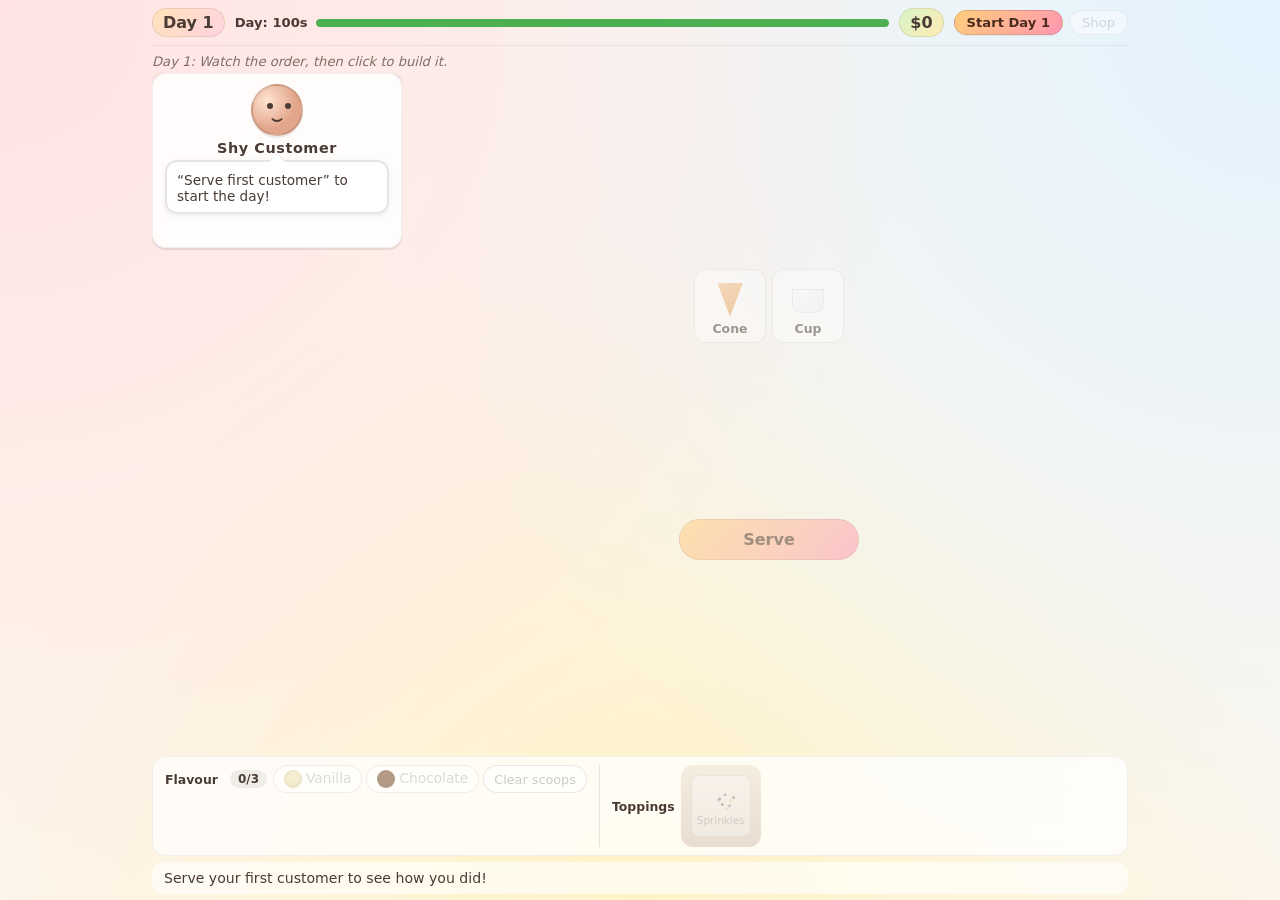
==== commit 34a08f87: "Add bottom counter bar for flavour and topping selection Move flavour buttons and topping tiles from" ====
--- a/index.html
+++ b/index.html
@@ -77,7 +77,7 @@
     }
 
     .col-left {
-      flex: 0 0 210px;
+      flex: 0 0 250px;
       overflow-y: auto;
       max-height: 100%;
       display: flex;
@@ -91,13 +91,7 @@
       flex-direction: column;
       align-items: center;
       justify-content: center;
-      min-width: 140px;
-    }
-
-    .col-right {
-      flex: 0 0 340px;
-      overflow-y: auto;
-      max-height: 100%;
+      min-width: 200px;
     }
 
     /* --- Top bar: day, money, hint --- */
@@ -396,20 +390,7 @@
     }
 
     /* --- Builder area --- */
-    #builder.card {
-      margin-top: 0;
-      padding: 8px 10px;
-      opacity: 1;
-      transition: opacity 0.2s ease-out;
-    }
-
-    #builder.card h2 {
-      display: none;
-    }
-
-    #builder.card #builderHint {
-      display: none;
-    }
+    /* Builder div hidden — stations kept for JS compatibility */
 
     #orderTabs {
       display: flex;
@@ -506,6 +487,50 @@
       top: 4px;
       font-size: 0.7rem;
       opacity: 0.75;
+    }
+
+    /* --- Counter bar: flavours + toppings --- */
+    #counterBar {
+      flex-shrink: 0;
+      display: flex;
+      align-items: flex-start;
+      gap: 12px;
+      padding: 8px 12px;
+      background: rgba(255,255,255,0.75);
+      border-radius: 14px;
+      margin-top: 4px;
+      backdrop-filter: blur(4px);
+      border: 1px solid rgba(0,0,0,0.05);
+    }
+
+    .counter-section {
+      display: flex;
+      align-items: center;
+      gap: 6px;
+      flex-wrap: wrap;
+    }
+
+    .counter-section .btn-row {
+      margin: 0;
+      gap: 4px;
+    }
+
+    .counter-label {
+      font-size: 0.78rem;
+      white-space: nowrap;
+    }
+
+    .counter-divider {
+      width: 1px;
+      align-self: stretch;
+      background: rgba(0,0,0,0.1);
+      flex-shrink: 0;
+    }
+
+    .counter-toppings {
+      display: flex;
+      gap: 4px;
+      flex-wrap: wrap;
     }
 
     /* --- Result bar: slim inline feedback --- */
@@ -748,19 +773,19 @@
     }
 
     .topping-tile {
-      width: 80px;
-      height: 88px;
+      width: 60px;
+      height: 62px;
       display: flex;
       flex-direction: column;
       align-items: center;
       justify-content: center;
-      gap: 4px;
-      border-radius: 10px;
+      gap: 2px;
+      border-radius: 8px;
       border: 1px solid rgba(0,0,0,0.1);
       background: rgba(255,255,255,0.7);
       cursor: pointer;
-      font-size: 0.72rem;
-      padding: 4px 2px;
+      font-size: 0.65rem;
+      padding: 3px 2px;
       transition: transform 0.15s, box-shadow 0.15s, filter 0.15s;
       filter: saturate(0.6);
       position: relative;
@@ -805,9 +830,10 @@
     }
 
     .topping-illust {
-      width: 40px;
-      height: 40px;
+      width: 28px;
+      height: 28px;
       position: relative;
+      transform: scale(0.7);
     }
 
     /* Sprinkles illustration: colored dots */
@@ -1148,49 +1174,45 @@
         </div>
       </div>
 
-      <!-- Center: Ice cream visual + serve button -->
+      <!-- Center: Container selector + ice cream visual + serve -->
       <div class="col-center">
         <div id="orderTabs" class="hidden"></div>
+        <div id="containerButtons" class="btn-row" style="justify-content:center;"></div>
         <div id="builderVisual" class="ice-cream-visual"></div>
         <button id="submitOrderBtn" class="primary" disabled>Serve</button>
       </div>
-
-      <!-- Right: Builder controls -->
-      <div class="col-right">
-        <div id="builder" class="card">
-          <h2>Your Station</h2>
-          <small id="builderHint">When the order disappears, build exactly what they asked for.</small>
-
-          <div style="margin-bottom:4px;">
-            <strong style="font-size:0.82rem;">Container</strong>
-            <div id="containerButtons" class="btn-row"></div>
-          </div>
-
-          <div style="margin-bottom:4px;">
-            <strong style="font-size:0.82rem;">Flavour</strong><span id="scoopCounter" class="scoop-counter">0/3</span>
-            <div id="flavourButtons" class="btn-row"></div>
-          </div>
-
-          <div style="margin-bottom:4px;">
-            <strong style="font-size:0.82rem;">Toppings</strong>
-            <div id="toppingButtons"></div>
-          </div>
-
-          <div id="stations">
-            <div class="station" id="station1">
-              <div class="station-label">Station A</div>
-              <div class="station-badge">Base station</div>
-              <div id="station1Desc">Single scoop, classic service.</div>
-            </div>
-            <div class="station" id="station2">
-              <div class="station-label">Station B</div>
-              <div class="station-badge" id="station2Badge">Locked</div>
-              <div id="station2Desc">Buy an extra station in the shop!</div>
-              <div id="station2Content" class="hidden">
-                <div id="station2Hint" style="margin-top:4px; min-height:30px;"></div>
-                <div id="station2Preview" style="margin-top:4px; display:flex; gap:4px;"></div>
-              </div>
-            </div>
+    </div>
+
+    <!-- Counter bar: flavours + toppings -->
+    <div id="counterBar">
+      <div class="counter-section">
+        <strong class="counter-label">Flavour</strong><span id="scoopCounter" class="scoop-counter">0/3</span>
+        <div id="flavourButtons" class="btn-row"></div>
+      </div>
+      <div class="counter-divider"></div>
+      <div class="counter-section">
+        <strong class="counter-label">Toppings</strong>
+        <div id="toppingButtons" class="counter-toppings"></div>
+      </div>
+    </div>
+
+    <!-- Hidden builder wrapper for JS compatibility -->
+    <div id="builder" class="hidden">
+      <h2>Your Station</h2>
+      <small id="builderHint"></small>
+      <div id="stations">
+        <div class="station" id="station1">
+          <div class="station-label">Station A</div>
+          <div class="station-badge">Base station</div>
+          <div id="station1Desc">Single scoop, classic service.</div>
+        </div>
+        <div class="station" id="station2">
+          <div class="station-label">Station B</div>
+          <div class="station-badge" id="station2Badge">Locked</div>
+          <div id="station2Desc">Buy an extra station in the shop!</div>
+          <div id="station2Content" class="hidden">
+            <div id="station2Hint" style="margin-top:4px; min-height:30px;"></div>
+            <div id="station2Preview" style="margin-top:4px; display:flex; gap:4px;"></div>
           </div>
         </div>
       </div>
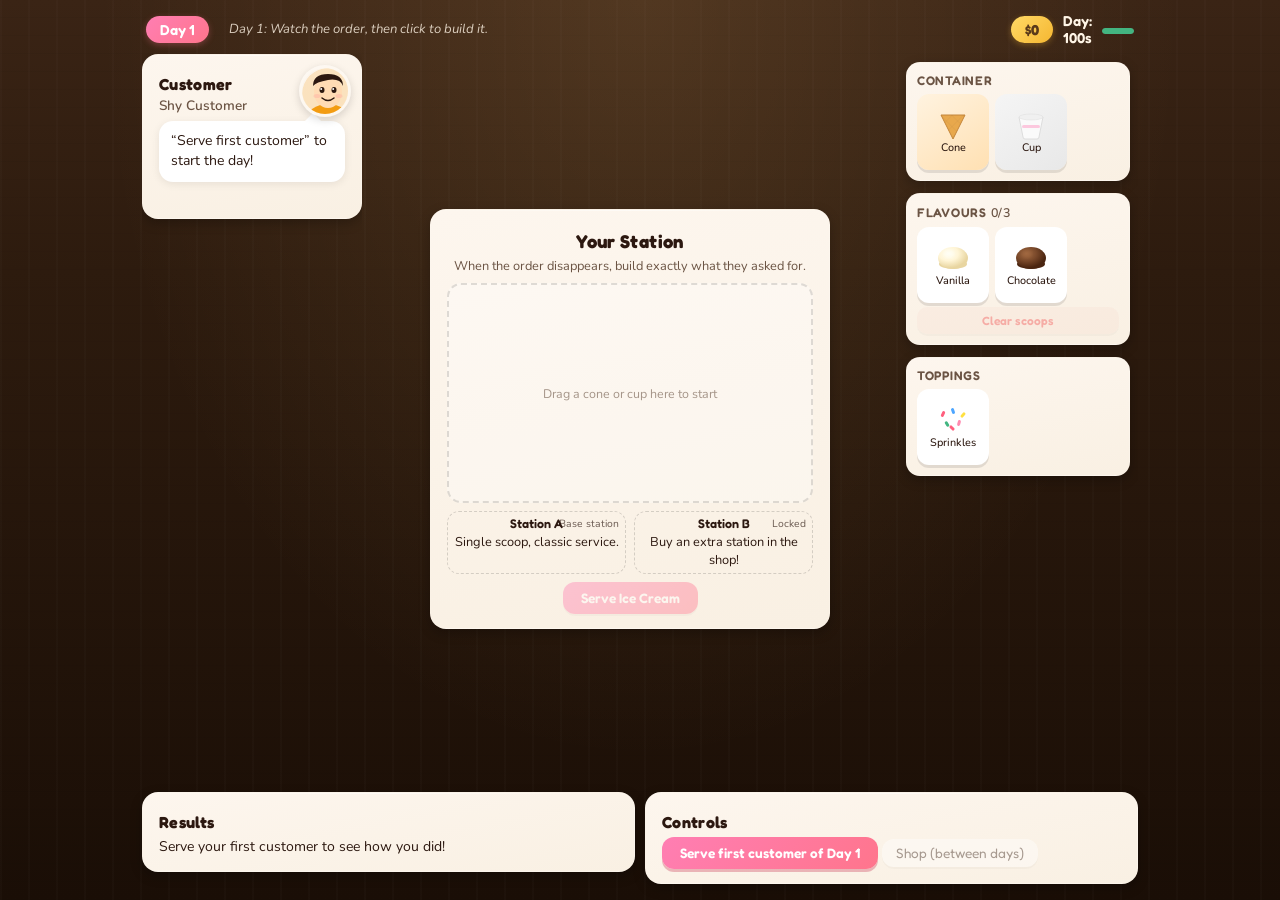
==== commit 1764d5c8: "AAA visual overhaul: drag-and-drop builder, SVG graphics, particles Complete visual redesign to AAA " ====
--- a/index.html
+++ b/index.html
@@ -2,1225 +2,168 @@
 <html lang="en">
 <head>
   <meta charset="UTF-8" />
+  <meta name="viewport" content="width=device-width, initial-scale=1.0, maximum-scale=1.0, user-scalable=no" />
   <title>Café Creamery – Memory Game</title>
-  <style>
-    /* --- Global look: soft, hand-made, watercolour-ish --- */
-    :root {
-      --bg: #fdf6ec;
-      --accent: #f7c4c8;
-      --accent-2: #c9e7ff;
-      --accent-3: #f8e6a0;
-      --ink: #4a3b34;
-      --good: #4caf50;
-      --bad: #e57373;
-    }
-
-    * {
-      box-sizing: border-box;
-      font-family: "Trebuchet MS", system-ui, -apple-system, BlinkMacSystemFont, sans-serif;
-    }
-
-    body {
-      margin: 0;
-      padding: 0;
-      background:
-        radial-gradient(circle at 0% 0%, #ffe3e3 0, transparent 60%),
-        radial-gradient(circle at 100% 0%, #e3f3ff 0, transparent 60%),
-        radial-gradient(circle at 50% 100%, #fff3c8 0, transparent 60%),
-        var(--bg);
-      color: var(--ink);
-      display: flex;
-      justify-content: center;
-      align-items: stretch;
-      height: 100vh;
-      overflow: hidden;
-    }
-
-    #gameRoot {
-      width: 100%;
-      max-width: 1000px;
-      padding: 8px 12px 6px;
-      display: flex;
-      flex-direction: column;
-      height: 100vh;
-      overflow: hidden;
-    }
-
-    h1, h2, h3 {
-      margin: 0.3em 0;
-      letter-spacing: 0.04em;
-    }
-
-    h1 {
-      font-size: 1.8rem;
-      text-shadow: 0 1px 0 rgba(255,255,255,0.9);
-    }
-
-    /* --- Card / panel style: sketchy, soft --- */
-    .card {
-      background: rgba(255,255,255,0.85);
-      border-radius: 14px;
-      padding: 10px 12px;
-      box-shadow:
-        0 2px 0 rgba(0,0,0,0.05),
-        0 0 0 2px rgba(0,0,0,0.04);
-      border: 1px solid rgba(0,0,0,0.05);
-      backdrop-filter: blur(4px);
-    }
-
-    .row {
-      display: flex;
-      gap: 8px;
-      flex: 1 1 0;
-      overflow: hidden;
-      min-height: 0;
-    }
-
-    .col-left {
-      flex: 0 0 250px;
-      overflow-y: auto;
-      max-height: 100%;
-      display: flex;
-      flex-direction: column;
-      gap: 6px;
-    }
-
-    .col-center {
-      flex: 1 1 0;
-      display: flex;
-      flex-direction: column;
-      align-items: center;
-      justify-content: center;
-      min-width: 200px;
-    }
-
-    /* --- Top bar: day, money, hint --- */
-    #topBar {
-      display: flex;
-      align-items: center;
-      gap: 10px;
-      flex-shrink: 0;
-      padding-bottom: 8px;
-      border-bottom: 1px solid rgba(0,0,0,0.06);
-      margin-bottom: 6px;
-    }
-
-    #topBar .top-controls {
-      display: flex;
-      gap: 6px;
-    }
-
-    #topBar .top-controls button {
-      font-size: 0.82rem;
-      padding: 4px 12px;
-    }
-
-    #dayLabel {
-      padding: 4px 10px;
-      border-radius: 999px;
-      background: linear-gradient(135deg, #ffe2b8, #ffd3e0);
-      border: 1px solid rgba(0,0,0,0.08);
-      font-weight: bold;
-    }
-
-    #moneyLabel {
-      padding: 4px 10px;
-      border-radius: 999px;
-      background: linear-gradient(135deg, #d6f5c4, #ffeab6);
-      border: 1px solid rgba(0,0,0,0.08);
-      font-weight: bold;
-    }
-
-    #tutorialBanner {
-      flex-shrink: 0;
-      font-size: 0.82rem;
-      opacity: 0.7;
-      padding: 2px 0 4px;
-      font-style: italic;
-    }
-
-    /* --- Customer order / ice cream visual --- */
-    #customerCard {
-      position: relative;
-    }
-
-    #customerOrderText {
-      margin-top: 2px;
-      font-size: 0.85rem;
-    }
-
-    .dialogueBox {
-      margin-top: 4px;
-      padding: 8px 10px;
-      border-radius: 12px;
-      background: #fff;
-      border: 2px solid rgba(0,0,0,0.1);
-      box-shadow: 0 2px 6px rgba(0,0,0,0.06);
-      position: relative;
-      font-size: 0.88rem;
-    }
-
-    .dialogueBox::after {
-      content: "";
-      position: absolute;
-      top: -8px;
-      left: 50%;
-      transform: translateX(-50%);
-      width: 0;
-      height: 0;
-      border-left: 8px solid transparent;
-      border-right: 8px solid transparent;
-      border-bottom: 8px solid #fff;
-      filter: drop-shadow(0 -1px 0 rgba(0,0,0,0.08));
-    }
-
-    #okOrderBtn {
-      display: block;
-      width: 100%;
-      margin-top: 6px;
-      padding: 8px;
-      font-size: 0.95rem;
-    }
-
-    #customerAvatar {
-      width: 52px;
-      height: 52px;
-      border-radius: 50%;
-      background: radial-gradient(circle at 30% 30%, #ffe3d2 0, #e2a68a 60%);
-      border: 2px solid rgba(0,0,0,0.1);
-      position: relative;
-      margin: 0 auto 4px;
-      box-shadow: 0 2px 0 rgba(0,0,0,0.08);
-    }
-
-    #customerAvatar::before {
-      content: "";
-      position: absolute;
-      top: 17px;
-      left: 14px;
-      width: 6px;
-      height: 6px;
-      border-radius: 50%;
-      background: var(--ink);
-      box-shadow: 18px 0 0 var(--ink);
-    }
-
-    #customerAvatar::after {
-      content: "";
-      position: absolute;
-      bottom: 12px;
-      left: 50%;
-      transform: translateX(-50%);
-      width: 12px;
-      height: 6px;
-      border-radius: 0 0 8px 8px;
-      border-bottom: 2px solid var(--ink);
-      border-left: 1px solid transparent;
-      border-right: 1px solid transparent;
-    }
-
-    .avatar-neutral::after {
-      border-radius: 0 !important;
-      height: 0 !important;
-      border-bottom: 2px solid var(--ink) !important;
-      width: 12px !important;
-    }
-
-    .avatar-impatient::after {
-      border-radius: 8px 8px 0 0 !important;
-      border-bottom: none !important;
-      border-top: 2px solid var(--ink) !important;
-      height: 5px !important;
-    }
-
-    .ice-cream-visual {
-      display: inline-block;
-      position: relative;
-      margin-top: 8px;
-    }
-
-    #builderVisual {
-      display: flex;
-      justify-content: center;
-      align-items: flex-end;
-      min-height: 160px;
-      margin: 0 auto;
-      position: relative;
-      width: 100%;
-    }
-
-    .cone {
-      width: 58px;
-      height: 80px;
-      background: linear-gradient(145deg, #f5c48d, #e39b51);
-      clip-path: polygon(50% 100%, 0 0, 100% 0);
-      box-shadow: 0 0 0 1px rgba(0,0,0,0.06);
-      position: absolute;
-      bottom: 0;
-      left: 50%;
-      transform: translateX(-50%);
-      z-index: 1;
-    }
-
-    .cup {
-      width: 72px;
-      height: 48px;
-      background: linear-gradient(145deg, #fefefe, #f5f5f5);
-      border-radius: 0 0 16px 16px;
-      border: 1px solid rgba(0,0,0,0.06);
-      box-shadow: 0 2px 0 rgba(0,0,0,0.08);
-      position: absolute;
-      bottom: 0;
-      left: 50%;
-      transform: translateX(-50%);
-      z-index: 1;
-    }
-
-    .scoop {
-      width: 64px;
-      height: 50px;
-      border-radius: 60% 60% 45% 45%;
-      position: absolute;
-      left: 50%;
-      transform: translateX(-50%);
-      box-shadow: 0 2px 0 rgba(0,0,0,0.13);
-      z-index: 2;
-      animation: scoopDrop 0.3s ease-out;
-    }
-
-    .scoop::before {
-      content: "";
-      position: absolute;
-      top: 6px;
-      left: 12px;
-      width: 18px;
-      height: 14px;
-      border-radius: 50%;
-      background: radial-gradient(circle, rgba(255,255,255,0.35) 0%, transparent 70%);
-      pointer-events: none;
-    }
-
-    .scoop::after {
-      content: "";
-      position: absolute;
-      left: 8px;
-      right: 8px;
-      bottom: -10px;
-      height: 14px;
-      border-radius: 0 0 18px 18px;
-      background: inherit;
-      box-shadow: 0 3px 0 rgba(0,0,0,0.10);
-    }
-
-    @keyframes scoopDrop {
-      0% { opacity: 0; transform: translateX(-50%) translateY(-20px); }
-      60% { opacity: 1; transform: translateX(-50%) translateY(3px); }
-      80% { transform: translateX(-50%) translateY(-1px); }
-      100% { transform: translateX(-50%) translateY(0); }
-    }
-
-    .scoop-vanilla {
-      background: radial-gradient(circle at 30% 30%, #fff9dc 0, #f0e0ac 65%);
-    }
-
-    .scoop-chocolate {
-      background: radial-gradient(circle at 30% 30%, #a96a3e 0, #6c3c19 65%);
-    }
-
-    .scoop-strawberry {
-      background: radial-gradient(circle at 30% 30%, #ffd2e6 0, #ff8bb0 65%);
-    }
-
-    .scoop-mint {
-      background:
-        radial-gradient(circle at 15% 30%, rgba(92,60,36,0.7) 0, transparent 7px),
-        radial-gradient(circle at 70% 60%, rgba(92,60,36,0.6) 0, transparent 6px),
-        radial-gradient(circle at 40% 80%, rgba(92,60,36,0.5) 0, transparent 6px),
-        radial-gradient(circle at 85% 35%, rgba(92,60,36,0.5) 0, transparent 5px),
-        radial-gradient(circle at 30% 30%, #d8ffe9 0, #96d6b3 65%);
-    }
-
-    .topping-chip {
-      position: absolute;
-      width: 8px;
-      height: 30px;
-      border-radius: 999px;
-      background: #5b3b15;
-      top: -6px;
-      left: 32px;
-      transform: rotate(-35deg);
-      box-shadow: 0 1px 0 rgba(0,0,0,0.25);
-    }
-
-    .sparkle {
-      position: absolute;
-      width: 4px;
-      height: 11px;
-      border-radius: 999px;
-      background: linear-gradient(to bottom, #ff5f7e, #ffb05f);
-      box-shadow:
-        7px -7px 0 #7ad6ff,
-        -9px -4px 0 #fff79c,
-        13px 2px 0 #ff5f7e,
-        -3px -10px 0 #4caf50;
-    }
-
-    .drizzle {
-      position: absolute;
-      width: 52px;
-      height: 10px;
-      border-radius: 999px;
-      background: rgba(139,69,19,0.8);
-      top: 14px;
-      left: 6px;
-      filter: blur(0.3px);
-      transform: rotate(-10deg);
-    }
-
-    .drizzle::before {
-      content: "";
-      position: absolute;
-      width: 40px;
-      height: 9px;
-      border-radius: 999px;
-      background: inherit;
-      top: 10px;
-      left: -6px;
-      transform: rotate(18deg);
-    }
-
-    /* --- Builder area --- */
-    /* Builder div hidden — stations kept for JS compatibility */
-
-    #orderTabs {
-      display: flex;
-      gap: 4px;
-      flex-wrap: wrap;
-    }
-
-    #submitOrderBtn {
-      width: 80%;
-      max-width: 180px;
-      padding: 10px 16px;
-      font-size: 1rem;
-      margin-top: 8px;
-    }
-
-    .btn-row {
-      margin: 4px 0 8px 0;
-      display: flex;
-      flex-wrap: wrap;
-      gap: 6px;
-    }
-
-    button {
-      border-radius: 999px;
-      border: 1px solid rgba(0,0,0,0.12);
-      padding: 4px 10px;
-      background: rgba(255,255,255,0.9);
-      cursor: pointer;
-      font-size: 0.86rem;
-      box-shadow: 0 1px 0 rgba(0,0,0,0.06);
-      transition: transform 0.05s, box-shadow 0.05s, background 0.1s;
-    }
-
-    button:hover {
-      transform: translateY(-1px);
-      box-shadow: 0 2px 0 rgba(0,0,0,0.12);
-      background: #fffef4;
-    }
-
-    button.selected {
-      background: linear-gradient(135deg, #ffe3b9, #ffd4e3);
-      box-shadow: 0 2px 0 rgba(0,0,0,0.18);
-      border-color: rgba(0,0,0,0.2);
-    }
-
-    button.primary {
-      background: linear-gradient(135deg, #ffcf7b, #ff96b2);
-      color: #4a2b1f;
-      font-weight: 600;
-    }
-
-    button.primary:hover {
-      background: linear-gradient(135deg, #ffe19c, #ffb2c8);
-    }
-
-    button[disabled] {
-      opacity: 0.5;
-      cursor: not-allowed;
-      transform: none;
-      box-shadow: none;
-    }
-
-    #timer {
-      font-weight: bold;
-      font-size: 0.82rem;
-      white-space: nowrap;
-    }
-
-    /* --- Stations --- */
-    #stations {
-      display: flex;
-      gap: 6px;
-      margin-top: 4px;
-      font-size: 0.72rem;
-    }
-
-    .station {
-      flex: 1;
-      min-height: 32px;
-      border-radius: 10px;
-      border: 1px dashed rgba(0,0,0,0.15);
-      padding: 3px 6px;
-      position: relative;
-    }
-
-    .station-label {
-      font-weight: 600;
-      margin-bottom: 2px;
-    }
-
-    .station-badge {
-      position: absolute;
-      right: 6px;
-      top: 4px;
-      font-size: 0.7rem;
-      opacity: 0.75;
-    }
-
-    /* --- Counter bar: flavours + toppings --- */
-    #counterBar {
-      flex-shrink: 0;
-      display: flex;
-      align-items: flex-start;
-      gap: 12px;
-      padding: 8px 12px;
-      background: rgba(255,255,255,0.75);
-      border-radius: 14px;
-      margin-top: 4px;
-      backdrop-filter: blur(4px);
-      border: 1px solid rgba(0,0,0,0.05);
-    }
-
-    .counter-section {
-      display: flex;
-      align-items: center;
-      gap: 6px;
-      flex-wrap: wrap;
-    }
-
-    .counter-section .btn-row {
-      margin: 0;
-      gap: 4px;
-    }
-
-    .counter-label {
-      font-size: 0.78rem;
-      white-space: nowrap;
-    }
-
-    .counter-divider {
-      width: 1px;
-      align-self: stretch;
-      background: rgba(0,0,0,0.1);
-      flex-shrink: 0;
-    }
-
-    .counter-toppings {
-      display: flex;
-      gap: 4px;
-      flex-wrap: wrap;
-    }
-
-    /* --- Result bar: slim inline feedback --- */
-    #resultBar {
-      flex-shrink: 0;
-      padding: 6px 12px;
-      background: rgba(255,255,255,0.6);
-      border-radius: 12px;
-      margin-top: 6px;
-      font-size: 0.88rem;
-      display: flex;
-      align-items: center;
-      gap: 10px;
-      min-height: 32px;
-      backdrop-filter: blur(4px);
-    }
-
-    #resultText {
-      font-size: 0.88rem;
-    }
-
-    #endOfDayPanel {
-      font-size: 0.85rem;
-    }
-
-    /* --- Shop modal --- */
-    #shopOverlay {
-      position: fixed;
-      inset: 0;
-      background: radial-gradient(circle at 10% 0%, rgba(255, 255, 255, 0.6), transparent 60%),
-                  rgba(0,0,0,0.3);
-      display: flex;
-      align-items: center;
-      justify-content: center;
-      padding: 12px;
-      opacity: 0;
-      pointer-events: none;
-      transition: opacity 0.3s ease;
-    }
-
-    #shopOverlay.active {
-      opacity: 1;
-      pointer-events: auto;
-    }
-
-    #shopPanel {
-      max-width: 520px;
-      width: 100%;
-      transform: translateY(20px);
-      transition: transform 0.3s ease;
-    }
-
-    #shopOverlay.active #shopPanel {
-      transform: translateY(0);
-    }
-
-    .shop-item {
-      display: flex;
-      justify-content: space-between;
-      align-items: center;
-      padding: 6px 0;
-      border-bottom: 1px dashed rgba(0,0,0,0.1);
-      font-size: 0.9rem;
-    }
-
-    .shop-item:last-child {
-      border-bottom: none;
-    }
-
-    .shop-cost {
-      font-weight: bold;
-      color: #5a3a1a;
-      margin-right: 8px;
-    }
-
-    #shopMoney {
-      font-weight: bold;
-      margin-bottom: 4px;
-      font-size: 0.9rem;
-    }
-
-    /* --- Timer bar --- */
-    #timerBarContainer {
-      flex: 1;
-      height: 8px;
-      background: rgba(0,0,0,0.08);
-      border-radius: 999px;
-      overflow: hidden;
-    }
-
-    #timerBar {
-      height: 100%;
-      width: 0%;
-      background: var(--good);
-      border-radius: 999px;
-      transition: width 1s linear, background-color 0.5s ease;
-    }
-
-    #timerBar.warning {
-      background: #ff9800;
-    }
-
-    #timerBar.danger {
-      background: var(--bad);
-    }
-
-    /* --- Customer progress dots --- */
-    #customerProgress {
-      display: flex;
-      gap: 6px;
-      margin-top: 4px;
-    }
-
-    .progress-dot {
-      width: 10px;
-      height: 10px;
-      border-radius: 50%;
-      background: rgba(0,0,0,0.12);
-      border: 1px solid rgba(0,0,0,0.1);
-      transition: background 0.3s ease;
-    }
-
-    .progress-dot.served {
-      background: var(--good);
-      border-color: rgba(0,0,0,0.15);
-    }
-
-    .progress-dot.current {
-      background: var(--accent-3);
-      border-color: rgba(0,0,0,0.2);
-      box-shadow: 0 0 4px rgba(248, 230, 160, 0.6);
-    }
-
-    /* --- Flavour swatches --- */
-    .flavour-swatch {
-      display: inline-block;
-      width: 18px;
-      height: 18px;
-      border-radius: 50%;
-      margin-right: 4px;
-      vertical-align: middle;
-      border: 1px solid rgba(0,0,0,0.15);
-      box-shadow: inset 0 -2px 4px rgba(0,0,0,0.1);
-    }
-
-    /* --- Day-end overlay --- */
-    #dayEndOverlay {
-      position: fixed;
-      inset: 0;
-      background: radial-gradient(circle at 50% 50%, rgba(255, 255, 255, 0.7), transparent 70%),
-                  rgba(0,0,0,0.35);
-      display: flex;
-      align-items: center;
-      justify-content: center;
-      padding: 12px;
-      opacity: 0;
-      pointer-events: none;
-      transition: opacity 0.4s ease;
-    }
-
-    #dayEndOverlay.active {
-      opacity: 1;
-      pointer-events: auto;
-    }
-
-    #dayEndPanel {
-      max-width: 400px;
-      width: 100%;
-      text-align: center;
-      transform: scale(0.9);
-      transition: transform 0.4s ease;
-    }
-
-    #dayEndOverlay.active #dayEndPanel {
-      transform: scale(1);
-    }
-
-    /* --- Order tabs (multi-ice-cream) --- */
-    .order-tab {
-      padding: 4px 10px;
-      border-radius: 8px 8px 0 0;
-      border: 1px solid rgba(0,0,0,0.1);
-      border-bottom: none;
-      background: rgba(255,255,255,0.5);
-      cursor: pointer;
-      font-size: 0.8rem;
-      transition: background 0.15s;
-    }
-    .order-tab:hover {
-      background: rgba(255,255,255,0.8);
-    }
-    .order-tab.active {
-      background: rgba(255,255,255,0.95);
-      font-weight: 600;
-      border-color: rgba(0,0,0,0.15);
-    }
-    .order-tab .tab-status {
-      margin-left: 4px;
-      font-size: 0.7rem;
-    }
-
-    /* --- Customer patience avatar states --- */
-    .avatar-neutral {
-      background: radial-gradient(circle at 30% 30%, #ffe4c0 0, #e0a040 60%) !important;
-    }
-    .avatar-impatient {
-      background: radial-gradient(circle at 30% 30%, #ffc8c8 0, #d05050 60%) !important;
-      animation: shake 0.3s infinite;
-    }
-    @keyframes shake {
-      0%, 100% { transform: translateX(0); }
-      25% { transform: translateX(-2px); }
-      75% { transform: translateX(2px); }
-    }
-
-    /* --- Customer slide animations --- */
-    #customerCard.entering {
-      animation: slideInCustomer 0.4s ease-out;
-    }
-    #customerCard.exiting {
-      animation: slideOutCustomer 0.3s ease-in forwards;
-    }
-    @keyframes slideInCustomer {
-      0% { opacity: 0; transform: translateX(-40px); }
-      100% { opacity: 1; transform: translateX(0); }
-    }
-    @keyframes slideOutCustomer {
-      0% { opacity: 1; transform: translateX(0); }
-      100% { opacity: 0; transform: translateX(40px); }
-    }
-
-    /* --- Ingredient bar & topping tiles --- */
-    .ingredient-bar {
-      display: flex;
-      gap: 8px;
-      background: linear-gradient(to bottom, #f5ede0, #e8ddd0);
-      border-radius: 12px;
-      padding: 10px;
-      flex-wrap: wrap;
-    }
-
-    .topping-tile {
-      width: 60px;
-      height: 62px;
-      display: flex;
-      flex-direction: column;
-      align-items: center;
-      justify-content: center;
-      gap: 2px;
-      border-radius: 8px;
-      border: 1px solid rgba(0,0,0,0.1);
-      background: rgba(255,255,255,0.7);
-      cursor: pointer;
-      font-size: 0.65rem;
-      padding: 3px 2px;
-      transition: transform 0.15s, box-shadow 0.15s, filter 0.15s;
-      filter: saturate(0.6);
-      position: relative;
-    }
-
-    .topping-tile:hover {
-      transform: translateY(-2px);
-      box-shadow: 0 3px 6px rgba(0,0,0,0.1);
-    }
-
-    .topping-tile.selected {
-      transform: translateY(-4px);
-      box-shadow: 0 4px 12px rgba(247, 196, 200, 0.5);
-      filter: saturate(1);
-      border-color: rgba(0,0,0,0.2);
-      background: rgba(255,255,255,0.95);
-    }
-
-    .topping-tile[disabled] {
-      opacity: 0.5;
-      cursor: not-allowed;
-      transform: none !important;
-      box-shadow: none !important;
-      filter: saturate(0.3);
-    }
-
-    .topping-tile .tile-badge {
-      display: none;
-      position: absolute;
-      top: -6px;
-      right: -6px;
-      background: var(--good);
-      color: #fff;
-      font-size: 0.6rem;
-      border-radius: 999px;
-      padding: 1px 5px;
-      font-weight: 600;
-    }
-
-    .topping-tile.selected .tile-badge {
-      display: block;
-    }
-
-    .topping-illust {
-      width: 28px;
-      height: 28px;
-      position: relative;
-      transform: scale(0.7);
-    }
-
-    /* Sprinkles illustration: colored dots */
-    .topping-illust-sprinkles::before {
-      content: "";
-      position: absolute;
-      width: 4px;
-      height: 4px;
-      border-radius: 50%;
-      top: 12px;
-      left: 10px;
-      background: #ff5f7e;
-      box-shadow:
-        8px -6px 0 #4ea6ff,
-        16px 2px 0 #ffe040,
-        4px 8px 0 #4caf50,
-        14px 10px 0 #ff8bb0,
-        -2px 2px 0 #7ad6ff,
-        20px -2px 0 #ff5f7e,
-        10px 14px 0 #ffe040;
-    }
-
-    /* Flake illustration: brown rectangle rotated */
-    .topping-illust-flake::before {
-      content: "";
-      position: absolute;
-      width: 8px;
-      height: 32px;
-      background: linear-gradient(135deg, #8B6914, #5B3B15);
-      border-radius: 2px;
-      top: 4px;
-      left: 16px;
-      transform: rotate(15deg);
-      box-shadow: inset 1px 0 0 rgba(255,255,255,0.2);
-    }
-
-    /* Caramel drizzle: golden wavy shape */
-    .topping-illust-caramel::before {
-      content: "";
-      position: absolute;
-      width: 28px;
-      height: 10px;
-      background: #DAA520;
-      border-radius: 40% 60% 50% 40%;
-      top: 10px;
-      left: 6px;
-      transform: rotate(-8deg);
-      box-shadow: 0 2px 0 rgba(0,0,0,0.1);
-    }
-    .topping-illust-caramel::after {
-      content: "";
-      position: absolute;
-      width: 22px;
-      height: 8px;
-      background: #DAA520;
-      border-radius: 50% 40% 60% 40%;
-      top: 22px;
-      left: 10px;
-      transform: rotate(10deg);
-      opacity: 0.8;
-    }
-
-    /* Chocolate sauce: dark brown wavy shape */
-    .topping-illust-choc_sauce::before {
-      content: "";
-      position: absolute;
-      width: 28px;
-      height: 10px;
-      background: #3B1E08;
-      border-radius: 40% 60% 50% 40%;
-      top: 10px;
-      left: 6px;
-      transform: rotate(-8deg);
-      box-shadow: 0 2px 0 rgba(0,0,0,0.15);
-    }
-    .topping-illust-choc_sauce::after {
-      content: "";
-      position: absolute;
-      width: 22px;
-      height: 8px;
-      background: #3B1E08;
-      border-radius: 50% 40% 60% 40%;
-      top: 22px;
-      left: 10px;
-      transform: rotate(10deg);
-      opacity: 0.8;
-    }
-
-    /* --- Notepad --- */
-    #notepadPanel {
-      margin-top: 8px;
-    }
-    #notepadPanel .notepad-header {
-      display: flex;
-      align-items: center;
-      gap: 6px;
-      margin-bottom: 4px;
-      flex-wrap: wrap;
-    }
-    #notepadPanel .notepad-header strong {
-      margin-right: auto;
-    }
-    .notepad-color-btn {
-      width: 22px;
-      height: 22px;
-      border-radius: 50%;
-      border: 2px solid rgba(0,0,0,0.15);
-      cursor: pointer;
-      padding: 0;
-      box-shadow: none;
-      transition: transform 0.1s;
-    }
-    .notepad-color-btn:hover {
-      transform: scale(1.15);
-    }
-    .notepad-color-btn.active {
-      border-color: var(--ink);
-      box-shadow: 0 0 0 2px rgba(74,59,52,0.3);
-    }
-    #notepadCanvas {
-      width: 100%;
-      height: 120px;
-      border-radius: 8px;
-      background: #fffef6;
-      border: 1px dashed rgba(0,0,0,0.12);
-      cursor: crosshair;
-      touch-action: none;
-      display: block;
-    }
-
-    /* --- Container cards --- */
-    .container-card {
-      width: 72px;
-      height: 74px;
-      display: flex;
-      flex-direction: column;
-      align-items: center;
-      justify-content: center;
-      gap: 4px;
-      border-radius: 12px;
-      border: 1px solid rgba(0,0,0,0.1);
-      background: rgba(255,255,255,0.7);
-      cursor: pointer;
-      font-size: 0.78rem;
-      font-weight: 600;
-      padding: 6px;
-      transition: transform 0.15s, box-shadow 0.15s, border-color 0.15s;
-    }
-    .container-card:hover {
-      transform: translateY(-2px);
-      box-shadow: 0 3px 8px rgba(0,0,0,0.1);
-    }
-    .container-card.selected {
-      transform: translateY(-3px);
-      box-shadow: 0 4px 12px rgba(247, 196, 200, 0.5);
-      border-color: rgba(0,0,0,0.2);
-      background: rgba(255,255,255,0.95);
-    }
-    .container-illust {
-      width: 34px;
-      height: 40px;
-      position: relative;
-    }
-    .container-illust-cone::before {
-      content: "";
-      position: absolute;
-      bottom: 0;
-      left: 50%;
-      transform: translateX(-50%);
-      width: 26px;
-      height: 34px;
-      background: linear-gradient(145deg, #f5c48d, #e39b51);
-      clip-path: polygon(50% 100%, 0 0, 100% 0);
-    }
-    .container-illust-cup::before {
-      content: "";
-      position: absolute;
-      bottom: 4px;
-      left: 50%;
-      transform: translateX(-50%);
-      width: 30px;
-      height: 22px;
-      background: linear-gradient(145deg, #fefefe, #f0f0f0);
-      border-radius: 0 0 10px 10px;
-      border: 1px solid rgba(0,0,0,0.08);
-    }
-
-    /* --- Scoop counter --- */
-    .scoop-counter {
-      display: inline-flex;
-      align-items: center;
-      padding: 2px 8px;
-      border-radius: 999px;
-      background: rgba(0,0,0,0.06);
-      font-size: 0.75rem;
-      font-weight: 600;
-      margin-left: 6px;
-      vertical-align: middle;
-    }
-
-    /* --- Feedback animations --- */
-    #builderVisual.perfect {
-      animation: perfectBounce 0.5s ease-out;
-    }
-    #builderVisual.perfect::after {
-      content: "";
-      position: absolute;
-      inset: -8px;
-      border-radius: 20px;
-      box-shadow: 0 0 20px rgba(76, 175, 80, 0.4);
-      animation: perfectFlash 0.5s ease-out;
-      pointer-events: none;
-    }
-    @keyframes perfectFlash {
-      0% { opacity: 0; }
-      30% { opacity: 1; }
-      100% { opacity: 0; }
-    }
-    @keyframes perfectBounce {
-      0% { transform: scale(1); }
-      25% { transform: scale(1.06); }
-      50% { transform: scale(0.97); }
-      100% { transform: scale(1); }
-    }
-
-    #builderVisual.wrong {
-      animation: wrongShake 0.4s ease-out;
-    }
-    @keyframes wrongShake {
-      0%, 100% { transform: translateX(0); }
-      15% { transform: translateX(-6px); }
-      30% { transform: translateX(6px); }
-      45% { transform: translateX(-4px); }
-      60% { transform: translateX(4px); }
-      75% { transform: translateX(-2px); }
-      90% { transform: translateX(2px); }
-    }
-
-    .float-money {
-      position: fixed;
-      font-weight: 700;
-      font-size: 1.1rem;
-      color: var(--good);
-      pointer-events: none;
-      z-index: 100;
-      animation: floatUp 1s ease-out forwards;
-      text-shadow: 0 1px 2px rgba(0,0,0,0.1);
-    }
-    @keyframes floatUp {
-      0% { opacity: 1; transform: translateY(0); }
-      100% { opacity: 0; transform: translateY(-40px); }
-    }
-
-    #moneyLabel.earning {
-      animation: coinBounce 0.4s ease-out;
-    }
-    @keyframes coinBounce {
-      0% { transform: scale(1); }
-      30% { transform: scale(1.2); }
-      60% { transform: scale(0.95); }
-      100% { transform: scale(1); }
-    }
-
-    /* --- Star rating --- */
-    .star-rating {
-      display: flex;
-      justify-content: center;
-      gap: 4px;
-      margin: 8px 0;
-    }
-    .star {
-      width: 28px;
-      height: 28px;
-      clip-path: polygon(50% 0%, 61% 35%, 98% 35%, 68% 57%, 79% 91%, 50% 70%, 21% 91%, 32% 57%, 2% 35%, 39% 35%);
-      background: rgba(0,0,0,0.12);
-    }
-    .star.filled {
-      background: linear-gradient(135deg, #ffd700, #ffaa00);
-    }
-    .star.half {
-      background: linear-gradient(90deg, #ffd700 50%, rgba(0,0,0,0.12) 50%);
-    }
-
-    /* --- Utility --- */
-    .hidden {
-      display: none !important;
-    }
-
-    .text-good { color: var(--good); font-weight: 600; }
-    .text-bad { color: var(--bad); font-weight: 600; }
-
-    @media (max-width: 640px) {
-      #stations {
-        flex-direction: column;
-      }
-    }
-  </style>
+  <link rel="preconnect" href="https://fonts.googleapis.com">
+  <link rel="preconnect" href="https://fonts.gstatic.com" crossorigin>
+  <link href="https://fonts.googleapis.com/css2?family=Fredoka:wght@400;500;600;700&family=Nunito:wght@400;600;700&display=swap" rel="stylesheet">
+  <link rel="stylesheet" href="style.css">
 </head>
 <body>
+  <!-- SVG Defs (shared gradients, filters, patterns) -->
+  <svg style="position:absolute;width:0;height:0;overflow:hidden;">
+    <defs>
+      <!-- Flavour gradients -->
+      <radialGradient id="grad-vanilla" cx="35%" cy="30%" r="65%">
+        <stop offset="0%" stop-color="var(--vanilla-shine)"/>
+        <stop offset="50%" stop-color="var(--vanilla-main)"/>
+        <stop offset="100%" stop-color="var(--vanilla-shadow)"/>
+      </radialGradient>
+      <radialGradient id="grad-chocolate" cx="35%" cy="30%" r="65%">
+        <stop offset="0%" stop-color="var(--chocolate-shine)"/>
+        <stop offset="50%" stop-color="var(--chocolate-main)"/>
+        <stop offset="100%" stop-color="var(--chocolate-shadow)"/>
+      </radialGradient>
+      <radialGradient id="grad-strawberry" cx="35%" cy="30%" r="65%">
+        <stop offset="0%" stop-color="var(--strawberry-shine)"/>
+        <stop offset="50%" stop-color="var(--strawberry-main)"/>
+        <stop offset="100%" stop-color="var(--strawberry-shadow)"/>
+      </radialGradient>
+      <radialGradient id="grad-mint" cx="35%" cy="30%" r="65%">
+        <stop offset="0%" stop-color="var(--mint-shine)"/>
+        <stop offset="50%" stop-color="var(--mint-main)"/>
+        <stop offset="100%" stop-color="var(--mint-shadow)"/>
+      </radialGradient>
+
+      <!-- Scoop drop shadow -->
+      <filter id="scoopShadow" x="-20%" y="-20%" width="140%" height="140%">
+        <feDropShadow dx="0" dy="2" stdDeviation="2" flood-color="rgba(0,0,0,0.2)"/>
+      </filter>
+
+      <!-- Shine blur for specular highlight -->
+      <filter id="shineBlur">
+        <feGaussianBlur stdDeviation="1.5"/>
+      </filter>
+
+      <!-- Waffle cone pattern -->
+      <pattern id="wafflePattern" patternUnits="userSpaceOnUse" width="8" height="8" patternTransform="rotate(45)">
+        <line x1="0" y1="0" x2="0" y2="8" stroke="rgba(139,99,49,0.3)" stroke-width="1"/>
+        <line x1="0" y1="0" x2="8" y2="0" stroke="rgba(139,99,49,0.3)" stroke-width="1"/>
+      </pattern>
+    </defs>
+  </svg>
+
+  <!-- Particle overlay canvas -->
+  <canvas id="particleCanvas"></canvas>
+
   <div id="gameRoot">
+    <!-- Top bar -->
     <div id="topBar">
-      <div id="dayLabel">Day 1</div>
-      <div style="flex:1; display:flex; align-items:center; gap:8px;">
-        <span id="timer" style="font-size:0.82rem; white-space:nowrap;"></span>
+      <div>
+        <div id="dayLabel">Day 1</div>
+        <div id="customerProgress"></div>
+        <div id="tutorialBanner">Welcome! Watch the order carefully, then rebuild it.</div>
+      </div>
+      <div>
+        <div id="moneyLabel">$0</div>
+        <div id="timer"></div>
         <div id="timerBarContainer"><div id="timerBar"></div></div>
       </div>
-      <div id="moneyLabel">$0</div>
-      <div class="top-controls">
-        <button id="nextCustomerBtn" class="primary">Start Day 1</button>
-        <button id="openShopBtn" disabled>Shop</button>
-      </div>
     </div>
-    <div id="tutorialBanner">Welcome! Watch the order carefully, then rebuild it.</div>
-
-    <div class="row">
-      <!-- Left: Customer + Notepad -->
+
+    <!-- Three-column game layout -->
+    <div class="game-columns">
+      <!-- LEFT: Customer -->
       <div class="col-left">
+        <div id="customerCard" class="card">
+          <h2>Customer</h2>
+          <div id="customerName">Shy Customer</div>
+          <div class="dialogueBox">
+            <div id="customerOrderText">They haven't ordered yet…</div>
+            <button id="okOrderBtn" class="primary hidden">Okay</button>
+          </div>
+          <div id="customerVisual"></div>
+          <div id="customerAvatar"></div>
+        </div>
         <div id="notepadPanel" class="card hidden">
           <div class="notepad-header">
             <strong>Notepad</strong>
-            <button class="notepad-color-btn active" data-color="#4a3b34" style="background:#4a3b34"></button>
-            <button class="notepad-color-btn" data-color="#e57373" style="background:#e57373"></button>
-            <button class="notepad-color-btn" data-color="#4caf50" style="background:#4caf50"></button>
+            <button class="notepad-color-btn active" data-color="#2c1810" style="background:#2c1810"></button>
+            <button class="notepad-color-btn" data-color="#f04747" style="background:#f04747"></button>
+            <button class="notepad-color-btn" data-color="#43b581" style="background:#43b581"></button>
             <button class="notepad-color-btn" data-color="eraser" style="background:#fffef6; border-style:dashed;">&#x1f6ab;</button>
             <button class="notepad-color-btn" data-color="clear" style="background:#fff; font-size:0.6rem;">CLR</button>
           </div>
           <canvas id="notepadCanvas"></canvas>
         </div>
-        <div id="customerCard" class="card">
-          <div id="customerAvatar"></div>
-          <h2 id="customerName" style="text-align:center; font-size:0.9rem; margin:0 0 4px;">Shy Customer</h2>
-          <div class="dialogueBox">
-            <div id="customerOrderText">They haven't ordered yet…</div>
-            <button id="okOrderBtn" class="primary hidden">Okay, got it!</button>
+      </div>
+
+      <!-- CENTER: Builder -->
+      <div class="col-center">
+        <div id="builder" class="card">
+          <h2>Your Station</h2>
+          <small id="builderHint">When the order disappears, build exactly what they asked for.</small>
+
+          <div id="orderTabs" class="hidden"></div>
+
+          <div id="builderDropZone">
+            <span class="drop-hint">Drag a cone or cup here to start</span>
+            <div id="builderVisual"></div>
           </div>
-          <div id="customerVisual" class="ice-cream-visual"></div>
-          <div id="customerProgress"></div>
-        </div>
-      </div>
-
-      <!-- Center: Container selector + ice cream visual + serve -->
-      <div class="col-center">
-        <div id="orderTabs" class="hidden"></div>
-        <div id="containerButtons" class="btn-row" style="justify-content:center;"></div>
-        <div id="builderVisual" class="ice-cream-visual"></div>
-        <button id="submitOrderBtn" class="primary" disabled>Serve</button>
-      </div>
-    </div>
-
-    <!-- Counter bar: flavours + toppings -->
-    <div id="counterBar">
-      <div class="counter-section">
-        <strong class="counter-label">Flavour</strong><span id="scoopCounter" class="scoop-counter">0/3</span>
-        <div id="flavourButtons" class="btn-row"></div>
-      </div>
-      <div class="counter-divider"></div>
-      <div class="counter-section">
-        <strong class="counter-label">Toppings</strong>
-        <div id="toppingButtons" class="counter-toppings"></div>
-      </div>
-    </div>
-
-    <!-- Hidden builder wrapper for JS compatibility -->
-    <div id="builder" class="hidden">
-      <h2>Your Station</h2>
-      <small id="builderHint"></small>
-      <div id="stations">
-        <div class="station" id="station1">
-          <div class="station-label">Station A</div>
-          <div class="station-badge">Base station</div>
-          <div id="station1Desc">Single scoop, classic service.</div>
-        </div>
-        <div class="station" id="station2">
-          <div class="station-label">Station B</div>
-          <div class="station-badge" id="station2Badge">Locked</div>
-          <div id="station2Desc">Buy an extra station in the shop!</div>
-          <div id="station2Content" class="hidden">
-            <div id="station2Hint" style="margin-top:4px; min-height:30px;"></div>
-            <div id="station2Preview" style="margin-top:4px; display:flex; gap:4px;"></div>
+
+          <div id="stations">
+            <div class="station" id="station1">
+              <div class="station-label">Station A</div>
+              <div class="station-badge">Base station</div>
+              <div id="station1Desc">Single scoop, classic service.</div>
+            </div>
+            <div class="station" id="station2">
+              <div class="station-label">Station B</div>
+              <div class="station-badge" id="station2Badge">Locked</div>
+              <div id="station2Desc">Buy an extra station in the shop!</div>
+              <div id="station2Content" class="hidden">
+                <div id="station2Hint" style="margin-top:4px; min-height:30px;"></div>
+                <div id="station2Preview" style="margin-top:4px; display:flex; gap:4px;"></div>
+              </div>
+            </div>
+          </div>
+
+          <div style="margin-top:8px;">
+            <button id="submitOrderBtn" class="primary" disabled>Serve Ice Cream</button>
           </div>
         </div>
       </div>
+
+      <!-- RIGHT: Ingredient shelf -->
+      <div class="col-right" id="ingredientShelf">
+        <div class="shelf-section" id="shelfContainers">
+          <div class="shelf-label">Container</div>
+          <div class="shelf-grid" id="containerGrid"></div>
+        </div>
+        <div class="shelf-section" id="shelfFlavours">
+          <div class="shelf-label" id="flavourLabel">Flavours <span id="scoopCount">0/3</span></div>
+          <div class="shelf-grid" id="flavourGrid"></div>
+          <button class="shelf-clear-btn" id="clearScoopsBtn">Clear scoops</button>
+        </div>
+        <div class="shelf-section" id="shelfToppings">
+          <div class="shelf-label">Toppings</div>
+          <div class="shelf-grid" id="toppingGrid"></div>
+        </div>
+      </div>
     </div>
 
-    <div id="resultBar">
-      <span id="resultText">Serve your first customer to see how you did!</span>
-      <div id="endOfDayPanel" class="hidden"></div>
+    <!-- Bottom bar -->
+    <div id="bottomBar">
+      <div class="col card">
+        <h3>Results</h3>
+        <div id="resultText">Serve your first customer to see how you did!</div>
+        <div id="endOfDayPanel" class="hidden"></div>
+      </div>
+      <div class="col card">
+        <h3>Controls</h3>
+        <button id="nextCustomerBtn" class="primary">Start Day 1</button>
+        <button id="openShopBtn" disabled>Shop (between days)</button>
+      </div>
     </div>
   </div>
 
@@ -1228,7 +171,6 @@
   <div id="dayEndOverlay">
     <div id="dayEndPanel" class="card">
       <h2 id="dayEndTitle">Day Complete!</h2>
-      <div id="dayEndStars" class="star-rating"></div>
       <div id="dayEndStats"></div>
       <div style="margin-top:10px; text-align:center;">
         <button id="dayEndContinueBtn" class="primary">Continue to Shop</button>
@@ -1249,7 +191,9 @@
   </div>
 
   <script>
-    // ---- Data & state ----
+    // ====================================================================
+    //  DATA & STATE
+    // ====================================================================
     const ALL_FLAVOURS = ["vanilla", "chocolate", "strawberry", "mint"];
     const ALL_TOPPINGS = ["sprinkles", "flake", "caramel", "choc_sauce"];
 
@@ -1265,11 +209,7 @@
     let currentOrders = [];
     let playerOrders = [];
     let activeOrderIndex = 0;
-    let playerOrder = {
-      container: null,
-      scoops: [],
-      toppings: new Set()
-    };
+    let playerOrder = { container: null, scoops: [], toppings: new Set() };
     let showPhaseSeconds = 4;
     let dayTimerSeconds = 100;
     let dayTimeLeft = 0;
@@ -1278,12 +218,14 @@
     let roundActive = false;
     let inTutorial = true;
     let audioCtx = null;
-    let phase = "idle"; // idle | dialogue | build
+    let phase = "idle";
     let currentCustomerName = null;
     let hasNotepad = false;
     let dayEarnings = [];
 
-    // ---- DOM refs ----
+    // ====================================================================
+    //  DOM REFS
+    // ====================================================================
     const dayLabel = document.getElementById("dayLabel");
     const moneyLabel = document.getElementById("moneyLabel");
     const tutorialBanner = document.getElementById("tutorialBanner");
@@ -1294,10 +236,12 @@
     const customerVisualEl = document.getElementById("customerVisual");
     const builderVisualEl = document.getElementById("builderVisual");
     const okOrderBtn = document.getElementById("okOrderBtn");
-
-    const containerButtonsEl = document.getElementById("containerButtons");
-    const flavourButtonsEl = document.getElementById("flavourButtons");
-    const toppingButtonsEl = document.getElementById("toppingButtons");
+    const builderDropZone = document.getElementById("builderDropZone");
+
+    const containerGrid = document.getElementById("containerGrid");
+    const flavourGrid = document.getElementById("flavourGrid");
+    const toppingGrid = document.getElementById("toppingGrid");
+    const scoopCountEl = document.getElementById("scoopCount");
 
     const submitOrderBtn = document.getElementById("submitOrderBtn");
     const nextCustomerBtn = document.getElementById("nextCustomerBtn");
@@ -1318,149 +262,1215 @@
     const dayEndTitle = document.getElementById("dayEndTitle");
     const dayEndStats = document.getElementById("dayEndStats");
     const dayEndContinueBtn = document.getElementById("dayEndContinueBtn");
-
+    const clearScoopsBtn = document.getElementById("clearScoopsBtn");
+    const ingredientShelf = document.getElementById("ingredientShelf");
+
+    // ====================================================================
+    //  SVG ICE CREAM RENDERING (Phase 3)
+    // ====================================================================
+    const FLAVOUR_COLORS = {
+      vanilla:    { main: "#fff5d6", shadow: "#e8d5a0", shine: "#fffef4" },
+      chocolate:  { main: "#7b4a2b", shadow: "#4a2510", shine: "#a06840" },
+      strawberry: { main: "#ff8faa", shadow: "#d4607a", shine: "#ffb8cc" },
+      mint:       { main: "#8fe8c0", shadow: "#5cb890", shine: "#c0ffd8" }
+    };
+
+    function createIceCreamSVG(container, scoops, toppingsArr, scale) {
+      scale = scale || 1;
+      const w = 90 * scale;
+      const scoopH = 32 * scale;
+      const scoopW = 50 * scale;
+      const containerH = container === "cone" ? 65 * scale : 38 * scale;
+      const totalH = containerH + scoops.length * (scoopH * 0.7) + scoopH * 0.4;
+      const svgH = totalH + 10 * scale;
+
+      const ns = "http://www.w3.org/2000/svg";
+      const svg = document.createElementNS(ns, "svg");
+      svg.setAttribute("viewBox", `0 0 ${w} ${svgH}`);
+      svg.setAttribute("width", w);
+      svg.setAttribute("height", svgH);
+      svg.classList.add("ice-cream-svg");
+
+      const cx = w / 2;
+      const containerBottom = svgH - 4 * scale;
+      const containerTop = containerBottom - containerH;
+
+      // Container
+      if (container === "cone") {
+        // Cone body
+        const cone = document.createElementNS(ns, "polygon");
+        const coneW = 44 * scale;
+        cone.setAttribute("points",
+          `${cx - coneW/2},${containerTop} ${cx + coneW/2},${containerTop} ${cx},${containerBottom}`);
+        cone.setAttribute("fill", "#e8a84c");
+        cone.setAttribute("stroke", "#c4863a");
+        cone.setAttribute("stroke-width", "1");
+        svg.appendChild(cone);
+
+        // Waffle pattern overlay
+        const coneRect = document.createElementNS(ns, "polygon");
+        coneRect.setAttribute("points",
+          `${cx - coneW/2},${containerTop} ${cx + coneW/2},${containerTop} ${cx},${containerBottom}`);
+        coneRect.setAttribute("fill", "url(#wafflePattern)");
+        coneRect.setAttribute("opacity", "0.6");
+        svg.appendChild(coneRect);
+
+        // Cone edge highlight
+        const highlight = document.createElementNS(ns, "line");
+        highlight.setAttribute("x1", cx - coneW/2 + 3*scale);
+        highlight.setAttribute("y1", containerTop + 2*scale);
+        highlight.setAttribute("x2", cx - 1*scale);
+        highlight.setAttribute("y2", containerBottom - 3*scale);
+        highlight.setAttribute("stroke", "rgba(255,255,255,0.3)");
+        highlight.setAttribute("stroke-width", 1.5 * scale);
+        highlight.setAttribute("stroke-linecap", "round");
+        svg.appendChild(highlight);
+      } else {
+        // Cup body
+        const cupW = 52 * scale;
+        const cupTopW = cupW;
+        const cupBotW = cupW * 0.75;
+        const cup = document.createElementNS(ns, "path");
+        const cupR = 8 * scale;
+        cup.setAttribute("d",
+          `M${cx - cupTopW/2},${containerTop}
+           L${cx - cupBotW/2},${containerBottom - cupR}
+           Q${cx - cupBotW/2},${containerBottom} ${cx - cupBotW/2 + cupR},${containerBottom}
+           L${cx + cupBotW/2 - cupR},${containerBottom}
+           Q${cx + cupBotW/2},${containerBottom} ${cx + cupBotW/2},${containerBottom - cupR}
+           L${cx + cupTopW/2},${containerTop} Z`);
+        cup.setAttribute("fill", "#fafafa");
+        cup.setAttribute("stroke", "#ddd");
+        cup.setAttribute("stroke-width", "1");
+        svg.appendChild(cup);
+
+        // Cup stripe
+        const stripe = document.createElementNS(ns, "rect");
+        const stripeY = containerTop + containerH * 0.35;
+        stripe.setAttribute("x", cx - cupTopW/2 + 4*scale);
+        stripe.setAttribute("y", stripeY);
+        stripe.setAttribute("width", cupTopW - 8*scale);
+        stripe.setAttribute("height", 4*scale);
+        stripe.setAttribute("rx", 2*scale);
+        stripe.setAttribute("fill", "var(--primary-from)");
+        stripe.setAttribute("opacity", "0.4");
+        svg.appendChild(stripe);
+
+        // Rim ellipse
+        const rim = document.createElementNS(ns, "ellipse");
+        rim.setAttribute("cx", cx);
+        rim.setAttribute("cy", containerTop);
+        rim.setAttribute("rx", cupTopW / 2);
+        rim.setAttribute("ry", 4 * scale);
+        rim.setAttribute("fill", "#f0f0f0");
+        rim.setAttribute("stroke", "#ddd");
+        rim.setAttribute("stroke-width", "0.5");
+        svg.appendChild(rim);
+
+        // Cup side highlight
+        const cupHL = document.createElementNS(ns, "line");
+        cupHL.setAttribute("x1", cx - cupTopW/2 + 3*scale);
+        cupHL.setAttribute("y1", containerTop + 5*scale);
+        cupHL.setAttribute("x2", cx - cupBotW/2 + 3*scale);
+        cupHL.setAttribute("y2", containerBottom - 8*scale);
+        cupHL.setAttribute("stroke", "rgba(255,255,255,0.6)");
+        cupHL.setAttribute("stroke-width", 1.5 * scale);
+        cupHL.setAttribute("stroke-linecap", "round");
+        svg.appendChild(cupHL);
+      }
+
+      // Scoops (bottom to top)
+      scoops.forEach((flavour, index) => {
+        const c = FLAVOUR_COLORS[flavour] || FLAVOUR_COLORS.vanilla;
+        const scoopY = containerTop - index * (scoopH * 0.7);
+        const scoopCY = scoopY - scoopH * 0.3;
+
+        const g = document.createElementNS(ns, "g");
+        g.setAttribute("filter", "url(#scoopShadow)");
+
+        // Bottom bulge
+        const bulge = document.createElementNS(ns, "ellipse");
+        bulge.setAttribute("cx", cx);
+        bulge.setAttribute("cy", scoopY + 2*scale);
+        bulge.setAttribute("rx", scoopW * 0.42);
+        bulge.setAttribute("ry", scoopH * 0.25);
+        bulge.setAttribute("fill", c.shadow);
+        g.appendChild(bulge);
+
+        // Main scoop body
+        const body = document.createElementNS(ns, "ellipse");
+        body.setAttribute("cx", cx);
+        body.setAttribute("cy", scoopCY);
+        body.setAttribute("rx", scoopW / 2);
+        body.setAttribute("ry", scoopH / 2);
+        body.setAttribute("fill", `url(#grad-${flavour})`);
+        g.appendChild(body);
+
+        // Specular shine
+        const shine = document.createElementNS(ns, "ellipse");
+        shine.setAttribute("cx", cx - scoopW * 0.15);
+        shine.setAttribute("cy", scoopCY - scoopH * 0.15);
+        shine.setAttribute("rx", scoopW * 0.18);
+        shine.setAttribute("ry", scoopH * 0.15);
+        shine.setAttribute("fill", c.shine);
+        shine.setAttribute("opacity", "0.5");
+        shine.setAttribute("filter", "url(#shineBlur)");
+        g.appendChild(shine);
+
+        // Mint chip details
+        if (flavour === "mint") {
+          const chipPositions = [
+            { dx: -0.2, dy: 0.05 }, { dx: 0.15, dy: -0.1 }, { dx: 0.05, dy: 0.15 }
+          ];
+          chipPositions.forEach(p => {
+            const chip = document.createElementNS(ns, "ellipse");
+            chip.setAttribute("cx", cx + scoopW * p.dx);
+            chip.setAttribute("cy", scoopCY + scoopH * p.dy);
+            chip.setAttribute("rx", 2.5 * scale);
+            chip.setAttribute("ry", 2 * scale);
+            chip.setAttribute("fill", "#4a2510");
+            chip.setAttribute("opacity", "0.7");
+            g.appendChild(chip);
+          });
+        }
+
+        svg.appendChild(g);
+
+        // Toppings on top scoop only
+        if (index === scoops.length - 1) {
+          const topY = scoopCY;
+          if (toppingsArr.includes("sprinkles")) {
+            appendSprinklesSVG(svg, cx, topY, scoopW, scale);
+          }
+          if (toppingsArr.includes("flake")) {
+            appendFlakeSVG(svg, cx, topY, scale);
+          }
+          if (toppingsArr.includes("caramel")) {
+            appendDrizzleSVG(svg, cx, topY, scoopW, "#DAA520", scale);
+          }
+          if (toppingsArr.includes("choc_sauce")) {
+            appendDrizzleSVG(svg, cx, topY - 3*scale, scoopW, "#3B1E08", scale);
+          }
+        }
+      });
+
+      return svg;
+    }
+
+    function appendSprinklesSVG(svg, cx, cy, scoopW, scale) {
+      const ns = "http://www.w3.org/2000/svg";
+      const colors = ["#ff5f7e", "#4ea6ff", "#ffe040", "#43b581", "#ff8bb0", "#7ad6ff"];
+      const positions = [
+        { dx: -0.25, dy: -0.2, r: 25 }, { dx: 0.15, dy: -0.3, r: -20 },
+        { dx: -0.1, dy: -0.1, r: 40 }, { dx: 0.25, dy: -0.15, r: -35 },
+        { dx: 0, dy: -0.35, r: 15 }, { dx: -0.2, dy: -0.3, r: -10 },
+        { dx: 0.1, dy: -0.05, r: 55 }, { dx: 0.3, dy: -0.25, r: -45 }
+      ];
+      positions.forEach((p, i) => {
+        const rect = document.createElementNS(ns, "rect");
+        rect.setAttribute("x", cx + scoopW * p.dx - 1.5*scale);
+        rect.setAttribute("y", cy + scoopW * p.dy * 0.6 - 3*scale);
+        rect.setAttribute("width", 3 * scale);
+        rect.setAttribute("height", 6 * scale);
+        rect.setAttribute("rx", 1.5 * scale);
+        rect.setAttribute("fill", colors[i % colors.length]);
+        rect.setAttribute("transform", `rotate(${p.r} ${cx + scoopW * p.dx} ${cy + scoopW * p.dy * 0.6})`);
+        svg.appendChild(rect);
+      });
+    }
+
+    function appendFlakeSVG(svg, cx, cy, scale) {
+      const ns = "http://www.w3.org/2000/svg";
+      const g = document.createElementNS(ns, "g");
+      g.setAttribute("transform", `rotate(15 ${cx + 4*scale} ${cy - 5*scale})`);
+
+      const flake = document.createElementNS(ns, "rect");
+      flake.setAttribute("x", cx + 2*scale);
+      flake.setAttribute("y", cy - 32*scale);
+      flake.setAttribute("width", 7 * scale);
+      flake.setAttribute("height", 30 * scale);
+      flake.setAttribute("rx", 1.5 * scale);
+      flake.setAttribute("fill", "#8B6914");
+      g.appendChild(flake);
+
+      // Ridges
+      for (let i = 0; i < 5; i++) {
+        const line = document.createElementNS(ns, "line");
+        line.setAttribute("x1", cx + 2.5*scale);
+        line.setAttribute("y1", cy - 28*scale + i * 6*scale);
+        line.setAttribute("x2", cx + 8.5*scale);
+        line.setAttribute("y2", cy - 28*scale + i * 6*scale);
+        line.setAttribute("stroke", "rgba(255,255,255,0.2)");
+        line.setAttribute("stroke-width", 0.5 * scale);
+        g.appendChild(line);
+      }
+
+      // Highlight edge
+      const hl = document.createElementNS(ns, "line");
+      hl.setAttribute("x1", cx + 2.5*scale);
+      hl.setAttribute("y1", cy - 31*scale);
+      hl.setAttribute("x2", cx + 2.5*scale);
+      hl.setAttribute("y2", cy - 3*scale);
+      hl.setAttribute("stroke", "rgba(255,255,255,0.15)");
+      hl.setAttribute("stroke-width", scale);
+      g.appendChild(hl);
+
+      svg.appendChild(g);
+    }
+
+    function appendDrizzleSVG(svg, cx, cy, scoopW, color, scale) {
+      const ns = "http://www.w3.org/2000/svg";
+      const hw = scoopW * 0.4;
+      const path = document.createElementNS(ns, "path");
+      path.setAttribute("d",
+        `M${cx - hw},${cy - 2*scale}
+         Q${cx - hw*0.5},${cy - 6*scale} ${cx},${cy - 3*scale}
+         Q${cx + hw*0.5},${cy} ${cx + hw},${cy - 4*scale}`);
+      path.setAttribute("stroke", color);
+      path.setAttribute("stroke-width", 2.5 * scale);
+      path.setAttribute("fill", "none");
+      path.setAttribute("stroke-linecap", "round");
+      path.setAttribute("opacity", "0.8");
+      svg.appendChild(path);
+
+      // Second drizzle line
+      const path2 = document.createElementNS(ns, "path");
+      path2.setAttribute("d",
+        `M${cx - hw*0.7},${cy + 2*scale}
+         Q${cx - hw*0.2},${cy - 2*scale} ${cx + hw*0.3},${cy + 1*scale}
+         Q${cx + hw*0.6},${cy + 3*scale} ${cx + hw*0.8},${cy - 1*scale}`);
+      path2.setAttribute("stroke", color);
+      path2.setAttribute("stroke-width", 2 * scale);
+      path2.setAttribute("fill", "none");
+      path2.setAttribute("stroke-linecap", "round");
+      path2.setAttribute("opacity", "0.6");
+      svg.appendChild(path2);
+    }
+
+    // Mini scoop SVG for shelf tiles
+    function createMiniScoopSVG(flavour) {
+      const ns = "http://www.w3.org/2000/svg";
+      const svg = document.createElementNS(ns, "svg");
+      svg.setAttribute("viewBox", "0 0 36 28");
+      svg.setAttribute("width", "36");
+      svg.setAttribute("height", "28");
+
+      const c = FLAVOUR_COLORS[flavour] || FLAVOUR_COLORS.vanilla;
+
+      // Shadow
+      const shadow = document.createElementNS(ns, "ellipse");
+      shadow.setAttribute("cx", "18");
+      shadow.setAttribute("cy", "20");
+      shadow.setAttribute("rx", "14");
+      shadow.setAttribute("ry", "5");
+      shadow.setAttribute("fill", c.shadow);
+      svg.appendChild(shadow);
+
+      // Body
+      const body = document.createElementNS(ns, "ellipse");
+      body.setAttribute("cx", "18");
+      body.setAttribute("cy", "14");
+      body.setAttribute("rx", "15");
+      body.setAttribute("ry", "11");
+      body.setAttribute("fill", `url(#grad-${flavour})`);
+      svg.appendChild(body);
+
+      // Shine
+      const shine = document.createElementNS(ns, "ellipse");
+      shine.setAttribute("cx", "14");
+      shine.setAttribute("cy", "10");
+      shine.setAttribute("rx", "5");
+      shine.setAttribute("ry", "4");
+      shine.setAttribute("fill", c.shine);
+      shine.setAttribute("opacity", "0.5");
+      shine.setAttribute("filter", "url(#shineBlur)");
+      svg.appendChild(shine);
+
+      // Mint chips
+      if (flavour === "mint") {
+        const chip = document.createElementNS(ns, "ellipse");
+        chip.setAttribute("cx", "22");
+        chip.setAttribute("cy", "13");
+        chip.setAttribute("rx", "2");
+        chip.setAttribute("ry", "1.5");
+        chip.setAttribute("fill", "#4a2510");
+        chip.setAttribute("opacity", "0.7");
+        svg.appendChild(chip);
+      }
+
+      return svg;
+    }
+
+    // Mini topping SVG for shelf tiles
+    function createMiniToppingSVG(topping) {
+      const ns = "http://www.w3.org/2000/svg";
+      const svg = document.createElementNS(ns, "svg");
+      svg.setAttribute("viewBox", "0 0 36 28");
+      svg.setAttribute("width", "36");
+      svg.setAttribute("height", "28");
+
+      if (topping === "sprinkles") {
+        const colors = ["#ff5f7e", "#4ea6ff", "#ffe040", "#43b581", "#ff8bb0"];
+        const positions = [
+          { x: 8, y: 8, r: 25 }, { x: 18, y: 5, r: -20 }, { x: 28, y: 9, r: 40 },
+          { x: 12, y: 18, r: -30 }, { x: 24, y: 17, r: 15 }, { x: 17, y: 22, r: -45 }
+        ];
+        positions.forEach((p, i) => {
+          const rect = document.createElementNS(ns, "rect");
+          rect.setAttribute("x", p.x - 1.5);
+          rect.setAttribute("y", p.y - 3);
+          rect.setAttribute("width", "3");
+          rect.setAttribute("height", "6");
+          rect.setAttribute("rx", "1.5");
+          rect.setAttribute("fill", colors[i % colors.length]);
+          rect.setAttribute("transform", `rotate(${p.r} ${p.x} ${p.y})`);
+          svg.appendChild(rect);
+        });
+      } else if (topping === "flake") {
+        const rect = document.createElementNS(ns, "rect");
+        rect.setAttribute("x", "14");
+        rect.setAttribute("y", "2");
+        rect.setAttribute("width", "7");
+        rect.setAttribute("height", "24");
+        rect.setAttribute("rx", "1.5");
+        rect.setAttribute("fill", "#8B6914");
+        rect.setAttribute("transform", "rotate(12 17 14)");
+        svg.appendChild(rect);
+        // Ridges
+        for (let i = 0; i < 4; i++) {
+          const line = document.createElementNS(ns, "line");
+          line.setAttribute("x1", "14.5");
+          line.setAttribute("y1", String(5 + i * 5.5));
+          line.setAttribute("x2", "20.5");
+          line.setAttribute("y2", String(5 + i * 5.5));
+          line.setAttribute("stroke", "rgba(255,255,255,0.2)");
+          line.setAttribute("stroke-width", "0.5");
+          line.setAttribute("transform", "rotate(12 17 14)");
+          svg.appendChild(line);
+        }
+      } else if (topping === "caramel") {
+        const path = document.createElementNS(ns, "path");
+        path.setAttribute("d", "M6,12 Q12,6 18,11 Q24,16 30,10");
+        path.setAttribute("stroke", "#DAA520");
+        path.setAttribute("stroke-width", "3");
+        path.setAttribute("fill", "none");
+        path.setAttribute("stroke-linecap", "round");
+        svg.appendChild(path);
+        const path2 = document.createElementNS(ns, "path");
+        path2.setAttribute("d", "M8,18 Q15,14 22,19 Q28,22 32,16");
+        path2.setAttribute("stroke", "#DAA520");
+        path2.setAttribute("stroke-width", "2.5");
+        path2.setAttribute("fill", "none");
+        path2.setAttribute("stroke-linecap", "round");
+        path2.setAttribute("opacity", "0.7");
+        svg.appendChild(path2);
+      } else if (topping === "choc_sauce") {
+        const path = document.createElementNS(ns, "path");
+        path.setAttribute("d", "M6,12 Q12,6 18,11 Q24,16 30,10");
+        path.setAttribute("stroke", "#3B1E08");
+        path.setAttribute("stroke-width", "3");
+        path.setAttribute("fill", "none");
+        path.setAttribute("stroke-linecap", "round");
+        svg.appendChild(path);
+        const path2 = document.createElementNS(ns, "path");
+        path2.setAttribute("d", "M8,18 Q15,14 22,19 Q28,22 32,16");
+        path2.setAttribute("stroke", "#3B1E08");
+        path2.setAttribute("stroke-width", "2.5");
+        path2.setAttribute("fill", "none");
+        path2.setAttribute("stroke-linecap", "round");
+        path2.setAttribute("opacity", "0.7");
+        svg.appendChild(path2);
+      }
+
+      return svg;
+    }
+
+    // Mini container SVG for shelf tiles
+    function createMiniContainerSVG(type) {
+      const ns = "http://www.w3.org/2000/svg";
+      const svg = document.createElementNS(ns, "svg");
+      svg.setAttribute("viewBox", "0 0 36 32");
+      svg.setAttribute("width", "36");
+      svg.setAttribute("height", "32");
+
+      if (type === "cone") {
+        const cone = document.createElementNS(ns, "polygon");
+        cone.setAttribute("points", "6,6 30,6 18,30");
+        cone.setAttribute("fill", "#e8a84c");
+        cone.setAttribute("stroke", "#c4863a");
+        cone.setAttribute("stroke-width", "1");
+        svg.appendChild(cone);
+        const overlay = document.createElementNS(ns, "polygon");
+        overlay.setAttribute("points", "6,6 30,6 18,30");
+        overlay.setAttribute("fill", "url(#wafflePattern)");
+        overlay.setAttribute("opacity", "0.5");
+        svg.appendChild(overlay);
+      } else {
+        const cup = document.createElementNS(ns, "path");
+        cup.setAttribute("d", "M6,8 L10,28 Q10,30 12,30 L24,30 Q26,30 26,28 L30,8 Z");
+        cup.setAttribute("fill", "#fafafa");
+        cup.setAttribute("stroke", "#ddd");
+        cup.setAttribute("stroke-width", "1");
+        svg.appendChild(cup);
+        const stripe = document.createElementNS(ns, "rect");
+        stripe.setAttribute("x", "9");
+        stripe.setAttribute("y", "16");
+        stripe.setAttribute("width", "18");
+        stripe.setAttribute("height", "3");
+        stripe.setAttribute("rx", "1.5");
+        stripe.setAttribute("fill", "var(--primary-from)");
+        stripe.setAttribute("opacity", "0.4");
+        svg.appendChild(stripe);
+        const rim = document.createElementNS(ns, "ellipse");
+        rim.setAttribute("cx", "18");
+        rim.setAttribute("cy", "8");
+        rim.setAttribute("rx", "12");
+        rim.setAttribute("ry", "3");
+        rim.setAttribute("fill", "#f0f0f0");
+        rim.setAttribute("stroke", "#ddd");
+        rim.setAttribute("stroke-width", "0.5");
+        svg.appendChild(rim);
+      }
+      return svg;
+    }
+
+    // ====================================================================
+    //  SVG CHARACTER AVATAR SYSTEM (Phase 5a)
+    // ====================================================================
+    const SKIN_TONES = ["#FFDBB4", "#EDB98A", "#C68642", "#8D5524", "#4A2912"];
+    const HAIR_COLORS = ["#2C1810", "#8B4513", "#DAA520", "#C0392B", "#5B2C6F"];
+    const SHIRT_COLORS = ["#3498DB", "#E74C3C", "#2ECC71", "#9B59B6", "#F39C12", "#1ABC9C"];
+
+    function seededRandom(seed) {
+      let s = seed;
+      return function() {
+        s = (s * 16807 + 0) % 2147483647;
+        return (s - 1) / 2147483646;
+      };
+    }
+
+    function createCharacterSVG(seed, patience) {
+      const rng = seededRandom(seed);
+      const ns = "http://www.w3.org/2000/svg";
+      const svg = document.createElementNS(ns, "svg");
+      svg.setAttribute("viewBox", "0 0 52 52");
+      svg.setAttribute("width", "52");
+      svg.setAttribute("height", "52");
+      svg.style.borderRadius = "50%";
+
+      const skinTone = SKIN_TONES[Math.floor(rng() * SKIN_TONES.length)];
+      const hairColor = HAIR_COLORS[Math.floor(rng() * HAIR_COLORS.length)];
+      const shirtColor = SHIRT_COLORS[Math.floor(rng() * SHIRT_COLORS.length)];
+      const hasGlasses = rng() > 0.7;
+      const hasHat = rng() > 0.8;
+      const hairStyle = Math.floor(rng() * 5);
+
+      // Background circle
+      const bg = document.createElementNS(ns, "circle");
+      bg.setAttribute("cx", "26");
+      bg.setAttribute("cy", "26");
+      bg.setAttribute("r", "26");
+      bg.setAttribute("fill", shirtColor);
+      bg.setAttribute("opacity", "0.2");
+      svg.appendChild(bg);
+
+      // Shirt/body
+      const body = document.createElementNS(ns, "ellipse");
+      body.setAttribute("cx", "26");
+      body.setAttribute("cy", "52");
+      body.setAttribute("rx", "22");
+      body.setAttribute("ry", "16");
+      body.setAttribute("fill", shirtColor);
+      svg.appendChild(body);
+
+      // Face
+      const face = document.createElementNS(ns, "ellipse");
+      face.setAttribute("cx", "26");
+      face.setAttribute("cy", "24");
+      face.setAttribute("rx", "14");
+      face.setAttribute("ry", "16");
+      face.setAttribute("fill", skinTone);
+      svg.appendChild(face);
+
+      // Hair
+      const hair = document.createElementNS(ns, "g");
+      if (hairStyle === 0) {
+        // Short top
+        const h = document.createElementNS(ns, "ellipse");
+        h.setAttribute("cx", "26");
+        h.setAttribute("cy", "13");
+        h.setAttribute("rx", "15");
+        h.setAttribute("ry", "8");
+        h.setAttribute("fill", hairColor);
+        hair.appendChild(h);
+      } else if (hairStyle === 1) {
+        // Side part
+        const h = document.createElementNS(ns, "path");
+        h.setAttribute("d", "M11,18 Q11,6 26,6 Q41,6 41,18 Q38,10 26,12 Q14,14 11,18 Z");
+        h.setAttribute("fill", hairColor);
+        hair.appendChild(h);
+      } else if (hairStyle === 2) {
+        // Curly/afro
+        const h = document.createElementNS(ns, "ellipse");
+        h.setAttribute("cx", "26");
+        h.setAttribute("cy", "14");
+        h.setAttribute("rx", "17");
+        h.setAttribute("ry", "12");
+        h.setAttribute("fill", hairColor);
+        hair.appendChild(h);
+      } else if (hairStyle === 3) {
+        // Long
+        const h = document.createElementNS(ns, "path");
+        h.setAttribute("d", "M11,20 Q11,5 26,5 Q41,5 41,20 L41,32 Q38,28 35,30 L35,18 Q35,10 26,10 Q17,10 17,18 L17,30 Q14,28 11,32 Z");
+        h.setAttribute("fill", hairColor);
+        hair.appendChild(h);
+      } else {
+        // Buzz cut
+        const h = document.createElementNS(ns, "ellipse");
+        h.setAttribute("cx", "26");
+        h.setAttribute("cy", "14");
+        h.setAttribute("rx", "14.5");
+        h.setAttribute("ry", "7");
+        h.setAttribute("fill", hairColor);
+        hair.appendChild(h);
+      }
+      svg.appendChild(hair);
+
+      // Hat
+      if (hasHat) {
+        const brim = document.createElementNS(ns, "ellipse");
+        brim.setAttribute("cx", "26");
+        brim.setAttribute("cy", "10");
+        brim.setAttribute("rx", "18");
+        brim.setAttribute("ry", "4");
+        brim.setAttribute("fill", hairColor);
+        brim.setAttribute("opacity", "0.8");
+        svg.appendChild(brim);
+        const top = document.createElementNS(ns, "rect");
+        top.setAttribute("x", "16");
+        top.setAttribute("y", "1");
+        top.setAttribute("width", "20");
+        top.setAttribute("height", "10");
+        top.setAttribute("rx", "4");
+        top.setAttribute("fill", hairColor);
+        top.setAttribute("opacity", "0.8");
+        svg.appendChild(top);
+      }
+
+      // Eyes
+      const eyeY = 22;
+      const leftEye = document.createElementNS(ns, "ellipse");
+      leftEye.setAttribute("cx", "20");
+      leftEye.setAttribute("cy", String(eyeY));
+      leftEye.setAttribute("rx", "2.5");
+      leftEye.setAttribute("ry", "3");
+      leftEye.setAttribute("fill", "#2c1810");
+      svg.appendChild(leftEye);
+
+      const rightEye = document.createElementNS(ns, "ellipse");
+      rightEye.setAttribute("cx", "32");
+      rightEye.setAttribute("cy", String(eyeY));
+      rightEye.setAttribute("rx", "2.5");
+      rightEye.setAttribute("ry", "3");
+      rightEye.setAttribute("fill", "#2c1810");
+      svg.appendChild(rightEye);
+
+      // Eye shine
+      [20, 32].forEach(ex => {
+        const shine = document.createElementNS(ns, "circle");
+        shine.setAttribute("cx", String(ex - 0.8));
+        shine.setAttribute("cy", String(eyeY - 1));
+        shine.setAttribute("r", "1");
+        shine.setAttribute("fill", "#fff");
+        svg.appendChild(shine);
+      });
+
+      // Glasses
+      if (hasGlasses) {
+        const glasses = document.createElementNS(ns, "g");
+        glasses.setAttribute("fill", "none");
+        glasses.setAttribute("stroke", "#333");
+        glasses.setAttribute("stroke-width", "1.2");
+        const leftLens = document.createElementNS(ns, "circle");
+        leftLens.setAttribute("cx", "20");
+        leftLens.setAttribute("cy", String(eyeY));
+        leftLens.setAttribute("r", "5");
+        glasses.appendChild(leftLens);
+        const rightLens = document.createElementNS(ns, "circle");
+        rightLens.setAttribute("cx", "32");
+        rightLens.setAttribute("cy", String(eyeY));
+        rightLens.setAttribute("r", "5");
+        glasses.appendChild(rightLens);
+        const bridge = document.createElementNS(ns, "line");
+        bridge.setAttribute("x1", "25");
+        bridge.setAttribute("y1", String(eyeY));
+        bridge.setAttribute("x2", "27");
+        bridge.setAttribute("y2", String(eyeY));
+        glasses.appendChild(bridge);
+        svg.appendChild(glasses);
+      }
+
+      // Cheek blush
+      const leftCheek = document.createElementNS(ns, "ellipse");
+      leftCheek.setAttribute("cx", "15");
+      leftCheek.setAttribute("cy", "28");
+      leftCheek.setAttribute("rx", "3.5");
+      leftCheek.setAttribute("ry", "2");
+      leftCheek.setAttribute("fill", "#ff9999");
+      leftCheek.setAttribute("opacity", "0.3");
+      svg.appendChild(leftCheek);
+
+      const rightCheek = document.createElementNS(ns, "ellipse");
+      rightCheek.setAttribute("cx", "37");
+      rightCheek.setAttribute("cy", "28");
+      rightCheek.setAttribute("rx", "3.5");
+      rightCheek.setAttribute("ry", "2");
+      rightCheek.setAttribute("fill", "#ff9999");
+      rightCheek.setAttribute("opacity", "0.3");
+      svg.appendChild(rightCheek);
+
+      // Mouth (changes with patience)
+      const mouth = document.createElementNS(ns, "path");
+      mouth.setAttribute("fill", "none");
+      mouth.setAttribute("stroke", "#2c1810");
+      mouth.setAttribute("stroke-width", "1.5");
+      mouth.setAttribute("stroke-linecap", "round");
+      if (patience === "impatient") {
+        mouth.setAttribute("d", "M20,32 Q26,28 32,32"); // frown
+      } else if (patience === "neutral") {
+        mouth.setAttribute("d", "M20,31 L32,31"); // flat
+      } else {
+        mouth.setAttribute("d", "M20,30 Q26,35 32,30"); // smile
+      }
+      svg.appendChild(mouth);
+
+      return svg;
+    }
+
+    // ====================================================================
+    //  PARTICLE SYSTEM (Phase 5b)
+    // ====================================================================
+    const particleCanvas = document.getElementById("particleCanvas");
+    const pCtx = particleCanvas.getContext("2d");
+    let particles = [];
+    let particleRAF = null;
+
+    function resizeParticleCanvas() {
+      particleCanvas.width = window.innerWidth;
+      particleCanvas.height = window.innerHeight;
+    }
+    resizeParticleCanvas();
+    window.addEventListener("resize", resizeParticleCanvas);
+
+    class Particle {
+      constructor(x, y, vx, vy, color, size, life, shape, gravity) {
+        this.x = x; this.y = y;
+        this.vx = vx; this.vy = vy;
+        this.color = color; this.size = size;
+        this.life = life; this.maxLife = life;
+        this.shape = shape || "circle";
+        this.gravity = gravity || 0;
+        this.rotation = Math.random() * Math.PI * 2;
+        this.rotSpeed = (Math.random() - 0.5) * 0.2;
+      }
+
+      update() {
+        this.x += this.vx;
+        this.y += this.vy;
+        this.vy += this.gravity;
+        this.life--;
+        this.rotation += this.rotSpeed;
+      }
+
+      draw(ctx) {
+        const alpha = Math.max(0, this.life / this.maxLife);
+        ctx.save();
+        ctx.globalAlpha = alpha;
+        ctx.translate(this.x, this.y);
+        ctx.rotate(this.rotation);
+        ctx.fillStyle = this.color;
+
+        if (this.shape === "circle") {
+          ctx.beginPath();
+          ctx.arc(0, 0, this.size, 0, Math.PI * 2);
+          ctx.fill();
+        } else if (this.shape === "rect") {
+          ctx.fillRect(-this.size, -this.size / 2, this.size * 2, this.size);
+        } else if (this.shape === "star") {
+          drawStar(ctx, 0, 0, 5, this.size, this.size / 2);
+          ctx.fill();
+        }
+        ctx.restore();
+      }
+    }
+
+    function drawStar(ctx, cx, cy, spikes, outerR, innerR) {
+      ctx.beginPath();
+      let rot = -Math.PI / 2;
+      for (let i = 0; i < spikes; i++) {
+        ctx.lineTo(cx + Math.cos(rot) * outerR, cy + Math.sin(rot) * outerR);
+        rot += Math.PI / spikes;
+        ctx.lineTo(cx + Math.cos(rot) * innerR, cy + Math.sin(rot) * innerR);
+        rot += Math.PI / spikes;
+      }
+      ctx.closePath();
+    }
+
+    function animateParticles() {
+      pCtx.clearRect(0, 0, particleCanvas.width, particleCanvas.height);
+      particles = particles.filter(p => p.life > 0);
+      particles.forEach(p => {
+        p.update();
+        p.draw(pCtx);
+      });
+      if (particles.length > 0) {
+        particleRAF = requestAnimationFrame(animateParticles);
+      } else {
+        particleRAF = null;
+      }
+    }
+
+    function startParticles() {
+      if (!particleRAF) {
+        particleRAF = requestAnimationFrame(animateParticles);
+      }
+    }
+
+    function scoopPlaceEffect(x, y, color) {
+      for (let i = 0; i < 8; i++) {
+        const angle = (Math.PI * 2 * i) / 8;
+        const speed = 1.5 + Math.random() * 2;
+        particles.push(new Particle(
+          x, y,
+          Math.cos(angle) * speed, Math.sin(angle) * speed,
+          color, 3 + Math.random() * 2, 20 + Math.random() * 10, "circle", 0
+        ));
+      }
+      startParticles();
+    }
+
+    function celebratePerfect(x, y) {
+      const colors = ["#ff5f7e", "#4ea6ff", "#ffe040", "#43b581", "#ff8bb0", "#ffd966", "#7ad6ff", "#ff758c"];
+      for (let i = 0; i < 45; i++) {
+        const angle = Math.random() * Math.PI * 2;
+        const speed = 2 + Math.random() * 6;
+        const shape = Math.random() > 0.5 ? "rect" : "circle";
+        particles.push(new Particle(
+          x, y,
+          Math.cos(angle) * speed, Math.sin(angle) * speed - 3,
+          colors[Math.floor(Math.random() * colors.length)],
+          2 + Math.random() * 4, 40 + Math.random() * 30, shape, 0.12
+        ));
+      }
+      startParticles();
+    }
+
+    function sparkleMoney(x, y) {
+      for (let i = 0; i < 10; i++) {
+        const angle = -Math.PI/2 + (Math.random() - 0.5) * 1.2;
+        const speed = 1 + Math.random() * 2;
+        particles.push(new Particle(
+          x, y,
+          Math.cos(angle) * speed, Math.sin(angle) * speed - 1,
+          Math.random() > 0.5 ? "#ffd966" : "#f5b731",
+          2 + Math.random() * 3, 25 + Math.random() * 15, "star", -0.02
+        ));
+      }
+      startParticles();
+    }
+
+    // ====================================================================
+    //  AUDIO (Phase 5d)
+    // ====================================================================
+    function ensureAudioCtx() {
+      if (!audioCtx) {
+        const AC = window.AudioContext || window.webkitAudioContext;
+        if (!AC) return null;
+        audioCtx = new AC();
+      }
+      return audioCtx;
+    }
+
+    function playSound(type) {
+      try {
+        const ctx = ensureAudioCtx();
+        if (!ctx) return;
+        const osc = ctx.createOscillator();
+        const gain = ctx.createGain();
+        osc.connect(gain);
+        gain.connect(ctx.destination);
+        const now = ctx.currentTime;
+
+        if (type === "ding") {
+          osc.type = "sine";
+          osc.frequency.setValueAtTime(880, now);
+          gain.gain.setValueAtTime(0.001, now);
+          gain.gain.exponentialRampToValueAtTime(0.25, now + 0.01);
+          gain.gain.exponentialRampToValueAtTime(0.001, now + 0.35);
+          osc.start(); osc.stop(now + 0.4);
+        } else if (type === "pickup") {
+          osc.type = "sine";
+          osc.frequency.setValueAtTime(600, now);
+          osc.frequency.linearRampToValueAtTime(800, now + 0.1);
+          gain.gain.setValueAtTime(0.001, now);
+          gain.gain.exponentialRampToValueAtTime(0.2, now + 0.02);
+          gain.gain.exponentialRampToValueAtTime(0.001, now + 0.12);
+          osc.start(); osc.stop(now + 0.15);
+        } else if (type === "drop") {
+          osc.type = "sine";
+          osc.frequency.setValueAtTime(440, now);
+          osc.frequency.linearRampToValueAtTime(280, now + 0.2);
+          gain.gain.setValueAtTime(0.001, now);
+          gain.gain.exponentialRampToValueAtTime(0.25, now + 0.02);
+          gain.gain.exponentialRampToValueAtTime(0.001, now + 0.25);
+          osc.start(); osc.stop(now + 0.3);
+        } else if (type === "invalid") {
+          osc.type = "square";
+          osc.frequency.setValueAtTime(200, now);
+          gain.gain.setValueAtTime(0.001, now);
+          gain.gain.exponentialRampToValueAtTime(0.15, now + 0.02);
+          gain.gain.exponentialRampToValueAtTime(0.001, now + 0.18);
+          osc.start(); osc.stop(now + 0.2);
+        }
+      } catch (e) {}
+    }
+
+    // ====================================================================
+    //  INGREDIENT SHELF & BUILDER STEPS (Phase 2)
+    // ====================================================================
     function setBuilderEnabled(enabled) {
-      containerButtonsEl.querySelectorAll(".container-card").forEach(c => {
-        c.classList.toggle("disabled", !enabled);
-        c.style.opacity = enabled ? "" : "0.5";
-        c.style.pointerEvents = enabled ? "" : "none";
+      ingredientShelf.querySelectorAll(".drag-item").forEach(b => b.disabled = !enabled);
+      clearScoopsBtn.disabled = !enabled;
+      if (!enabled) submitOrderBtn.disabled = true;
+      updateBuilderSteps();
+    }
+
+    function updateBuilderSteps() {
+      const hasContainer = !!playerOrder.container;
+      const hasScoops = playerOrder.scoops.length > 0;
+      const maxScoops = playerOrder.scoops.length >= 3;
+
+      // Containers always enabled (if builder is enabled)
+      containerGrid.querySelectorAll(".drag-item").forEach(b => {
+        // containers are always usable
       });
-      flavourButtonsEl.querySelectorAll("button").forEach(b => b.disabled = !enabled);
-      toppingButtonsEl.querySelectorAll("button").forEach(b => b.disabled = !enabled);
-      if (!enabled) submitOrderBtn.disabled = true;
-    }
-
-    // ---- UI setup ----
-    function createButtons() {
-      // Container cards
-      containerButtonsEl.innerHTML = "";
+
+      // Flavours: need container first
+      flavourGrid.querySelectorAll(".drag-item").forEach(b => {
+        b.disabled = !hasContainer || maxScoops;
+      });
+
+      // Toppings: need at least one scoop
+      toppingGrid.querySelectorAll(".drag-item").forEach(b => {
+        b.disabled = !hasScoops;
+      });
+
+      // Scoop count label
+      scoopCountEl.textContent = playerOrder.scoops.length + "/3";
+
+      // Drop zone state
+      if (hasContainer) {
+        builderDropZone.classList.add("has-container");
+        const hint = builderDropZone.querySelector(".drop-hint");
+        if (hint) {
+          if (!hasScoops) hint.textContent = "Add scoops!";
+          else hint.textContent = "";
+        }
+      } else {
+        builderDropZone.classList.remove("has-container");
+        const hint = builderDropZone.querySelector(".drop-hint");
+        if (hint) hint.textContent = "Drag a cone or cup here to start";
+      }
+    }
+
+    function addIngredient(type, value) {
+      if (phase !== "build" || !roundActive) return false;
+
+      if (type === "container") {
+        playerOrder.container = value;
+        playSound("drop");
+        const rect = builderDropZone.getBoundingClientRect();
+        scoopPlaceEffect(rect.left + rect.width/2, rect.top + rect.height * 0.7,
+          value === "cone" ? "#e8a84c" : "#ddd");
+      } else if (type === "flavour") {
+        if (!playerOrder.container) { playSound("invalid"); return false; }
+        if (playerOrder.scoops.length >= 3) { playSound("invalid"); return false; }
+        playerOrder.scoops.push(value);
+        playSound("drop");
+        const c = FLAVOUR_COLORS[value] || FLAVOUR_COLORS.vanilla;
+        const rect = builderDropZone.getBoundingClientRect();
+        scoopPlaceEffect(rect.left + rect.width/2, rect.top + rect.height * 0.4, c.main);
+      } else if (type === "topping") {
+        if (playerOrder.scoops.length === 0) { playSound("invalid"); return false; }
+        if (playerOrder.toppings.has(value)) {
+          playerOrder.toppings.delete(value);
+        } else {
+          playerOrder.toppings.add(value);
+          playSound("drop");
+        }
+      }
+
+      refreshSelectionStates();
+      updateBuilderSteps();
+      maybeEnableServe();
+      renderBuilderVisual();
+      renderOrderTabs();
+      return true;
+    }
+
+    // ====================================================================
+    //  SHELF RENDERING
+    // ====================================================================
+    function refreshShelfContainers() {
+      containerGrid.innerHTML = "";
       ["cone", "cup"].forEach(val => {
-        const card = document.createElement("div");
-        card.className = "container-card";
-        card.dataset.value = val;
+        const tile = document.createElement("div");
+        tile.className = "drag-item";
+        tile.dataset.type = "container";
+        tile.dataset.value = val;
 
         const illust = document.createElement("div");
-        illust.className = "container-illust container-illust-" + val;
-        card.appendChild(illust);
+        illust.className = "tile-illust";
+        illust.appendChild(createMiniContainerSVG(val));
+        tile.appendChild(illust);
 
         const label = document.createElement("span");
+        label.className = "tile-label";
         label.textContent = val === "cone" ? "Cone" : "Cup";
-        card.appendChild(label);
-
-        card.addEventListener("click", () => {
-          if (card.classList.contains("disabled")) return;
-          playerOrder.container = val;
-          refreshSelectionStates();
-          maybeEnableServe();
-          renderBuilderVisual();
-        });
-        containerButtonsEl.appendChild(card);
+        tile.appendChild(label);
+
+        tile.addEventListener("pointerdown", handlePointerDown);
+        containerGrid.appendChild(tile);
       });
-
-      refreshFlavourButtons();
-      refreshToppingButtons();
-      setBuilderEnabled(false);
-    }
-
-    const flavourColors = {
-      vanilla: "#f0e0ac",
-      chocolate: "#6c3c19",
-      strawberry: "#ff8bb0",
-      mint: "#96d6b3"
-    };
-
-    function refreshFlavourButtons() {
-      flavourButtonsEl.innerHTML = "";
+    }
+
+    function refreshShelfFlavours() {
+      flavourGrid.innerHTML = "";
       allUnlockedFlavours().forEach(f => {
-        const btn = document.createElement("button");
-        const swatch = document.createElement("span");
-        swatch.className = "flavour-swatch";
-        swatch.style.background = flavourColors[f] || "#ccc";
-        btn.appendChild(swatch);
-        btn.appendChild(document.createTextNode(labelForFlavour(f)));
-        btn.dataset.value = f;
-        btn.addEventListener("click", () => {
-          if (playerOrder.scoops.length < 3) {
-            playerOrder.scoops.push(f);
-          }
-          refreshSelectionStates();
-          maybeEnableServe();
-          renderBuilderVisual();
-        });
-        flavourButtonsEl.appendChild(btn);
+        const tile = document.createElement("div");
+        tile.className = "drag-item";
+        tile.dataset.type = "flavour";
+        tile.dataset.value = f;
+
+        const illust = document.createElement("div");
+        illust.className = "tile-illust";
+        illust.appendChild(createMiniScoopSVG(f));
+        tile.appendChild(illust);
+
+        const label = document.createElement("span");
+        label.className = "tile-label";
+        label.textContent = labelForFlavour(f);
+        tile.appendChild(label);
+
+        tile.addEventListener("pointerdown", handlePointerDown);
+        flavourGrid.appendChild(tile);
       });
-      // Clear scoops button
-      const clearBtn = document.createElement("button");
-      clearBtn.textContent = "Clear scoops";
-      clearBtn.style.opacity = "0.7";
-      clearBtn.style.fontSize = "0.8rem";
-      clearBtn.addEventListener("click", () => {
-        playerOrder.scoops = [];
-        refreshSelectionStates();
-        maybeEnableServe();
-        renderBuilderVisual();
-      });
-      flavourButtonsEl.appendChild(clearBtn);
-    }
-
-    function refreshToppingButtons() {
-      toppingButtonsEl.innerHTML = "";
-      toppingButtonsEl.classList.add("ingredient-bar");
+    }
+
+    function refreshShelfToppings() {
+      toppingGrid.innerHTML = "";
       allUnlockedToppings().forEach(t => {
-        const btn = document.createElement("button");
-        btn.className = "topping-tile";
-        btn.dataset.value = t;
+        const tile = document.createElement("div");
+        tile.className = "drag-item";
+        tile.dataset.type = "topping";
+        tile.dataset.value = t;
 
         const illust = document.createElement("div");
-        illust.className = "topping-illust topping-illust-" + t;
-        btn.appendChild(illust);
+        illust.className = "tile-illust";
+        illust.appendChild(createMiniToppingSVG(t));
+        tile.appendChild(illust);
 
         const label = document.createElement("span");
-        label.textContent = labelForTopping(t).split(" ").pop(); // short label
-        label.style.lineHeight = "1.1";
-        label.style.textAlign = "center";
-        btn.appendChild(label);
+        label.className = "tile-label";
+        label.textContent = labelForTopping(t).split(" ").pop();
+        tile.appendChild(label);
 
         const badge = document.createElement("span");
         badge.className = "tile-badge";
         badge.textContent = "\u2713";
-        btn.appendChild(badge);
-
-        btn.addEventListener("click", () => {
-          if (playerOrder.toppings.has(t)) {
-            playerOrder.toppings.delete(t);
-          } else {
-            playerOrder.toppings.add(t);
+        tile.appendChild(badge);
+
+        tile.addEventListener("pointerdown", handlePointerDown);
+        toppingGrid.appendChild(tile);
+      });
+    }
+
+    function refreshSelectionStates() {
+      // Container tiles
+      containerGrid.querySelectorAll(".drag-item").forEach(tile => {
+        tile.classList.toggle("selected", tile.dataset.value === playerOrder.container);
+      });
+
+      // Flavour tiles — no "selected" highlight since scoops stack
+      flavourGrid.querySelectorAll(".drag-item").forEach(tile => {
+        const count = playerOrder.scoops.filter(s => s === tile.dataset.value).length;
+        tile.classList.toggle("selected", count > 0);
+      });
+
+      // Topping tiles
+      toppingGrid.querySelectorAll(".drag-item").forEach(tile => {
+        tile.classList.toggle("selected", playerOrder.toppings.has(tile.dataset.value));
+      });
+    }
+
+    // ====================================================================
+    //  DRAG-AND-DROP SYSTEM (Phase 4)
+    // ====================================================================
+    const DragManager = {
+      active: false,
+      ghostEl: null,
+      sourceEl: null,
+      dragType: null,
+      dragValue: null,
+      startX: 0, startY: 0,
+      isDragging: false,
+      dragThreshold: 8,
+      pointerId: null
+    };
+
+    function handlePointerDown(e) {
+      if (e.target.closest(".drag-item")?.disabled) return;
+      const tile = e.target.closest(".drag-item");
+      if (!tile) return;
+
+      e.preventDefault();
+      tile.setPointerCapture(e.pointerId);
+
+      DragManager.active = true;
+      DragManager.isDragging = false;
+      DragManager.sourceEl = tile;
+      DragManager.dragType = tile.dataset.type;
+      DragManager.dragValue = tile.dataset.value;
+      DragManager.startX = e.clientX;
+      DragManager.startY = e.clientY;
+      DragManager.pointerId = e.pointerId;
+
+      tile.addEventListener("pointermove", handlePointerMove);
+      tile.addEventListener("pointerup", handlePointerUp);
+      tile.addEventListener("pointercancel", handlePointerUp);
+    }
+
+    function handlePointerMove(e) {
+      if (!DragManager.active) return;
+      e.preventDefault();
+
+      const dx = e.clientX - DragManager.startX;
+      const dy = e.clientY - DragManager.startY;
+      const dist = Math.sqrt(dx*dx + dy*dy);
+
+      if (!DragManager.isDragging && dist > DragManager.dragThreshold) {
+        DragManager.isDragging = true;
+        document.body.style.touchAction = "none";
+        playSound("pickup");
+
+        // Create ghost
+        const ghost = document.createElement("div");
+        ghost.className = "drag-ghost";
+        const illust = DragManager.sourceEl.querySelector(".tile-illust");
+        if (illust) ghost.appendChild(illust.cloneNode(true));
+        document.body.appendChild(ghost);
+        DragManager.ghostEl = ghost;
+      }
+
+      if (DragManager.isDragging && DragManager.ghostEl) {
+        const ghost = DragManager.ghostEl;
+        ghost.style.left = (e.clientX - 36) + "px";
+        ghost.style.top = (e.clientY - 38) + "px";
+
+        // Slight tilt based on horizontal velocity
+        const tilt = Math.max(-15, Math.min(15, dx * 0.3));
+        ghost.style.transform = `rotate(${tilt}deg)`;
+
+        // Hit-test drop zone
+        ghost.style.display = "none";
+        const elBelow = document.elementFromPoint(e.clientX, e.clientY);
+        ghost.style.display = "";
+
+        const overDropZone = elBelow && (
+          elBelow.id === "builderDropZone" ||
+          elBelow.closest("#builderDropZone")
+        );
+
+        if (overDropZone) {
+          const valid = canDrop(DragManager.dragType, DragManager.dragValue);
+          builderDropZone.classList.toggle("drop-active", valid);
+          builderDropZone.classList.toggle("drop-invalid", !valid);
+          ghost.classList.toggle("over-valid", valid);
+        } else {
+          builderDropZone.classList.remove("drop-active", "drop-invalid");
+          ghost.classList.remove("over-valid");
+        }
+      }
+    }
+
+    function handlePointerUp(e) {
+      if (!DragManager.active) return;
+
+      const tile = DragManager.sourceEl;
+      tile.removeEventListener("pointermove", handlePointerMove);
+      tile.removeEventListener("pointerup", handlePointerUp);
+      tile.removeEventListener("pointercancel", handlePointerUp);
+
+      builderDropZone.classList.remove("drop-active", "drop-invalid");
+      document.body.style.touchAction = "";
+
+      if (!DragManager.isDragging) {
+        // Tap: add ingredient directly
+        addIngredient(DragManager.dragType, DragManager.dragValue);
+      } else if (DragManager.ghostEl) {
+        // Check if over drop zone
+        const ghost = DragManager.ghostEl;
+        ghost.style.display = "none";
+        const elBelow = document.elementFromPoint(e.clientX, e.clientY);
+        ghost.style.display = "";
+
+        const overDropZone = elBelow && (
+          elBelow.id === "builderDropZone" ||
+          elBelow.closest("#builderDropZone")
+        );
+
+        if (overDropZone && canDrop(DragManager.dragType, DragManager.dragValue)) {
+          // Successful drop — snap-in animation
+          ghost.style.transition = "transform 0.15s ease-out, opacity 0.15s ease-out";
+          ghost.style.transform = "scale(0.3)";
+          ghost.style.opacity = "0";
+          setTimeout(() => ghost.remove(), 160);
+          addIngredient(DragManager.dragType, DragManager.dragValue);
+        } else {
+          // Fly-back animation
+          const sourceRect = DragManager.sourceEl.getBoundingClientRect();
+          ghost.style.transition = "left 0.2s ease-out, top 0.2s ease-out, opacity 0.2s ease-out";
+          ghost.style.left = (sourceRect.left) + "px";
+          ghost.style.top = (sourceRect.top) + "px";
+          ghost.style.opacity = "0";
+          setTimeout(() => ghost.remove(), 220);
+          if (!canDrop(DragManager.dragType, DragManager.dragValue)) {
+            playSound("invalid");
           }
-          refreshSelectionStates();
-          maybeEnableServe();
-          renderBuilderVisual();
-        });
-        toppingButtonsEl.appendChild(btn);
-      });
-    }
-
-    function refreshSelectionStates() {
-      // container cards
-      [...containerButtonsEl.children].forEach(card => {
-        card.classList.toggle("selected", card.dataset.value === playerOrder.container);
-      });
-      // flavour buttons highlighted if that flavour appears in any scoop
-      const flavourCounts = {};
-      (playerOrder.scoops || []).forEach(f => { flavourCounts[f] = (flavourCounts[f] || 0) + 1; });
-      [...flavourButtonsEl.children].forEach(btn => {
-        btn.classList.toggle("selected", !!flavourCounts[btn.dataset.value]);
-      });
-      // toppings
-      [...toppingButtonsEl.children].forEach(btn => {
-        btn.classList.toggle("selected", playerOrder.toppings.has(btn.dataset.value));
-      });
-      // scoop counter
-      const scoopCounter = document.getElementById("scoopCounter");
-      if (scoopCounter) {
-        scoopCounter.textContent = (playerOrder.scoops ? playerOrder.scoops.length : 0) + "/3 scoops";
-      }
-    }
+        }
+      }
+
+      DragManager.active = false;
+      DragManager.isDragging = false;
+      DragManager.ghostEl = null;
+      DragManager.sourceEl = null;
+    }
+
+    function canDrop(type, value) {
+      if (phase !== "build" || !roundActive) return false;
+      if (type === "container") return true;
+      if (type === "flavour") return !!playerOrder.container && playerOrder.scoops.length < 3;
+      if (type === "topping") return playerOrder.scoops.length > 0;
+      return false;
+    }
+
+    // ====================================================================
+    //  LABEL HELPERS
+    // ====================================================================
+    const flavourColors = {
+      vanilla: "#f0e0ac", chocolate: "#6c3c19",
+      strawberry: "#ff8bb0", mint: "#96d6b3"
+    };
 
     function labelForFlavour(f) {
       switch (f) {
@@ -1482,36 +1492,6 @@
       }
     }
 
-    function playDing() {
-      try {
-        if (!audioCtx) {
-          const AudioContextClass = window.AudioContext || window.webkitAudioContext;
-          if (!AudioContextClass) return;
-          audioCtx = new AudioContextClass();
-        }
-
-        const ctx = audioCtx;
-        const osc = ctx.createOscillator();
-        const gain = ctx.createGain();
-
-        osc.type = "sine";
-        const now = ctx.currentTime;
-        osc.frequency.setValueAtTime(880, now);
-
-        gain.gain.setValueAtTime(0.001, now);
-        gain.gain.exponentialRampToValueAtTime(0.25, now + 0.01);
-        gain.gain.exponentialRampToValueAtTime(0.001, now + 0.35);
-
-        osc.connect(gain);
-        gain.connect(ctx.destination);
-
-        osc.start();
-        osc.stop(now + 0.4);
-      } catch (e) {
-        // Ignore audio errors (e.g. autoplay restrictions)
-      }
-    }
-
     function primaryFlavour(order) {
       if (!order.scoops || !order.scoops.length) return null;
       const counts = {};
@@ -1546,6 +1526,9 @@
       return `${n} scoops`;
     }
 
+    // ====================================================================
+    //  DIALOGUE GENERATION
+    // ====================================================================
     function generateSingleOrderDialogue(order) {
       const counts = {};
       order.scoops.forEach(f => { counts[f] = (counts[f] || 0) + 1; });
@@ -1579,7 +1562,6 @@
       const vibe = flavourVibe(mainFlavour);
 
       if (orders.length > 1) {
-        // Multi-order intro
         const countWord = orders.length === 2 ? "two" : "three";
         if (name.includes("Sunny Tourist")) {
           lines.push(`Hiya! I'd like ${countWord} ice creams today!`);
@@ -1594,7 +1576,6 @@
           lines.push(`${ordinal}: ${generateSingleOrderDialogue(o)}.`);
         });
       } else {
-        // Single order dialogue (original style)
         const counts = {};
         order.scoops.forEach(f => { counts[f] = (counts[f] || 0) + 1; });
         const scoopParts = Object.entries(counts).map(([f, c]) => {
@@ -1660,13 +1641,11 @@
       return lines.join(" ");
     }
 
-    // ---- Game flow ----
+    // ====================================================================
+    //  GAME FLOW
+    // ====================================================================
     function resetPlayerOrder() {
-      playerOrder = {
-        container: null,
-        scoops: [],
-        toppings: new Set()
-      };
+      playerOrder = { container: null, scoops: [], toppings: new Set() };
       activeOrderIndex = 0;
       playerOrders = [playerOrder];
       currentOrders = [];
@@ -1675,6 +1654,7 @@
       renderBuilderVisual();
       const tabsEl = document.getElementById("orderTabs");
       if (tabsEl) { tabsEl.classList.add("hidden"); tabsEl.innerHTML = ""; }
+      updateBuilderSteps();
     }
 
     function allUnlockedFlavours() {
@@ -1689,7 +1669,6 @@
       const flavours = allUnlockedFlavours();
       const availableToppings = allUnlockedToppings();
 
-      // Difficulty scaling by day
       let minScoops, forceMixed, minToppings;
       if (day <= 2) {
         minScoops = 1; forceMixed = false; minToppings = 0;
@@ -1701,18 +1680,15 @@
         minScoops = 2; forceMixed = true; minToppings = 1;
       }
 
-      let totalScoops = minScoops + Math.floor(Math.random() * (4 - minScoops)); // up to 3
+      let totalScoops = minScoops + Math.floor(Math.random() * (4 - minScoops));
       totalScoops = Math.min(totalScoops, 3);
-      // Day 7+: always 3 scoops if 3+ flavours available
       if (day >= 7 && flavours.length >= 3) totalScoops = 3;
 
       const scoops = [];
       if (!forceMixed && Math.random() < 0.6) {
-        // Same flavour for all scoops
         const f = flavours[Math.floor(Math.random() * flavours.length)];
         for (let i = 0; i < totalScoops; i++) scoops.push(f);
       } else if (forceMixed && totalScoops >= 2 && flavours.length >= 2) {
-        // Ensure at least 2 different flavours
         const shuffled = [...flavours].sort(() => Math.random() - 0.5);
         scoops.push(shuffled[0], shuffled[1]);
         for (let i = 2; i < totalScoops; i++) {
@@ -1734,7 +1710,6 @@
     }
 
     function getOrderCount() {
-      // Multi-ice-cream: requires Station B AND day >= 5
       if (!hasSecondStation || day < 5) return 1;
       const r = Math.random();
       if (day >= 8) {
@@ -1742,7 +1717,6 @@
         if (r < 0.6) return 3;
         return 1;
       }
-      // Day 5-7
       return r < 0.4 ? 2 : 1;
     }
 
@@ -1765,9 +1739,7 @@
         return `${c}x ${labelForFlavour(f)}`;
       });
 
-      const scoopWord = order.scoops.length === 1
-        ? "1 scoop"
-        : `${order.scoops.length} scoops`;
+      const scoopWord = order.scoops.length === 1 ? "1 scoop" : `${order.scoops.length} scoops`;
       parts.push(`${scoopWord}: ${scoopPhrases.join(", ")}`);
 
       if (order.toppings.length) {
@@ -1778,6 +1750,9 @@
       return parts.join(", ");
     }
 
+    // ====================================================================
+    //  BUILDER VISUAL (SVG-based)
+    // ====================================================================
     function renderBuilderVisual() {
       builderVisualEl.innerHTML = "";
 
@@ -1787,54 +1762,23 @@
 
       if (!container) return;
 
-      const base = document.createElement("div");
-      base.classList.add(container === "cone" ? "cone" : "cup");
-
-      scoops.forEach((flavour, index) => {
-        const scoop = document.createElement("div");
-        scoop.classList.add("scoop");
-        scoop.classList.add("scoop-" + flavour);
-        const verticalOffset = 44 + index * 36;
-        scoop.style.bottom = verticalOffset + "px";
-
-        if (toppingsArr.includes("flake") && index === scoops.length - 1) {
-          const chip = document.createElement("div");
-          chip.className = "topping-chip";
-          scoop.appendChild(chip);
-        }
-        if (toppingsArr.includes("sprinkles")) {
-          const spr = document.createElement("div");
-          spr.className = "sparkle";
-          spr.style.top = "4px";
-          spr.style.left = "22px";
-          scoop.appendChild(spr);
-        }
-        if (toppingsArr.includes("caramel")) {
-          const dr = document.createElement("div");
-          dr.className = "drizzle";
-          dr.style.background = "rgba(205,133,63,0.75)";
-          dr.style.top = "12px";
-          dr.style.transform = "rotate(-12deg)";
-          scoop.appendChild(dr);
-        }
-        if (toppingsArr.includes("choc_sauce")) {
-          const dr = document.createElement("div");
-          dr.className = "drizzle";
-          dr.style.background = "rgba(90,44,25,0.8)";
-          dr.style.top = "20px";
-          dr.style.transform = "rotate(6deg)";
-          scoop.appendChild(dr);
-        }
-
-        builderVisualEl.appendChild(scoop);
+      const svg = createIceCreamSVG(container, scoops, toppingsArr, 1.4);
+      svg.classList.add("scoop-drop-anim");
+      builderVisualEl.appendChild(svg);
+    }
+
+    function renderCustomerVisual() {
+      customerVisualEl.innerHTML = "";
+      if (currentOrders.length === 0) return;
+
+      currentOrders.forEach((order, i) => {
+        const scale = currentOrders.length > 1 ? 0.6 : 0.8;
+        const svg = createIceCreamSVG(order.container, order.scoops, order.toppings, scale);
+        svg.style.marginRight = "6px";
+        svg.style.display = "inline-block";
+        svg.style.verticalAlign = "bottom";
+        customerVisualEl.appendChild(svg);
       });
-
-      builderVisualEl.appendChild(base);
-
-      // Set dynamic height based on scoop count
-      const totalHeight = container === "cone" ? 80 : 48;
-      const scoopHeight = 44 + (scoops.length > 0 ? scoops.length * 36 + 20 : 0);
-      builderVisualEl.style.minHeight = Math.max(totalHeight, scoopHeight) + "px";
     }
 
     function updateTopBar() {
@@ -1845,6 +1789,8 @@
     function setTutorialMessage(msg) {
       tutorialBanner.textContent = msg;
     }
+
+    let currentCustomerSeed = 1;
 
     function startDay() {
       customersServedToday = 0;
@@ -1860,10 +1806,10 @@
       customerOrderTextEl.classList.remove("hidden");
       customerOrderTextEl.style.opacity = "1";
       customerOrderTextEl.textContent = "\u201CServe first customer\u201D to start the day!";
+      customerVisualEl.innerHTML = "";
       setBuilderEnabled(false);
       updateTopBar();
 
-      // Day timer: starts at 100s on Day 1, scales down to min 60s
       dayTimerSeconds = Math.max(60, 100 - (day - 1) * 5);
       dayTimeLeft = dayTimerSeconds;
       clearInterval(dayTimerId);
@@ -1882,74 +1828,69 @@
 
       timerEl.textContent = "Day: " + dayTimeLeft + "s";
       timerBarEl.style.width = "100%";
-      nextCustomerBtn.textContent = "Start Day " + day;
+      nextCustomerBtn.textContent = "Serve first customer of Day " + day;
       updateCustomerProgress();
+
+      // Reset avatar
+      renderCharacterAvatar("happy");
+    }
+
+    function renderCharacterAvatar(patience) {
+      const avatarEl = document.getElementById("customerAvatar");
+      avatarEl.innerHTML = "";
+      avatarEl.className = "";
+      avatarEl.style.background = "none";
+      const svg = createCharacterSVG(currentCustomerSeed, patience);
+      avatarEl.appendChild(svg);
     }
 
     function startCustomerRound() {
       if (phase !== "idle") return;
 
       resetPlayerOrder();
-      resultTextEl.textContent = "Watch the order carefully…";
+      resultTextEl.textContent = "Watch the order carefully\u2026";
       roundActive = false;
       phase = "dialogue";
       customerOrderTextEl.classList.remove("hidden");
       customerOrderTextEl.style.opacity = "1";
 
       currentOrders = generateCustomerOrders();
-      currentOrder = currentOrders[0]; // backwards compat
+      currentOrder = currentOrders[0];
       activeOrderIndex = 0;
       playerOrders = currentOrders.map(() => ({
-        container: null,
-        scoops: [],
-        toppings: new Set()
+        container: null, scoops: [], toppings: new Set()
       }));
       playerOrder = playerOrders[0];
       currentCustomerName = randomCustomerName();
       customerNameEl.textContent = currentCustomerName;
 
-      // Avatar color variety
-      const avatarColors = {
-        "Sunny Tourist": "radial-gradient(circle at 30% 30%, #fff4c8 0, #f0c040 60%)",
-        "Local Kid": "radial-gradient(circle at 30% 30%, #d8ffe6 0, #5cb87a 60%)",
-        "Sleepy Student": "radial-gradient(circle at 30% 30%, #d2e4ff 0, #6a9fd8 60%)",
-        "Curious Critic": "radial-gradient(circle at 30% 30%, #f0d8ff 0, #b07acc 60%)",
-        "Hurry-Up Commuter": "radial-gradient(circle at 30% 30%, #ffe0d2 0, #d87a5c 60%)",
-        "Ice Cream Expert": "radial-gradient(circle at 30% 30%, #ffe8f0 0, #e08aa0 60%)",
-        "Birthday Guest": "radial-gradient(circle at 30% 30%, #fff0d8 0, #e8b060 60%)"
-      };
-      document.getElementById("customerAvatar").style.background =
-        avatarColors[currentCustomerName] || "radial-gradient(circle at 30% 30%, #ffe3d2 0, #e2a68a 60%)";
-
-      // Typewriter effect for dialogue
+      // New character seed for each customer
+      currentCustomerSeed = day * 100 + customersServedToday + Date.now() % 1000;
+      renderCharacterAvatar("happy");
+
+      // Typewriter effect
       const dialogue = generateDialogue(currentOrders, currentCustomerName);
       typewriterEffect(customerOrderTextEl, dialogue, 20, () => {
         okOrderBtn.classList.remove("hidden");
         okOrderBtn.disabled = false;
       });
 
+      // Show customer visual during dialogue
+      renderCustomerVisual();
+
       setBuilderEnabled(false);
-      playDing();
+      playSound("ding");
       updateCustomerProgress();
 
-      // Slide-in animation
-      const customerCard = document.getElementById("customerCard");
-      customerCard.classList.remove("exiting");
-      customerCard.classList.add("entering");
-      setTimeout(() => customerCard.classList.remove("entering"), 400);
-
-      // Show and clear notepad
       if (hasNotepad) {
         showNotepad();
         clearNotepad();
       }
 
-      // Tutorial hint day 1
       if (day === 1 && customersServedToday === 0) {
         setTutorialMessage("Memorise container, flavour and toppings. They will vanish soon!");
       }
 
-      // Start day timer on first customer
       if (customersServedToday === 0 && !dayTimerId) {
         startDayTimer();
       }
@@ -1963,14 +1904,17 @@
       okOrderBtn.disabled = true;
       okOrderBtn.classList.add("hidden");
 
-      // Hide what the customer said
+      // Hide customer visual + dialogue
       customerOrderTextEl.style.opacity = "0";
+      customerVisualEl.style.opacity = "0";
       setTimeout(() => {
         customerOrderTextEl.classList.add("hidden");
+        customerVisualEl.innerHTML = "";
+        customerVisualEl.style.opacity = "1";
       }, 220);
 
       if (day === 1 && customersServedToday === 0) {
-        setTutorialMessage("Now rebuild the ice cream from memory.");
+        setTutorialMessage("Now rebuild the ice cream from memory. Drag or tap ingredients!");
       } else {
         setTutorialMessage("Rebuild the order before the timer runs out.");
       }
@@ -1998,15 +1942,13 @@
           timerBarEl.className = "";
         }
 
-        // Customer patience indicator (Feature 7)
+        // Customer patience
         if (phase === "build" && customerBuildStart) {
           const elapsed = (Date.now() - customerBuildStart) / 1000;
-          const avatar = document.getElementById("customerAvatar");
-          avatar.classList.remove("avatar-neutral", "avatar-impatient");
           if (elapsed > 15) {
-            avatar.classList.add("avatar-impatient");
+            renderCharacterAvatar("impatient");
           } else if (elapsed >= 8) {
-            avatar.classList.add("avatar-neutral");
+            renderCharacterAvatar("neutral");
           }
         }
 
@@ -2024,10 +1966,8 @@
       timerBarEl.className = "";
 
       if (roundActive) {
-        // Auto-submit current order
         evaluateOrder(true);
       } else if (phase === "dialogue") {
-        // Mid-dialogue: lost customer, end day
         phase = "idle";
         okOrderBtn.classList.add("hidden");
         endDaySummary();
@@ -2050,29 +1990,26 @@
         const tab = document.createElement("button");
         tab.className = "order-tab" + (i === activeOrderIndex ? " active" : "");
         const po = playerOrders[i];
-        let statusIcon = "\u25cb"; // empty circle
+        let statusIcon = "\u25cb";
         if (po.container && po.scoops.length > 0) {
-          statusIcon = "\u2713"; // checkmark
+          statusIcon = "\u2713";
         } else if (po.container || po.scoops.length > 0 || po.toppings.size > 0) {
-          statusIcon = "\u270e"; // pencil
+          statusIcon = "\u270e";
         }
         tab.innerHTML = `Ice Cream ${i + 1} <span class="tab-status">${statusIcon}</span>`;
-        tab.addEventListener("click", () => {
-          switchToOrder(i);
-        });
+        tab.addEventListener("click", () => { switchToOrder(i); });
         tabsEl.appendChild(tab);
       });
     }
 
     function switchToOrder(index) {
       if (index === activeOrderIndex) return;
-      // Save current state
       playerOrders[activeOrderIndex] = { ...playerOrder, toppings: new Set(playerOrder.toppings) };
       activeOrderIndex = index;
-      // Load new state
       playerOrder = playerOrders[activeOrderIndex];
       currentOrder = currentOrders[activeOrderIndex];
       refreshSelectionStates();
+      updateBuilderSteps();
       renderBuilderVisual();
       renderOrderTabs();
       maybeEnableServe();
@@ -2084,24 +2021,12 @@
       const previewEl = document.getElementById("station2Preview");
       if (!previewEl) return;
       previewEl.innerHTML = "";
-      // Show mini renders of completed orders (not the active one)
       playerOrders.forEach((po, i) => {
         if (i === activeOrderIndex) return;
         if (!po.container && po.scoops.length === 0) return;
-        const mini = document.createElement("div");
-        mini.style.cssText = "transform:scale(0.25); transform-origin:bottom left; width:60px; height:60px; position:relative; display:inline-block;";
-        if (po.container) {
-          const base = document.createElement("div");
-          base.classList.add(po.container === "cone" ? "cone" : "cup");
-          mini.appendChild(base);
-        }
-        po.scoops.forEach((f, si) => {
-          const scoop = document.createElement("div");
-          scoop.className = "scoop scoop-" + f;
-          scoop.style.bottom = (44 + si * 36) + "px";
-          mini.appendChild(scoop);
-        });
-        previewEl.appendChild(mini);
+        const svg = createIceCreamSVG(po.container, po.scoops, Array.from(po.toppings), 0.4);
+        svg.style.display = "inline-block";
+        previewEl.appendChild(svg);
       });
     }
 
@@ -2115,25 +2040,14 @@
       previewEl.innerHTML = "";
 
       if (phase === "build" && currentOrder) {
-        // Container hint: show faint silhouette
-        const hint = document.createElement("div");
-        hint.style.opacity = "0.25";
-        hint.style.display = "inline-block";
-        hint.style.position = "relative";
-        hint.style.width = "50px";
-        hint.style.height = "50px";
-        if (currentOrder.container === "cone") {
-          hint.innerHTML = `<div style="width:36px;height:48px;background:linear-gradient(145deg,#f5c48d,#e39b51);clip-path:polygon(50% 100%, 0 0, 100% 0);"></div>`;
-        } else {
-          hint.innerHTML = `<div style="width:44px;height:30px;background:linear-gradient(145deg,#fefefe,#f5f5f5);border-radius:0 0 12px 12px;border:1px solid rgba(0,0,0,0.06);margin-top:16px;"></div>`;
-        }
-        hintEl.appendChild(hint);
+        const svg = createIceCreamSVG(currentOrder.container, [], [], 0.4);
+        svg.style.opacity = "0.25";
+        hintEl.appendChild(svg);
       }
     }
 
     function maybeEnableServe() {
       if (!roundActive) return;
-      // For multi-orders: save current state first, check all orders
       playerOrders[activeOrderIndex] = { ...playerOrder, toppings: new Set(playerOrder.toppings) };
       const allReady = playerOrders.every(po => po.container && po.scoops && po.scoops.length > 0);
       submitOrderBtn.disabled = !allReady;
@@ -2172,19 +2086,11 @@
       phase = "idle";
       submitOrderBtn.disabled = true;
 
-      // Reset avatar patience state
-      const avatar = document.getElementById("customerAvatar");
-      avatar.classList.remove("avatar-neutral", "avatar-impatient");
-
-      // Slide-out animation
-      const customerCard = document.getElementById("customerCard");
-      customerCard.classList.add("exiting");
-      setTimeout(() => customerCard.classList.remove("exiting"), 300);
-
-      // Save current active order state
+      // Reset avatar
+      renderCharacterAvatar("happy");
+
       playerOrders[activeOrderIndex] = { ...playerOrder, toppings: new Set(playerOrder.toppings) };
 
-      // Score each ice cream
       const numOrders = currentOrders.length;
       let totalScore = 0;
       let totalMaxParts = 0;
@@ -2198,18 +2104,15 @@
       }
 
       const accuracy = totalMaxParts > 0 ? totalScore / totalMaxParts : 0;
-      // Base earnings scale by order count
       const baseEarnings = numOrders === 1 ? 12 : numOrders === 2 ? 20 : 28;
       let earnings = Math.round(accuracy * baseEarnings);
 
-      // Refund if all orders are completely wrong
       let refund = 0;
       if (totalScore === 0) {
         refund = 8;
         earnings -= refund;
       }
 
-      // Tip based on build speed (15s window)
       let tip = 0;
       if (!timeUp && totalScore === totalMaxParts && customerBuildStart) {
         const elapsedSec = (Date.now() - customerBuildStart) / 1000;
@@ -2220,83 +2123,82 @@
       money += earnings + tip;
       updateTopBar();
 
+      // Money animation
+      if (earnings + tip > 0) {
+        const rect = moneyLabel.getBoundingClientRect();
+        sparkleMoney(rect.left + rect.width / 2, rect.top);
+        moneyLabel.classList.add("coin-bounce");
+        setTimeout(() => moneyLabel.classList.remove("coin-bounce"), 500);
+      }
+
       customersServedToday++;
       updateCustomerProgress();
 
-      // Track earnings for day-end breakdown
       dayEarnings.push({
         name: currentCustomerName,
-        earnings: earnings,
-        tip: tip,
-        scoreParts: totalScore,
-        totalParts: totalMaxParts
+        earnings: earnings, tip: tip,
+        scoreParts: totalScore, totalParts: totalMaxParts
       });
 
-      // Build short one-line result for the slim result bar
       let text = "";
       if (timeUp) {
-        text += "<span class='text-bad'>Time's up!</span> ";
-      }
+        text += "<span class='text-bad'>Day timer ran out!</span> ";
+      }
+
       if (totalScore === totalMaxParts) {
-        text += "<span class='text-good'>Perfect!</span> ";
+        text += "<span class='text-good'>Perfect order!</span> ";
+        // Celebrate!
+        const rect = builderDropZone.getBoundingClientRect();
+        celebratePerfect(rect.left + rect.width/2, rect.top + rect.height/2);
       } else if (totalScore >= totalMaxParts * 0.66) {
-        text += "<span class='text-good'>Close!</span> ";
+        text += "<span class='text-good'>Pretty close.</span> ";
       } else if (totalScore >= totalMaxParts * 0.33) {
-        text += "<span class='text-bad'>Partial.</span> ";
+        text += "<span class='text-bad'>Only some parts were right.</span> ";
       } else {
-        text += "<span class='text-bad'>Wrong.</span> ";
-      }
-      text += `${totalScore}/${totalMaxParts}`;
+        text += "<span class='text-bad'>That was mostly wrong.</span> ";
+        // Shake on bad order
+        document.getElementById("gameRoot").classList.add("wrong-shake");
+        setTimeout(() => document.getElementById("gameRoot").classList.remove("wrong-shake"), 500);
+      }
+      text += `You got ${totalScore}/${totalMaxParts} parts correct.`;
+
       if (refund > 0) {
-        text += ` −$${refund}`;
+        text += ` The customer asked for a refund and you lost $${refund}.`;
       } else {
-        text += ` +$${earnings}`;
+        text += ` You earned $${earnings}.`;
       }
       if (tip > 0) {
-        text += ` <span class='text-good'>+$${tip} tip</span>`;
+        text += ` They also tipped you <strong>$${tip}</strong> for speedy service.`;
+      }
+
+      for (let i = 0; i < numOrders; i++) {
+        const co = currentOrders[i];
+        const po = playerOrders[i];
+        const r = perOrderResults[i];
+        const label = numOrders > 1 ? `Ice Cream ${i + 1}: ` : "";
+        const correctDesc = describeOrder(co);
+        text += `<br><small style="opacity:0.8">${label}${correctDesc}</small>`;
+        const containerIcon = po.container === co.container ? "\u2713" : "\u2717";
+        const scoopsIcon = r.scoopMatch ? "\u2713" : "\u2717";
+        const toppingsIcon = r.toppingsMatch ? "\u2713" : "\u2717";
+        text += `<br><small>`;
+        text += `<span class="${po.container === co.container ? 'text-good' : 'text-bad'}">${containerIcon} Container</span> \u00b7 `;
+        text += `<span class="${r.scoopMatch ? 'text-good' : 'text-bad'}">${scoopsIcon} Scoops</span> \u00b7 `;
+        text += `<span class="${r.toppingsMatch ? 'text-good' : 'text-bad'}">${toppingsIcon} Toppings</span>`;
+        text += `</small>`;
       }
 
       resultTextEl.innerHTML = text;
 
-      // Visual feedback on builder
-      builderVisualEl.classList.remove("perfect", "wrong");
-      if (totalScore === totalMaxParts) {
-        builderVisualEl.classList.add("perfect");
-        setTimeout(() => builderVisualEl.classList.remove("perfect"), 600);
-      } else if (totalScore < totalMaxParts * 0.5) {
-        builderVisualEl.classList.add("wrong");
-        setTimeout(() => builderVisualEl.classList.remove("wrong"), 500);
-      }
-
-      // Floating +$X near money label
-      if (earnings + tip > 0) {
-        const floater = document.createElement("div");
-        floater.className = "float-money";
-        floater.textContent = "+$" + (earnings + tip);
-        const rect = moneyLabel.getBoundingClientRect();
-        floater.style.left = rect.left + "px";
-        floater.style.top = (rect.top - 4) + "px";
-        document.body.appendChild(floater);
-        setTimeout(() => floater.remove(), 1000);
-
-        // Coin bounce on money label
-        moneyLabel.classList.remove("earning");
-        void moneyLabel.offsetWidth; // trigger reflow
-        moneyLabel.classList.add("earning");
-        setTimeout(() => moneyLabel.classList.remove("earning"), 500);
-      }
-
-      // Hide order tabs
       const tabsEl = document.getElementById("orderTabs");
       tabsEl.classList.add("hidden");
       tabsEl.innerHTML = "";
 
-      // Day timer expired? End day. Otherwise allow next customer
       if (dayTimeLeft <= 0) {
         endDaySummary();
       } else {
         nextCustomerBtn.disabled = false;
-        nextCustomerBtn.textContent = "Next Customer";
+        nextCustomerBtn.textContent = "Next customer (" + customersServedToday + " served)";
       }
     }
 
@@ -2312,11 +2214,11 @@
 
       endOfDayPanelEl.classList.remove("hidden");
       endOfDayPanelEl.innerHTML =
-        `<strong>Day ${day} done!</strong> ${customersServedToday} served · <strong>$${money}</strong>`;
-
-      nextCustomerBtn.textContent = "Day Over";
-
-      // Build earnings breakdown table (Feature 8)
+        `<strong>Day ${day} complete!</strong><br>` +
+        `You served ${customersServedToday} customers and now have <strong>$${money}</strong>.`;
+
+      nextCustomerBtn.textContent = "Day finished";
+
       let breakdownHtml = "";
       if (dayEarnings.length > 0) {
         breakdownHtml += `<div style="text-align:left; margin-top:8px; font-size:0.85rem;">`;
@@ -2342,29 +2244,6 @@
         breakdownHtml += `</div>`;
       }
 
-      // Calculate star rating (0-5, half increments) based on accuracy
-      let totalAccuracy = 0;
-      let totalPossible = 0;
-      dayEarnings.forEach(e => {
-        totalAccuracy += e.scoreParts;
-        totalPossible += e.totalParts;
-      });
-      const accuracyPct = totalPossible > 0 ? totalAccuracy / totalPossible : 0;
-      const starCount = Math.round(accuracyPct * 10) / 2; // 0 to 5 in 0.5 steps
-      const starsEl = document.getElementById("dayEndStars");
-      starsEl.innerHTML = "";
-      for (let i = 1; i <= 5; i++) {
-        const star = document.createElement("div");
-        star.className = "star";
-        if (i <= starCount) {
-          star.classList.add("filled");
-        } else if (i - 0.5 === starCount) {
-          star.classList.add("half");
-        }
-        starsEl.appendChild(star);
-      }
-
-      // Show day-end overlay
       dayEndTitle.textContent = `Day ${day} Complete!`;
       dayEndStats.innerHTML =
         `<p>Customers served: <strong>${customersServedToday}</strong></p>` +
@@ -2375,7 +2254,9 @@
       });
     }
 
-    // ---- Shop / upgrades ----
+    // ====================================================================
+    //  SHOP / UPGRADES
+    // ====================================================================
     function openShop() {
       shopMoneyEl.textContent = "You have $" + money + " to spend on your shop.";
       renderShopItems();
@@ -2399,7 +2280,6 @@
       const remainingFlavours = ALL_FLAVOURS.filter(f => !unlockedFlavours.has(f));
       const remainingToppings = ALL_TOPPINGS.filter(t => !unlockedToppings.has(t));
 
-      // Extra station (only show if not yet owned)
       if (!hasSecondStation) {
         const stationRow = document.createElement("div");
         stationRow.className = "shop-item";
@@ -2432,7 +2312,6 @@
         shopItemsEl.appendChild(stationRow);
       }
 
-      // Notepad (only show if not yet owned)
       if (!hasNotepad) {
         const noteRow = document.createElement("div");
         noteRow.className = "shop-item";
@@ -2461,7 +2340,6 @@
         shopItemsEl.appendChild(noteRow);
       }
 
-      // New flavours
       remainingFlavours.forEach(f => {
         const row = document.createElement("div");
         row.className = "shop-item";
@@ -2482,7 +2360,7 @@
             money -= cost;
             unlockedFlavours.add(f);
             updateTopBar();
-            refreshFlavourButtons();
+            refreshShelfFlavours();
             renderShopItems();
           }
         });
@@ -2491,7 +2369,6 @@
         shopItemsEl.appendChild(row);
       });
 
-      // New toppings
       remainingToppings.forEach(t => {
         const row = document.createElement("div");
         row.className = "shop-item";
@@ -2512,7 +2389,7 @@
             money -= cost;
             unlockedToppings.add(t);
             updateTopBar();
-            refreshToppingButtons();
+            refreshShelfToppings();
             renderShopItems();
           }
         });
@@ -2526,7 +2403,9 @@
       }
     }
 
-    // ---- New utility functions ----
+    // ====================================================================
+    //  UTILITY
+    // ====================================================================
     function typewriterEffect(element, text, speed, callback) {
       element.textContent = "";
       let i = 0;
@@ -2544,7 +2423,6 @@
 
     function updateCustomerProgress() {
       customerProgressEl.innerHTML = "";
-      // Dynamic dots: one per served customer + current if active
       for (let i = 0; i < customersServedToday; i++) {
         const dot = document.createElement("div");
         dot.className = "progress-dot served";
@@ -2557,16 +2435,17 @@
       }
     }
 
-    // ---- Notepad drawing ----
+    // ====================================================================
+    //  NOTEPAD
+    // ====================================================================
     const notepadPanel = document.getElementById("notepadPanel");
     const notepadCanvas = document.getElementById("notepadCanvas");
     const notepadCtx = notepadCanvas.getContext("2d");
-    let notepadColor = "#4a3b34";
+    let notepadColor = "#2c1810";
     let notepadDrawing = false;
     let notepadEraser = false;
 
     function initNotepadCanvas() {
-      // High-DPI support
       const rect = notepadCanvas.getBoundingClientRect();
       const dpr = window.devicePixelRatio || 1;
       notepadCanvas.width = rect.width * dpr;
@@ -2630,7 +2509,6 @@
       });
     });
 
-    // Init canvas on first show
     let notepadInited = false;
     function showNotepad() {
       if (!hasNotepad) return;
@@ -2641,7 +2519,9 @@
       }
     }
 
-    // ---- Event wiring ----
+    // ====================================================================
+    //  EVENT WIRING
+    // ====================================================================
     submitOrderBtn.addEventListener("click", () => {
       if (!roundActive) return;
       evaluateOrder(false);
@@ -2653,23 +2533,41 @@
       startCustomerRound();
     });
 
-    openShopBtn.addEventListener("click", () => {
-      openShop();
-    });
-
-    shopCloseBtn.addEventListener("click", () => {
-      closeShopAndNextDay();
-    });
+    openShopBtn.addEventListener("click", () => { openShop(); });
+    shopCloseBtn.addEventListener("click", () => { closeShopAndNextDay(); });
 
     dayEndContinueBtn.addEventListener("click", () => {
       dayEndOverlay.classList.remove("active");
-      setTimeout(() => {
-        openShop();
-      }, 300);
+      setTimeout(() => { openShop(); }, 300);
     });
 
-    // ---- Init ----
-    createButtons();
+    clearScoopsBtn.addEventListener("click", () => {
+      playerOrder.scoops = [];
+      refreshSelectionStates();
+      updateBuilderSteps();
+      maybeEnableServe();
+      renderBuilderVisual();
+    });
+
+    // ====================================================================
+    //  PREVENT DOUBLE-TAP ZOOM (iOS)
+    // ====================================================================
+    let lastTouchEnd = 0;
+    document.addEventListener("touchend", (e) => {
+      const now = Date.now();
+      if (now - lastTouchEnd <= 300) {
+        e.preventDefault();
+      }
+      lastTouchEnd = now;
+    }, { passive: false });
+
+    // ====================================================================
+    //  INIT
+    // ====================================================================
+    refreshShelfContainers();
+    refreshShelfFlavours();
+    refreshShelfToppings();
+    setBuilderEnabled(false);
     startDay();
   </script>
 </body>
--- a/style.css
+++ b/style.css
@@ -0,0 +1,1017 @@
+/* ============================================================
+   Café Creamery — AAA Visual Overhaul
+   ============================================================ */
+
+/* --- Design tokens --- */
+:root {
+  --bg-shop: #2d1b0e;
+  --bg-surface: #f9f0e3;
+  --primary-from: #ff7eb3;
+  --primary-to: #ff758c;
+  --gold-from: #ffd966;
+  --gold-to: #f5b731;
+  --good: #43b581;
+  --bad: #f04747;
+  --ink: #2c1810;
+  --ink-soft: #6b5444;
+  --text-on-dark: #fff5e6;
+
+  /* Flavour triads */
+  --vanilla-main: #fff5d6; --vanilla-shadow: #e8d5a0; --vanilla-shine: #fffef4;
+  --chocolate-main: #7b4a2b; --chocolate-shadow: #4a2510; --chocolate-shine: #a06840;
+  --strawberry-main: #ff8faa; --strawberry-shadow: #d4607a; --strawberry-shine: #ffb8cc;
+  --mint-main: #8fe8c0; --mint-shadow: #5cb890; --mint-shine: #c0ffd8;
+}
+
+/* --- Reset & base --- */
+* {
+  box-sizing: border-box;
+  font-family: "Nunito", "Trebuchet MS", system-ui, -apple-system, BlinkMacSystemFont, sans-serif;
+  -webkit-tap-highlight-color: transparent;
+}
+
+html {
+  touch-action: manipulation;
+}
+
+body {
+  margin: 0;
+  padding: 0;
+  background:
+    radial-gradient(ellipse at 50% 0%, rgba(255,200,120,0.12) 0%, transparent 60%),
+    repeating-linear-gradient(
+      90deg,
+      rgba(255,255,255,0.015) 0px, rgba(255,255,255,0.015) 2px,
+      transparent 2px, transparent 28px
+    ),
+    repeating-linear-gradient(
+      0deg,
+      rgba(0,0,0,0.03) 0px, rgba(0,0,0,0.03) 1px,
+      transparent 1px, transparent 18px
+    ),
+    linear-gradient(180deg, #3a2415 0%, var(--bg-shop) 30%, #1a0e06 100%);
+  color: var(--text-on-dark);
+  display: flex;
+  justify-content: center;
+  align-items: stretch;
+  min-height: 100vh;
+  overflow: hidden;
+}
+
+h1, h2, h3 {
+  font-family: "Fredoka", "Nunito", system-ui, sans-serif;
+  margin: 0.3em 0;
+  letter-spacing: 0.02em;
+}
+
+h1 { font-size: 1.6rem; }
+h2 { font-size: 1.15rem; }
+h3 { font-size: 1rem; }
+
+/* --- Game root --- */
+#gameRoot {
+  width: 100%;
+  max-width: 1024px;
+  padding: 12px 14px 16px;
+  display: flex;
+  flex-direction: column;
+  height: 100vh;
+}
+
+/* --- Card / panel --- */
+.card {
+  background: linear-gradient(170deg, #fdf6ee 0%, var(--bg-surface) 100%);
+  border-radius: 16px;
+  padding: 14px 16px;
+  box-shadow:
+    0 4px 12px rgba(0,0,0,0.25),
+    0 1px 0 rgba(255,255,255,0.06) inset;
+  border: 1px solid rgba(255,255,255,0.08);
+  color: var(--ink);
+  position: relative;
+}
+
+.card::before {
+  content: "";
+  position: absolute;
+  top: 0; left: 12px; right: 12px;
+  height: 1px;
+  background: linear-gradient(90deg, transparent, rgba(255,255,255,0.5), transparent);
+  border-radius: 999px;
+}
+
+/* --- Top bar --- */
+#topBar {
+  display: flex;
+  justify-content: space-between;
+  align-items: center;
+  margin-bottom: 8px;
+  padding: 0 4px;
+}
+
+#topBar > div {
+  display: flex;
+  align-items: center;
+  gap: 10px;
+}
+
+#dayLabel {
+  font-family: "Fredoka", sans-serif;
+  padding: 5px 14px;
+  border-radius: 999px;
+  background: linear-gradient(135deg, var(--primary-from), var(--primary-to));
+  color: #fff;
+  font-weight: 600;
+  font-size: 0.9rem;
+  box-shadow: 0 2px 6px rgba(255,117,140,0.3);
+}
+
+#moneyLabel {
+  font-family: "Fredoka", sans-serif;
+  padding: 5px 14px;
+  border-radius: 999px;
+  background: linear-gradient(135deg, var(--gold-from), var(--gold-to));
+  color: #5a3a1a;
+  font-weight: 700;
+  font-size: 0.9rem;
+  box-shadow: 0 2px 6px rgba(245,183,49,0.3);
+}
+
+#tutorialBanner {
+  font-size: 0.82rem;
+  opacity: 0.8;
+  font-style: italic;
+  color: var(--text-on-dark);
+}
+
+#timer {
+  font-family: "Fredoka", sans-serif;
+  font-weight: 600;
+  font-size: 0.9rem;
+  color: var(--text-on-dark);
+}
+
+/* --- Timer bar --- */
+#timerBarContainer {
+  width: 100%;
+  height: 6px;
+  background: rgba(255,255,255,0.1);
+  border-radius: 999px;
+  overflow: hidden;
+  margin-top: 4px;
+}
+
+#timerBar {
+  height: 100%;
+  width: 0%;
+  background: var(--good);
+  border-radius: 999px;
+  transition: width 1s linear, background-color 0.5s ease;
+}
+
+#timerBar.warning { background: #ff9800; }
+#timerBar.danger {
+  background: var(--bad);
+  animation: dangerPulse 0.8s infinite;
+}
+
+@keyframes dangerPulse {
+  0%, 100% { opacity: 1; }
+  50% { opacity: 0.6; }
+}
+
+/* --- Customer progress dots --- */
+#customerProgress {
+  display: flex;
+  gap: 5px;
+  margin-top: 0;
+}
+
+.progress-dot {
+  width: 8px;
+  height: 8px;
+  border-radius: 50%;
+  background: rgba(255,255,255,0.15);
+  border: 1px solid rgba(255,255,255,0.1);
+  transition: background 0.3s ease;
+}
+
+.progress-dot.served {
+  background: var(--good);
+  border-color: rgba(0,0,0,0.15);
+  box-shadow: 0 0 4px rgba(67,181,129,0.4);
+}
+
+.progress-dot.current {
+  background: var(--gold-from);
+  border-color: rgba(0,0,0,0.2);
+  box-shadow: 0 0 6px rgba(255,217,102,0.5);
+}
+
+/* --- Three-column layout --- */
+.game-columns {
+  display: flex;
+  gap: 10px;
+  flex: 1;
+  min-height: 0;
+  overflow: hidden;
+}
+
+.col-left {
+  flex: 0 0 220px;
+  display: flex;
+  flex-direction: column;
+  gap: 8px;
+  overflow-y: auto;
+}
+
+.col-center {
+  flex: 1 1 0;
+  display: flex;
+  flex-direction: column;
+  align-items: center;
+  justify-content: center;
+  min-width: 0;
+}
+
+.col-right {
+  flex: 0 0 240px;
+  display: flex;
+  flex-direction: column;
+  gap: 6px;
+  overflow-y: auto;
+}
+
+/* --- Customer card --- */
+#customerCard {
+  position: relative;
+  min-height: 100px;
+}
+
+#customerCard h2 {
+  font-size: 1rem;
+  margin-bottom: 2px;
+}
+
+#customerName {
+  font-size: 0.85rem;
+  color: var(--ink-soft);
+  font-weight: 600;
+}
+
+.dialogueBox {
+  margin-top: 6px;
+  padding: 10px 12px;
+  border-radius: 14px;
+  background: #fff;
+  border: none;
+  box-shadow: 0 2px 8px rgba(0,0,0,0.08);
+  position: relative;
+  font-size: 0.88rem;
+  line-height: 1.45;
+  color: var(--ink);
+}
+
+.dialogueBox::after {
+  content: "";
+  position: absolute;
+  top: -8px;
+  right: 24px;
+  width: 0;
+  height: 0;
+  border-left: 8px solid transparent;
+  border-right: 8px solid transparent;
+  border-bottom: 8px solid #fff;
+}
+
+#customerOrderText {
+  margin-top: 0;
+  font-size: 0.88rem;
+}
+
+#okOrderBtn {
+  margin-top: 8px;
+}
+
+/* --- Customer avatar --- */
+#customerAvatar {
+  width: 52px;
+  height: 52px;
+  border-radius: 50%;
+  background: radial-gradient(circle at 30% 30%, #ffe3d2 0, #e2a68a 60%);
+  border: 3px solid rgba(255,255,255,0.3);
+  position: absolute;
+  top: 10px;
+  right: 10px;
+  box-shadow: 0 3px 8px rgba(0,0,0,0.15);
+  overflow: hidden;
+}
+
+.avatar-neutral {
+  background: radial-gradient(circle at 30% 30%, #ffe4c0 0, #e0a040 60%) !important;
+}
+
+.avatar-impatient {
+  background: radial-gradient(circle at 30% 30%, #ffc8c8 0, #d05050 60%) !important;
+  animation: shake 0.3s infinite;
+}
+
+@keyframes shake {
+  0%, 100% { transform: translateX(0); }
+  25% { transform: translateX(-2px); }
+  75% { transform: translateX(2px); }
+}
+
+/* --- Customer order visual (mini preview) --- */
+#customerVisual {
+  display: inline-block;
+  position: relative;
+  margin-top: 6px;
+}
+
+/* --- Builder zone --- */
+#builder.card {
+  width: 100%;
+  max-width: 400px;
+  text-align: center;
+  opacity: 1;
+  transition: opacity 0.2s ease-out;
+}
+
+#builderHint {
+  font-size: 0.8rem;
+  color: var(--ink-soft);
+  display: block;
+  margin-bottom: 4px;
+}
+
+#builderDropZone {
+  min-height: 220px;
+  border: 2px dashed rgba(0,0,0,0.12);
+  border-radius: 14px;
+  display: flex;
+  flex-direction: column;
+  align-items: center;
+  justify-content: flex-end;
+  padding: 16px 12px 20px;
+  margin: 8px 0;
+  position: relative;
+  transition: border-color 0.2s, background 0.2s, transform 0.15s;
+  background: rgba(255,255,255,0.3);
+}
+
+#builderDropZone .drop-hint {
+  font-size: 0.78rem;
+  color: var(--ink-soft);
+  opacity: 0.6;
+  position: absolute;
+  top: 50%;
+  left: 50%;
+  transform: translate(-50%, -50%);
+  pointer-events: none;
+  text-align: center;
+}
+
+#builderDropZone.has-container .drop-hint {
+  top: 16px;
+  transform: translateX(-50%);
+}
+
+#builderDropZone.drop-active {
+  border-color: var(--good);
+  background: rgba(67,181,129,0.08);
+  transform: scale(1.02);
+  box-shadow: 0 0 16px rgba(67,181,129,0.2);
+}
+
+#builderDropZone.drop-invalid {
+  border-color: var(--bad);
+  background: rgba(240,71,71,0.06);
+  animation: wrongShake 0.3s;
+}
+
+#builderVisual {
+  position: relative;
+  min-height: 140px;
+  display: inline-block;
+}
+
+/* --- Order tabs --- */
+#orderTabs {
+  display: flex;
+  gap: 4px;
+  margin-top: 4px;
+  flex-wrap: wrap;
+  justify-content: center;
+}
+
+.order-tab {
+  padding: 5px 12px;
+  border-radius: 10px 10px 0 0;
+  border: 1px solid rgba(0,0,0,0.1);
+  border-bottom: none;
+  background: rgba(255,255,255,0.5);
+  cursor: pointer;
+  font-size: 0.78rem;
+  font-family: "Fredoka", sans-serif;
+  transition: background 0.15s;
+}
+
+.order-tab:hover {
+  background: rgba(255,255,255,0.8);
+}
+
+.order-tab.active {
+  background: rgba(255,255,255,0.95);
+  font-weight: 600;
+  border-color: rgba(0,0,0,0.15);
+}
+
+.order-tab .tab-status {
+  margin-left: 4px;
+  font-size: 0.7rem;
+}
+
+/* --- Buttons --- */
+button {
+  font-family: "Fredoka", "Nunito", sans-serif;
+  border-radius: 12px;
+  border: none;
+  padding: 6px 14px;
+  background: #fff;
+  cursor: pointer;
+  font-size: 0.85rem;
+  color: var(--ink);
+  box-shadow: 0 3px 0 rgba(0,0,0,0.12);
+  transition: transform 0.08s, box-shadow 0.08s, background 0.1s;
+  position: relative;
+}
+
+button:hover {
+  transform: translateY(-1px);
+  box-shadow: 0 4px 0 rgba(0,0,0,0.15);
+}
+
+button:active {
+  transform: translateY(1px);
+  box-shadow: 0 1px 0 rgba(0,0,0,0.1);
+}
+
+button.selected {
+  background: linear-gradient(135deg, #ffe3b9, #ffd4e3);
+  box-shadow: 0 3px 0 rgba(0,0,0,0.18);
+}
+
+button.primary {
+  background: linear-gradient(135deg, var(--primary-from), var(--primary-to));
+  color: #fff;
+  font-weight: 600;
+  box-shadow: 0 3px 0 rgba(200,60,90,0.35);
+  padding: 8px 18px;
+}
+
+button.primary:hover {
+  background: linear-gradient(135deg, #ff92c0, #ff8a9e);
+  box-shadow: 0 4px 0 rgba(200,60,90,0.4);
+}
+
+button.primary:active {
+  box-shadow: 0 1px 0 rgba(200,60,90,0.3);
+}
+
+button.primary:not([disabled]) {
+  animation: servePulse 2s infinite;
+}
+
+@keyframes servePulse {
+  0%, 100% { box-shadow: 0 3px 0 rgba(200,60,90,0.35); }
+  50% { box-shadow: 0 3px 12px rgba(255,126,179,0.4); }
+}
+
+button[disabled] {
+  opacity: 0.4;
+  cursor: not-allowed;
+  transform: none !important;
+  box-shadow: 0 2px 0 rgba(0,0,0,0.06) !important;
+  animation: none !important;
+}
+
+/* --- Ingredient shelf (right panel) --- */
+#ingredientShelf {
+  padding: 8px;
+}
+
+.shelf-section {
+  background: linear-gradient(170deg, #fdf6ee 0%, var(--bg-surface) 100%);
+  border-radius: 14px;
+  padding: 10px;
+  box-shadow:
+    0 4px 12px rgba(0,0,0,0.25),
+    0 1px 0 rgba(255,255,255,0.06) inset;
+  border: 1px solid rgba(255,255,255,0.08);
+}
+
+.shelf-section + .shelf-section {
+  margin-top: 6px;
+}
+
+.shelf-label {
+  font-family: "Fredoka", sans-serif;
+  font-size: 0.78rem;
+  font-weight: 600;
+  color: var(--ink-soft);
+  margin-bottom: 6px;
+  text-transform: uppercase;
+  letter-spacing: 0.06em;
+}
+
+.shelf-grid {
+  display: flex;
+  flex-wrap: wrap;
+  gap: 6px;
+}
+
+/* --- Drag item tiles (shared for containers, flavours, toppings) --- */
+.drag-item {
+  width: 72px;
+  height: 76px;
+  display: flex;
+  flex-direction: column;
+  align-items: center;
+  justify-content: center;
+  gap: 3px;
+  border-radius: 12px;
+  background: #fff;
+  cursor: grab;
+  font-size: 0.72rem;
+  font-family: "Fredoka", sans-serif;
+  font-weight: 500;
+  color: var(--ink);
+  padding: 4px 2px;
+  box-shadow: 0 3px 0 rgba(0,0,0,0.1);
+  transition: transform 0.15s, box-shadow 0.15s, filter 0.15s;
+  touch-action: none;
+  user-select: none;
+  -webkit-user-select: none;
+  position: relative;
+}
+
+.drag-item:hover {
+  transform: translateY(-2px);
+  box-shadow: 0 5px 8px rgba(0,0,0,0.12);
+}
+
+.drag-item:active {
+  cursor: grabbing;
+}
+
+.drag-item.selected {
+  transform: translateY(-3px);
+  box-shadow: 0 5px 12px rgba(255,126,179,0.3);
+  background: linear-gradient(135deg, #fff5f8, #fff0f4);
+}
+
+.drag-item[disabled] {
+  opacity: 0.35;
+  cursor: not-allowed;
+  transform: none !important;
+  box-shadow: 0 2px 0 rgba(0,0,0,0.06) !important;
+  filter: saturate(0.3);
+  pointer-events: none;
+}
+
+.drag-item .tile-badge {
+  display: none;
+  position: absolute;
+  top: -5px;
+  right: -5px;
+  background: var(--good);
+  color: #fff;
+  font-size: 0.58rem;
+  border-radius: 999px;
+  padding: 1px 5px;
+  font-weight: 700;
+  box-shadow: 0 1px 3px rgba(0,0,0,0.2);
+}
+
+.drag-item.selected .tile-badge {
+  display: block;
+}
+
+.drag-item .tile-illust {
+  width: 36px;
+  height: 28px;
+  display: flex;
+  align-items: center;
+  justify-content: center;
+}
+
+.drag-item .tile-label {
+  line-height: 1.1;
+  text-align: center;
+  font-size: 0.68rem;
+}
+
+/* Container tile special colors */
+.drag-item[data-type="container"][data-value="cone"] {
+  background: linear-gradient(145deg, #fff3e0, #ffe0b2);
+}
+.drag-item[data-type="container"][data-value="cup"] {
+  background: linear-gradient(145deg, #f5f5f5, #e8e8e8);
+}
+
+/* --- Clear button (shelf) --- */
+.shelf-clear-btn {
+  width: 100%;
+  padding: 6px;
+  border-radius: 10px;
+  background: rgba(240,71,71,0.08);
+  color: var(--bad);
+  font-size: 0.75rem;
+  font-weight: 600;
+  box-shadow: none;
+  margin-top: 4px;
+}
+
+.shelf-clear-btn:hover {
+  background: rgba(240,71,71,0.15);
+  box-shadow: none;
+}
+
+/* --- Ghost element (drag) --- */
+.drag-ghost {
+  position: fixed;
+  z-index: 9999;
+  pointer-events: none;
+  width: 72px;
+  height: 76px;
+  border-radius: 14px;
+  background: #fff;
+  box-shadow: 0 8px 24px rgba(0,0,0,0.25);
+  display: flex;
+  align-items: center;
+  justify-content: center;
+  transition: box-shadow 0.15s;
+  opacity: 0.95;
+}
+
+.drag-ghost.over-valid {
+  box-shadow: 0 8px 28px rgba(67,181,129,0.35);
+}
+
+/* --- Stations --- */
+#stations {
+  display: flex;
+  gap: 8px;
+  margin-top: 8px;
+  font-size: 0.8rem;
+}
+
+.station {
+  flex: 1;
+  min-height: 42px;
+  border-radius: 12px;
+  border: 1px dashed rgba(0,0,0,0.15);
+  padding: 4px 6px;
+  position: relative;
+}
+
+.station-label {
+  font-family: "Fredoka", sans-serif;
+  font-weight: 600;
+  margin-bottom: 2px;
+  font-size: 0.78rem;
+}
+
+.station-badge {
+  position: absolute;
+  right: 6px;
+  top: 4px;
+  font-size: 0.65rem;
+  opacity: 0.7;
+}
+
+/* --- Bottom bar / results --- */
+#bottomBar {
+  margin-top: 8px;
+  display: flex;
+  gap: 10px;
+  align-items: flex-start;
+  flex-shrink: 0;
+}
+
+#bottomBar .col {
+  flex: 1 1 0;
+  min-width: 0;
+}
+
+#resultText {
+  font-size: 0.88rem;
+  line-height: 1.4;
+}
+
+#endOfDayPanel {
+  margin-top: 4px;
+  font-size: 0.85rem;
+}
+
+/* --- Overlays --- */
+.overlay-backdrop {
+  position: fixed;
+  inset: 0;
+  background: rgba(0,0,0,0.6);
+  display: flex;
+  align-items: center;
+  justify-content: center;
+  padding: 12px;
+  opacity: 0;
+  pointer-events: none;
+  transition: opacity 0.3s ease;
+  z-index: 100;
+}
+
+.overlay-backdrop.active {
+  opacity: 1;
+  pointer-events: auto;
+}
+
+.overlay-panel {
+  max-width: 440px;
+  width: 100%;
+  transform: translateY(20px) scale(0.95);
+  transition: transform 0.35s cubic-bezier(0.34, 1.56, 0.64, 1);
+}
+
+.overlay-backdrop.active .overlay-panel {
+  transform: translateY(0) scale(1);
+}
+
+/* Day-end overlay */
+#dayEndOverlay {
+  position: fixed;
+  inset: 0;
+  background: rgba(0,0,0,0.6);
+  display: flex;
+  align-items: center;
+  justify-content: center;
+  padding: 12px;
+  opacity: 0;
+  pointer-events: none;
+  transition: opacity 0.4s ease;
+  z-index: 100;
+}
+
+#dayEndOverlay.active {
+  opacity: 1;
+  pointer-events: auto;
+}
+
+#dayEndPanel {
+  max-width: 420px;
+  width: 100%;
+  text-align: center;
+  transform: scale(0.9) translateY(20px);
+  transition: transform 0.4s cubic-bezier(0.34, 1.56, 0.64, 1);
+}
+
+#dayEndOverlay.active #dayEndPanel {
+  transform: scale(1) translateY(0);
+}
+
+#dayEndTitle {
+  font-family: "Fredoka", sans-serif;
+}
+
+/* Shop overlay */
+#shopOverlay {
+  position: fixed;
+  inset: 0;
+  background: rgba(0,0,0,0.6);
+  display: flex;
+  align-items: center;
+  justify-content: center;
+  padding: 12px;
+  opacity: 0;
+  pointer-events: none;
+  transition: opacity 0.3s ease;
+  z-index: 100;
+}
+
+#shopOverlay.active {
+  opacity: 1;
+  pointer-events: auto;
+}
+
+#shopPanel {
+  max-width: 520px;
+  width: 100%;
+  transform: translateY(20px) scale(0.95);
+  transition: transform 0.35s cubic-bezier(0.34, 1.56, 0.64, 1);
+}
+
+#shopOverlay.active #shopPanel {
+  transform: translateY(0) scale(1);
+}
+
+.shop-item {
+  display: flex;
+  justify-content: space-between;
+  align-items: center;
+  padding: 8px 0;
+  border-bottom: 1px solid rgba(0,0,0,0.06);
+  font-size: 0.88rem;
+}
+
+.shop-item:last-child {
+  border-bottom: none;
+}
+
+.shop-cost {
+  font-family: "Fredoka", sans-serif;
+  font-weight: bold;
+  color: #5a3a1a;
+  margin-right: 8px;
+}
+
+#shopMoney {
+  font-family: "Fredoka", sans-serif;
+  font-weight: bold;
+  margin-bottom: 6px;
+  font-size: 0.9rem;
+}
+
+/* --- Notepad --- */
+#notepadPanel {
+  margin-top: 0;
+}
+
+#notepadPanel .notepad-header {
+  display: flex;
+  align-items: center;
+  gap: 5px;
+  margin-bottom: 4px;
+  flex-wrap: wrap;
+}
+
+#notepadPanel .notepad-header strong {
+  margin-right: auto;
+  font-family: "Fredoka", sans-serif;
+  font-size: 0.85rem;
+}
+
+.notepad-color-btn {
+  width: 20px;
+  height: 20px;
+  border-radius: 50%;
+  border: 2px solid rgba(0,0,0,0.12) !important;
+  cursor: pointer;
+  padding: 0;
+  box-shadow: none !important;
+  transition: transform 0.1s;
+}
+
+.notepad-color-btn:hover {
+  transform: scale(1.15);
+  box-shadow: none !important;
+}
+
+.notepad-color-btn.active {
+  border-color: var(--ink) !important;
+  box-shadow: 0 0 0 2px rgba(44,24,16,0.25) !important;
+}
+
+#notepadCanvas {
+  width: 100%;
+  height: 100px;
+  border-radius: 8px;
+  background: #fffef6;
+  border: 1px dashed rgba(0,0,0,0.1);
+  cursor: crosshair;
+  touch-action: none;
+  display: block;
+}
+
+/* --- Scoop animations --- */
+@keyframes scoopDrop {
+  0% { transform: scale(0.3) translateY(-20px); opacity: 0; }
+  30% { transform: scale(0.8) translateY(0); opacity: 1; }
+  50% { transform: scale(1.05) translateY(-2px); }
+  70% { transform: scale(0.98) translateY(1px); }
+  100% { transform: scale(1) translateY(0); }
+}
+
+.scoop-drop-anim {
+  animation: scoopDrop 0.35s ease-out;
+}
+
+/* --- Serve button pulse --- */
+@keyframes servePulseGlow {
+  0%, 100% { box-shadow: 0 3px 0 rgba(200,60,90,0.35); }
+  50% { box-shadow: 0 3px 16px rgba(255,126,179,0.5); }
+}
+
+/* --- Screen shake for wrong orders --- */
+@keyframes wrongShake {
+  0%, 100% { transform: translateX(0); }
+  10% { transform: translateX(-4px); }
+  20% { transform: translateX(4px); }
+  30% { transform: translateX(-3px); }
+  40% { transform: translateX(3px); }
+  50% { transform: translateX(-2px); }
+  60% { transform: translateX(2px); }
+  70% { transform: translateX(-1px); }
+  80% { transform: translateX(1px); }
+}
+
+.wrong-shake {
+  animation: wrongShake 0.5s ease-out;
+}
+
+/* --- Money bounce --- */
+@keyframes coinBounce {
+  0% { transform: scale(1); }
+  25% { transform: scale(1.25); }
+  50% { transform: scale(0.95); }
+  100% { transform: scale(1); }
+}
+
+.coin-bounce {
+  animation: coinBounce 0.4s ease-out;
+}
+
+/* --- Flavour swatch (legacy support) --- */
+.flavour-swatch {
+  display: inline-block;
+  width: 10px;
+  height: 10px;
+  border-radius: 50%;
+  margin-right: 4px;
+  vertical-align: middle;
+  border: 1px solid rgba(0,0,0,0.15);
+}
+
+/* --- Particle canvas --- */
+#particleCanvas {
+  position: fixed;
+  inset: 0;
+  pointer-events: none;
+  z-index: 999;
+}
+
+/* --- SVG ice cream styles --- */
+.ice-cream-svg {
+  overflow: visible;
+}
+
+/* --- Utility --- */
+.hidden {
+  display: none !important;
+}
+
+.text-good { color: var(--good); font-weight: 600; }
+.text-bad { color: var(--bad); font-weight: 600; }
+
+/* legacy support */
+.btn-row {
+  margin: 4px 0 8px 0;
+  display: flex;
+  flex-wrap: wrap;
+  gap: 6px;
+}
+
+.row {
+  display: flex;
+  gap: 12px;
+  flex-wrap: wrap;
+}
+
+.col {
+  flex: 1 1 0;
+  min-width: 220px;
+}
+
+/* --- Responsive (non-iPad) --- */
+@media (max-width: 800px) {
+  .game-columns {
+    flex-direction: column;
+  }
+  .col-left, .col-right {
+    flex: none;
+    width: 100%;
+  }
+  .col-right {
+    flex-direction: row;
+    flex-wrap: wrap;
+  }
+  .shelf-section {
+    flex: 1 1 auto;
+    min-width: 140px;
+  }
+  #gameRoot {
+    height: auto;
+    min-height: 100vh;
+  }
+  body {
+    overflow: auto;
+  }
+}
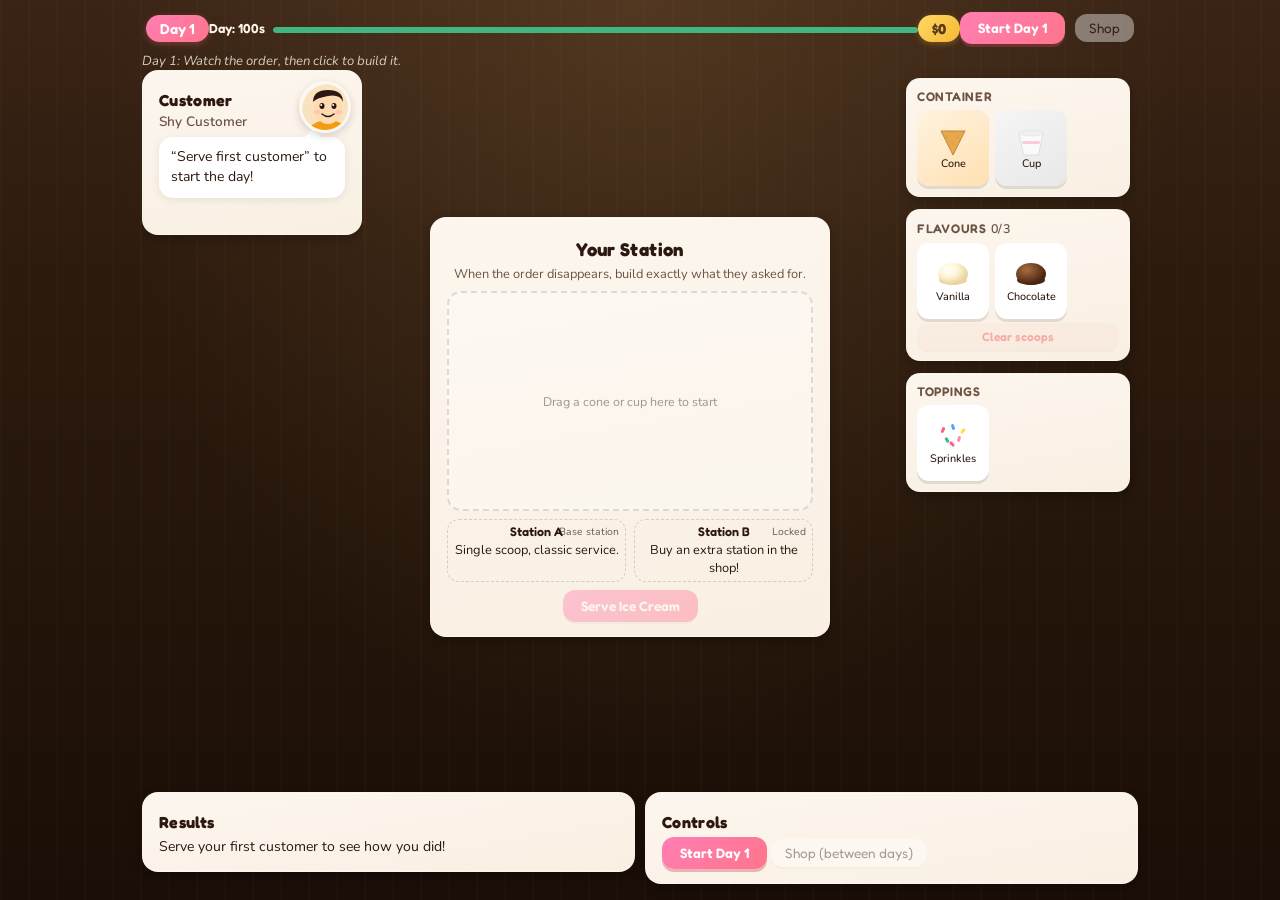
==== commit 284dde54: "Merge main into feature branch, resolve conflicts Keep AAA overhaul structure (external style.css, 3" ====
--- a/index.html
+++ b/index.html
@@ -59,17 +59,18 @@
   <div id="gameRoot">
     <!-- Top bar -->
     <div id="topBar">
-      <div>
-        <div id="dayLabel">Day 1</div>
-        <div id="customerProgress"></div>
-        <div id="tutorialBanner">Welcome! Watch the order carefully, then rebuild it.</div>
-      </div>
-      <div>
-        <div id="moneyLabel">$0</div>
-        <div id="timer"></div>
+      <div id="dayLabel">Day 1</div>
+      <div style="flex:1; display:flex; align-items:center; gap:8px;">
+        <span id="timer" style="font-size:0.82rem; white-space:nowrap;"></span>
         <div id="timerBarContainer"><div id="timerBar"></div></div>
       </div>
+      <div id="moneyLabel">$0</div>
+      <div class="top-controls">
+        <button id="nextCustomerBtn" class="primary">Start Day 1</button>
+        <button id="openShopBtn" disabled>Shop</button>
+      </div>
     </div>
+    <div id="tutorialBanner">Welcome! Watch the order carefully, then rebuild it.</div>
 
     <!-- Three-column game layout -->
     <div class="game-columns">
@@ -84,6 +85,7 @@
           </div>
           <div id="customerVisual"></div>
           <div id="customerAvatar"></div>
+          <div id="customerProgress"></div>
         </div>
         <div id="notepadPanel" class="card hidden">
           <div class="notepad-header">
@@ -1828,7 +1830,7 @@
 
       timerEl.textContent = "Day: " + dayTimeLeft + "s";
       timerBarEl.style.width = "100%";
-      nextCustomerBtn.textContent = "Serve first customer of Day " + day;
+      nextCustomerBtn.textContent = "Start Day " + day;
       updateCustomerProgress();
 
       // Reset avatar
@@ -2140,35 +2142,32 @@
         scoreParts: totalScore, totalParts: totalMaxParts
       });
 
+      // Build short one-line result for the slim result bar
       let text = "";
       if (timeUp) {
-        text += "<span class='text-bad'>Day timer ran out!</span> ";
-      }
-
+        text += "<span class='text-bad'>Time's up!</span> ";
+      }
       if (totalScore === totalMaxParts) {
-        text += "<span class='text-good'>Perfect order!</span> ";
-        // Celebrate!
+        text += "<span class='text-good'>Perfect!</span> ";
         const rect = builderDropZone.getBoundingClientRect();
         celebratePerfect(rect.left + rect.width/2, rect.top + rect.height/2);
       } else if (totalScore >= totalMaxParts * 0.66) {
-        text += "<span class='text-good'>Pretty close.</span> ";
+        text += "<span class='text-good'>Close!</span> ";
       } else if (totalScore >= totalMaxParts * 0.33) {
-        text += "<span class='text-bad'>Only some parts were right.</span> ";
+        text += "<span class='text-bad'>Partial.</span> ";
       } else {
-        text += "<span class='text-bad'>That was mostly wrong.</span> ";
-        // Shake on bad order
+        text += "<span class='text-bad'>Wrong.</span> ";
         document.getElementById("gameRoot").classList.add("wrong-shake");
         setTimeout(() => document.getElementById("gameRoot").classList.remove("wrong-shake"), 500);
       }
-      text += `You got ${totalScore}/${totalMaxParts} parts correct.`;
-
+      text += `${totalScore}/${totalMaxParts}`;
       if (refund > 0) {
-        text += ` The customer asked for a refund and you lost $${refund}.`;
+        text += ` −$${refund}`;
       } else {
-        text += ` You earned $${earnings}.`;
+        text += ` +$${earnings}`;
       }
       if (tip > 0) {
-        text += ` They also tipped you <strong>$${tip}</strong> for speedy service.`;
+        text += ` <span class='text-good'>+$${tip} tip</span>`;
       }
 
       for (let i = 0; i < numOrders; i++) {
@@ -2198,7 +2197,7 @@
         endDaySummary();
       } else {
         nextCustomerBtn.disabled = false;
-        nextCustomerBtn.textContent = "Next customer (" + customersServedToday + " served)";
+        nextCustomerBtn.textContent = "Next Customer";
       }
     }
 
@@ -2214,10 +2213,9 @@
 
       endOfDayPanelEl.classList.remove("hidden");
       endOfDayPanelEl.innerHTML =
-        `<strong>Day ${day} complete!</strong><br>` +
-        `You served ${customersServedToday} customers and now have <strong>$${money}</strong>.`;
-
-      nextCustomerBtn.textContent = "Day finished";
+        `<strong>Day ${day} done!</strong> ${customersServedToday} served · <strong>$${money}</strong>`;
+
+      nextCustomerBtn.textContent = "Day Over";
 
       let breakdownHtml = "";
       if (dayEarnings.length > 0) {
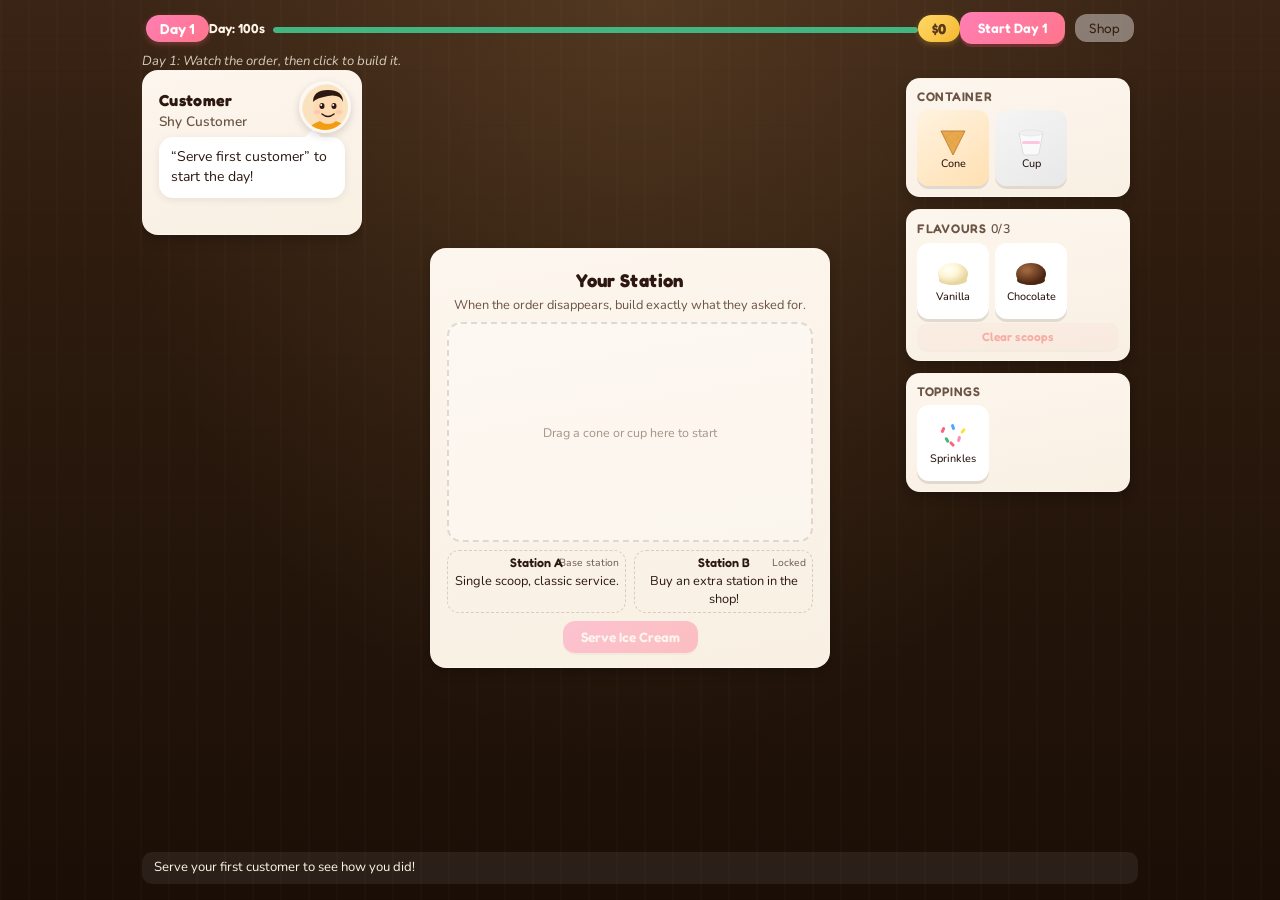
==== commit ab45bca5: "Fix duplicate button IDs, update docs to match codebase - Remove duplicate nextCustomerBtn/openShopB" ====
--- a/index.html
+++ b/index.html
@@ -154,18 +154,10 @@
       </div>
     </div>
 
-    <!-- Bottom bar -->
-    <div id="bottomBar">
-      <div class="col card">
-        <h3>Results</h3>
-        <div id="resultText">Serve your first customer to see how you did!</div>
-        <div id="endOfDayPanel" class="hidden"></div>
-      </div>
-      <div class="col card">
-        <h3>Controls</h3>
-        <button id="nextCustomerBtn" class="primary">Start Day 1</button>
-        <button id="openShopBtn" disabled>Shop (between days)</button>
-      </div>
+    <!-- Result bar -->
+    <div id="resultBar">
+      <span id="resultText">Serve your first customer to see how you did!</span>
+      <div id="endOfDayPanel" class="hidden"></div>
     </div>
   </div>
 
--- a/style.css
+++ b/style.css
@@ -691,22 +691,27 @@
   opacity: 0.7;
 }
 
-/* --- Bottom bar / results --- */
-#bottomBar {
-  margin-top: 8px;
-  display: flex;
-  gap: 10px;
-  align-items: flex-start;
+/* --- Top bar controls --- */
+.top-controls {
+  display: flex;
+  gap: 6px;
+  align-items: center;
+}
+
+/* --- Result bar (slim feedback strip) --- */
+#resultBar {
+  margin-top: 6px;
+  padding: 6px 12px;
+  border-radius: 10px;
+  background: rgba(255,255,255,0.07);
+  font-size: 0.82rem;
+  color: var(--text-on-dark);
   flex-shrink: 0;
-}
-
-#bottomBar .col {
-  flex: 1 1 0;
-  min-width: 0;
+  line-height: 1.5;
 }
 
 #resultText {
-  font-size: 0.88rem;
+  font-size: 0.82rem;
   line-height: 1.4;
 }
 
@@ -716,35 +721,6 @@
 }
 
 /* --- Overlays --- */
-.overlay-backdrop {
-  position: fixed;
-  inset: 0;
-  background: rgba(0,0,0,0.6);
-  display: flex;
-  align-items: center;
-  justify-content: center;
-  padding: 12px;
-  opacity: 0;
-  pointer-events: none;
-  transition: opacity 0.3s ease;
-  z-index: 100;
-}
-
-.overlay-backdrop.active {
-  opacity: 1;
-  pointer-events: auto;
-}
-
-.overlay-panel {
-  max-width: 440px;
-  width: 100%;
-  transform: translateY(20px) scale(0.95);
-  transition: transform 0.35s cubic-bezier(0.34, 1.56, 0.64, 1);
-}
-
-.overlay-backdrop.active .overlay-panel {
-  transform: translateY(0) scale(1);
-}
 
 /* Day-end overlay */
 #dayEndOverlay {
@@ -904,11 +880,6 @@
   animation: scoopDrop 0.35s ease-out;
 }
 
-/* --- Serve button pulse --- */
-@keyframes servePulseGlow {
-  0%, 100% { box-shadow: 0 3px 0 rgba(200,60,90,0.35); }
-  50% { box-shadow: 0 3px 16px rgba(255,126,179,0.5); }
-}
 
 /* --- Screen shake for wrong orders --- */
 @keyframes wrongShake {
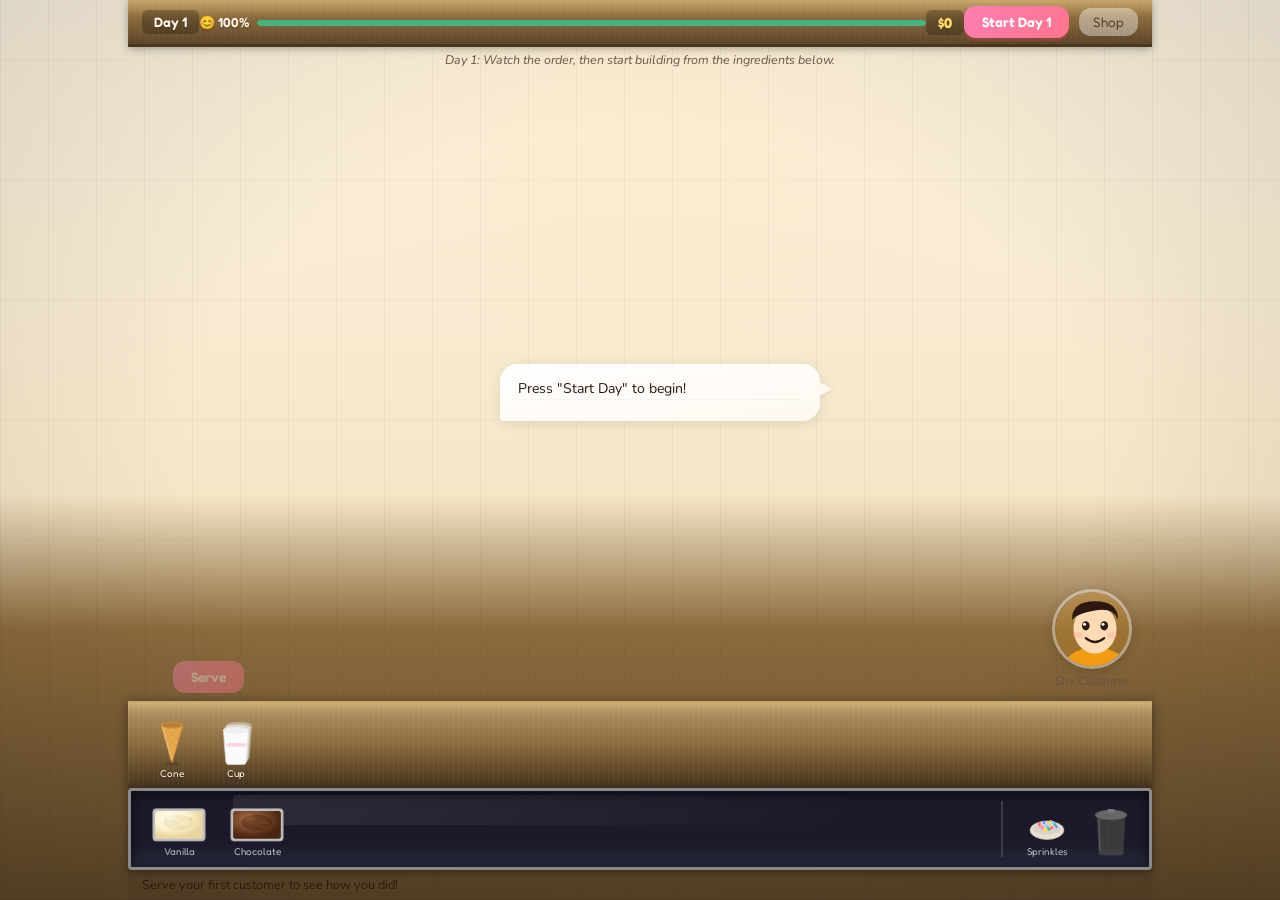
==== commit 0804153e: "Redesign layout from 3-column grid to scene-based counter layout Replace the 3-column (customer | bu" ====
--- a/index.html
+++ b/index.html
@@ -50,6 +50,32 @@
         <line x1="0" y1="0" x2="0" y2="8" stroke="rgba(139,99,49,0.3)" stroke-width="1"/>
         <line x1="0" y1="0" x2="8" y2="0" stroke="rgba(139,99,49,0.3)" stroke-width="1"/>
       </pattern>
+
+      <!-- Wood grain filter -->
+      <filter id="woodGrain" x="0%" y="0%" width="100%" height="100%">
+        <feTurbulence type="fractalNoise" baseFrequency="0.02 0.15" numOctaves="3" seed="5" result="grain"/>
+        <feBlend in="SourceGraphic" in2="grain" mode="soft-light"/>
+      </filter>
+
+      <!-- Paper texture filter -->
+      <filter id="paperTexture" x="0%" y="0%" width="100%" height="100%">
+        <feTurbulence type="fractalNoise" baseFrequency="0.04" numOctaves="4" seed="8" result="paper"/>
+        <feBlend in="SourceGraphic" in2="paper" mode="multiply"/>
+      </filter>
+
+      <!-- Subtle bevel for bottles/tubs -->
+      <filter id="subtleBevel" x="-10%" y="-10%" width="120%" height="120%">
+        <feSpecularLighting result="specOut" specularExponent="20" lighting-color="#fff">
+          <fePointLight x="30" y="10" z="40"/>
+        </feSpecularLighting>
+        <feComposite in="SourceGraphic" in2="specOut" operator="arithmetic" k1="0" k2="1" k3="0.15" k4="0"/>
+      </filter>
+
+      <!-- Frost filter for display case -->
+      <filter id="frostFilter" x="0%" y="0%" width="100%" height="100%">
+        <feTurbulence type="fractalNoise" baseFrequency="0.06" numOctaves="2" seed="12" result="frost"/>
+        <feBlend in="SourceGraphic" in2="frost" mode="screen"/>
+      </filter>
     </defs>
   </svg>
 
@@ -72,86 +98,45 @@
     </div>
     <div id="tutorialBanner">Welcome! Watch the order carefully, then rebuild it.</div>
 
-    <!-- Three-column game layout -->
-    <div class="game-columns">
-      <!-- LEFT: Customer -->
-      <div class="col-left">
-        <div id="customerCard" class="card">
-          <h2>Customer</h2>
-          <div id="customerName">Shy Customer</div>
-          <div class="dialogueBox">
-            <div id="customerOrderText">They haven't ordered yet…</div>
-            <button id="okOrderBtn" class="primary hidden">Okay</button>
-          </div>
-          <div id="customerVisual"></div>
-          <div id="customerAvatar"></div>
-          <div id="customerProgress"></div>
-        </div>
-        <div id="notepadPanel" class="card hidden">
-          <div class="notepad-header">
-            <strong>Notepad</strong>
-            <button class="notepad-color-btn active" data-color="#2c1810" style="background:#2c1810"></button>
-            <button class="notepad-color-btn" data-color="#f04747" style="background:#f04747"></button>
-            <button class="notepad-color-btn" data-color="#43b581" style="background:#43b581"></button>
-            <button class="notepad-color-btn" data-color="eraser" style="background:#fffef6; border-style:dashed;">&#x1f6ab;</button>
-            <button class="notepad-color-btn" data-color="clear" style="background:#fff; font-size:0.6rem;">CLR</button>
-          </div>
-          <canvas id="notepadCanvas"></canvas>
-        </div>
+    <!-- Scene area: customer, speech bubble, built ice cream -->
+    <div id="sceneArea">
+      <div id="builderArea">
+        <div id="orderTabs" class="hidden"></div>
+        <div id="builderVisual"></div>
+        <button id="submitOrderBtn" class="primary" disabled>Serve</button>
       </div>
-
-      <!-- CENTER: Builder -->
-      <div class="col-center">
-        <div id="builder" class="card">
-          <h2>Your Station</h2>
-          <small id="builderHint">When the order disappears, build exactly what they asked for.</small>
-
-          <div id="orderTabs" class="hidden"></div>
-
-          <div id="builderDropZone">
-            <span class="drop-hint">Drag a cone or cup here to start</span>
-            <div id="builderVisual"></div>
-          </div>
-
-          <div id="stations">
-            <div class="station" id="station1">
-              <div class="station-label">Station A</div>
-              <div class="station-badge">Base station</div>
-              <div id="station1Desc">Single scoop, classic service.</div>
-            </div>
-            <div class="station" id="station2">
-              <div class="station-label">Station B</div>
-              <div class="station-badge" id="station2Badge">Locked</div>
-              <div id="station2Desc">Buy an extra station in the shop!</div>
-              <div id="station2Content" class="hidden">
-                <div id="station2Hint" style="margin-top:4px; min-height:30px;"></div>
-                <div id="station2Preview" style="margin-top:4px; display:flex; gap:4px;"></div>
-              </div>
-            </div>
-          </div>
-
-          <div style="margin-top:8px;">
-            <button id="submitOrderBtn" class="primary" disabled>Serve Ice Cream</button>
-          </div>
-        </div>
+      <div id="speechBubble">
+        <div id="customerOrderText">They haven't ordered yet...</div>
+        <div id="customerVisual"></div>
       </div>
-
-      <!-- RIGHT: Ingredient shelf -->
-      <div class="col-right" id="ingredientShelf">
-        <div class="shelf-section" id="shelfContainers">
-          <div class="shelf-label">Container</div>
-          <div class="shelf-grid" id="containerGrid"></div>
-        </div>
-        <div class="shelf-section" id="shelfFlavours">
-          <div class="shelf-label" id="flavourLabel">Flavours <span id="scoopCount">0/3</span></div>
-          <div class="shelf-grid" id="flavourGrid"></div>
-          <button class="shelf-clear-btn" id="clearScoopsBtn">Clear scoops</button>
-        </div>
-        <div class="shelf-section" id="shelfToppings">
-          <div class="shelf-label">Toppings</div>
-          <div class="shelf-grid" id="toppingGrid"></div>
-        </div>
+      <div id="customerArea">
+        <div id="customerAvatar"></div>
+        <div id="customerName">Shy Customer</div>
+        <div id="customerProgress"></div>
       </div>
+    </div>
+
+    <!-- Counter shelf: wooden shelf with sauce bottles + containers -->
+    <div id="counterShelf"></div>
+
+    <!-- Ingredient tray: glass display case with flavour tubs + toppings + bin -->
+    <div id="ingredientTray">
+      <div id="flavourTubs"></div>
+      <div id="toppingItems"></div>
+      <div id="rubbishBin"></div>
+    </div>
+
+    <!-- Notepad (floating overlay) -->
+    <div id="notepadPanel" class="hidden">
+      <div class="notepad-header">
+        <strong>Notepad</strong>
+        <button class="notepad-color-btn active" data-color="#2c1810" style="background:#2c1810"></button>
+        <button class="notepad-color-btn" data-color="#f04747" style="background:#f04747"></button>
+        <button class="notepad-color-btn" data-color="#43b581" style="background:#43b581"></button>
+        <button class="notepad-color-btn" data-color="eraser" style="background:#fffef6; border-style:dashed;">&#x1f6ab;</button>
+        <button class="notepad-color-btn" data-color="clear" style="background:#fff; font-size:0.6rem;">CLR</button>
+      </div>
+      <canvas id="notepadCanvas"></canvas>
     </div>
 
     <!-- Result bar -->
@@ -172,14 +157,14 @@
     </div>
   </div>
 
-  <!-- Shop overlay -->
+  <!-- Shop overlay (parchment scroll) -->
   <div id="shopOverlay">
-    <div id="shopPanel" class="card">
+    <div id="shopPanel">
       <h2>Evening Upgrades</h2>
       <div id="shopMoney"></div>
       <div id="shopItems"></div>
-      <div style="margin-top:10px; text-align:right;">
-        <button id="shopCloseBtn" class="primary">Sleep &amp; Next Day</button>
+      <div style="margin-top:12px; text-align:center;">
+        <button id="shopCloseBtn">Sleep &amp; Next Day</button>
       </div>
     </div>
   </div>
@@ -229,13 +214,14 @@
     const customerOrderTextEl = document.getElementById("customerOrderText");
     const customerVisualEl = document.getElementById("customerVisual");
     const builderVisualEl = document.getElementById("builderVisual");
-    const okOrderBtn = document.getElementById("okOrderBtn");
-    const builderDropZone = document.getElementById("builderDropZone");
-
-    const containerGrid = document.getElementById("containerGrid");
-    const flavourGrid = document.getElementById("flavourGrid");
-    const toppingGrid = document.getElementById("toppingGrid");
-    const scoopCountEl = document.getElementById("scoopCount");
+    const speechBubble = document.getElementById("speechBubble");
+
+    const sceneArea = document.getElementById("sceneArea");
+    const counterShelf = document.getElementById("counterShelf");
+    const ingredientTray = document.getElementById("ingredientTray");
+    const flavourTubs = document.getElementById("flavourTubs");
+    const toppingItems = document.getElementById("toppingItems");
+    const rubbishBinEl = document.getElementById("rubbishBin");
 
     const submitOrderBtn = document.getElementById("submitOrderBtn");
     const nextCustomerBtn = document.getElementById("nextCustomerBtn");
@@ -243,8 +229,6 @@
 
     const resultTextEl = document.getElementById("resultText");
     const endOfDayPanelEl = document.getElementById("endOfDayPanel");
-    const station2El = document.getElementById("station2");
-    const station2DescEl = document.getElementById("station2Desc");
 
     const shopOverlay = document.getElementById("shopOverlay");
     const shopMoneyEl = document.getElementById("shopMoney");
@@ -256,8 +240,8 @@
     const dayEndTitle = document.getElementById("dayEndTitle");
     const dayEndStats = document.getElementById("dayEndStats");
     const dayEndContinueBtn = document.getElementById("dayEndContinueBtn");
-    const clearScoopsBtn = document.getElementById("clearScoopsBtn");
-    const ingredientShelf = document.getElementById("ingredientShelf");
+
+    const SAUCE_TOPPINGS = new Set(["caramel", "choc_sauce"]);
 
     // ====================================================================
     //  SVG ICE CREAM RENDERING (Phase 3)
@@ -729,6 +713,490 @@
     }
 
     // ====================================================================
+    //  NEW SVG ITEMS: Bottles, Tubs, Bin (Scene Layout)
+    // ====================================================================
+    function createSauceBottleSVG(type) {
+      const ns = "http://www.w3.org/2000/svg";
+      const svg = document.createElementNS(ns, "svg");
+      svg.setAttribute("viewBox", "0 0 56 70");
+      svg.setAttribute("width", "56");
+      svg.setAttribute("height", "70");
+
+      const color = type === "caramel" ? "#DAA520" : "#3B1E08";
+      const colorLight = type === "caramel" ? "#F0C040" : "#5C3018";
+      const colorDark = type === "caramel" ? "#B8860B" : "#1A0800";
+      const labelText = type === "caramel" ? "Caramel" : "Choc";
+
+      // Ground shadow
+      const shadow = document.createElementNS(ns, "ellipse");
+      shadow.setAttribute("cx", "28"); shadow.setAttribute("cy", "66");
+      shadow.setAttribute("rx", "14"); shadow.setAttribute("ry", "3");
+      shadow.setAttribute("fill", "rgba(0,0,0,0.2)");
+      svg.appendChild(shadow);
+
+      // Bottle body (tapered)
+      const body = document.createElementNS(ns, "path");
+      body.setAttribute("d", "M18,22 L16,58 Q16,62 20,62 L36,62 Q40,62 40,58 L38,22 Z");
+      body.setAttribute("fill", color);
+      body.setAttribute("stroke", colorDark);
+      body.setAttribute("stroke-width", "0.5");
+      svg.appendChild(body);
+
+      // Cylindrical gradient overlay
+      const grad = document.createElementNS(ns, "path");
+      grad.setAttribute("d", "M18,22 L16,58 Q16,62 20,62 L36,62 Q40,62 40,58 L38,22 Z");
+      grad.setAttribute("fill", "url(#bottleGrad-" + type + ")");
+      grad.setAttribute("opacity", "0.3");
+      svg.appendChild(grad);
+
+      // Left highlight edge
+      const hl = document.createElementNS(ns, "line");
+      hl.setAttribute("x1", "19"); hl.setAttribute("y1", "24");
+      hl.setAttribute("x2", "17.5"); hl.setAttribute("y2", "56");
+      hl.setAttribute("stroke", "rgba(255,255,255,0.3)");
+      hl.setAttribute("stroke-width", "1.5");
+      hl.setAttribute("stroke-linecap", "round");
+      svg.appendChild(hl);
+
+      // Liquid level line
+      const level = document.createElementNS(ns, "line");
+      level.setAttribute("x1", "18"); level.setAttribute("y1", "35");
+      level.setAttribute("x2", "38"); level.setAttribute("y2", "35");
+      level.setAttribute("stroke", colorDark);
+      level.setAttribute("stroke-width", "0.5");
+      level.setAttribute("opacity", "0.4");
+      svg.appendChild(level);
+
+      // Air bubble
+      const bubble = document.createElementNS(ns, "circle");
+      bubble.setAttribute("cx", "30"); bubble.setAttribute("cy", "30");
+      bubble.setAttribute("r", "2");
+      bubble.setAttribute("fill", "rgba(255,255,255,0.15)");
+      svg.appendChild(bubble);
+
+      // Label band
+      const label = document.createElementNS(ns, "rect");
+      label.setAttribute("x", "17"); label.setAttribute("y", "42");
+      label.setAttribute("width", "22"); label.setAttribute("height", "10");
+      label.setAttribute("rx", "2");
+      label.setAttribute("fill", "#fff");
+      label.setAttribute("opacity", "0.85");
+      svg.appendChild(label);
+
+      // Label text
+      const text = document.createElementNS(ns, "text");
+      text.setAttribute("x", "28"); text.setAttribute("y", "50");
+      text.setAttribute("text-anchor", "middle");
+      text.setAttribute("font-size", "6");
+      text.setAttribute("font-family", "Fredoka, sans-serif");
+      text.setAttribute("fill", colorDark);
+      text.textContent = labelText;
+      svg.appendChild(text);
+
+      // Nozzle / cap
+      const cap = document.createElementNS(ns, "path");
+      cap.setAttribute("d", "M24,22 L24,14 Q24,12 26,10 L30,10 Q32,12 32,14 L32,22 Z");
+      cap.setAttribute("fill", colorDark);
+      svg.appendChild(cap);
+
+      // Cap highlight
+      const capHL = document.createElementNS(ns, "line");
+      capHL.setAttribute("x1", "25"); capHL.setAttribute("y1", "13");
+      capHL.setAttribute("x2", "25"); capHL.setAttribute("y2", "20");
+      capHL.setAttribute("stroke", "rgba(255,255,255,0.2)");
+      capHL.setAttribute("stroke-width", "1");
+      svg.appendChild(capHL);
+
+      return svg;
+    }
+
+    function createStandingConeSVG() {
+      const ns = "http://www.w3.org/2000/svg";
+      const svg = document.createElementNS(ns, "svg");
+      svg.setAttribute("viewBox", "0 0 56 70");
+      svg.setAttribute("width", "56");
+      svg.setAttribute("height", "70");
+
+      // Ground shadow
+      const shadow = document.createElementNS(ns, "ellipse");
+      shadow.setAttribute("cx", "28"); shadow.setAttribute("cy", "67");
+      shadow.setAttribute("rx", "10"); shadow.setAttribute("ry", "2.5");
+      shadow.setAttribute("fill", "rgba(0,0,0,0.15)");
+      svg.appendChild(shadow);
+
+      // Cone body
+      const cone = document.createElementNS(ns, "polygon");
+      cone.setAttribute("points", "14,18 42,18 28,66");
+      cone.setAttribute("fill", "#e8a84c");
+      cone.setAttribute("stroke", "#c4863a");
+      cone.setAttribute("stroke-width", "1");
+      svg.appendChild(cone);
+
+      // Waffle pattern
+      const overlay = document.createElementNS(ns, "polygon");
+      overlay.setAttribute("points", "14,18 42,18 28,66");
+      overlay.setAttribute("fill", "url(#wafflePattern)");
+      overlay.setAttribute("opacity", "0.6");
+      svg.appendChild(overlay);
+
+      // Rim ellipse
+      const rim = document.createElementNS(ns, "ellipse");
+      rim.setAttribute("cx", "28"); rim.setAttribute("cy", "18");
+      rim.setAttribute("rx", "14"); rim.setAttribute("ry", "4");
+      rim.setAttribute("fill", "#d4943e");
+      rim.setAttribute("stroke", "#c4863a");
+      rim.setAttribute("stroke-width", "0.5");
+      svg.appendChild(rim);
+
+      // Inner shadow
+      const inner = document.createElementNS(ns, "ellipse");
+      inner.setAttribute("cx", "28"); inner.setAttribute("cy", "18");
+      inner.setAttribute("rx", "12"); inner.setAttribute("ry", "3");
+      inner.setAttribute("fill", "rgba(0,0,0,0.15)");
+      svg.appendChild(inner);
+
+      // Left highlight
+      const hl = document.createElementNS(ns, "line");
+      hl.setAttribute("x1", "16"); hl.setAttribute("y1", "20");
+      hl.setAttribute("x2", "27"); hl.setAttribute("y2", "62");
+      hl.setAttribute("stroke", "rgba(255,255,255,0.25)");
+      hl.setAttribute("stroke-width", "2");
+      hl.setAttribute("stroke-linecap", "round");
+      svg.appendChild(hl);
+
+      return svg;
+    }
+
+    function createCupStackSVG() {
+      const ns = "http://www.w3.org/2000/svg";
+      const svg = document.createElementNS(ns, "svg");
+      svg.setAttribute("viewBox", "0 0 56 70");
+      svg.setAttribute("width", "56");
+      svg.setAttribute("height", "70");
+
+      // Stack of 3 cups (back to front)
+      const offsets = [{dx:4, dy:0, op:0.4}, {dx:2, dy:3, op:0.65}, {dx:0, dy:6, op:1}];
+      offsets.forEach(({dx, dy, op}) => {
+        const g = document.createElementNS(ns, "g");
+        g.setAttribute("opacity", String(op));
+
+        const cup = document.createElementNS(ns, "path");
+        cup.setAttribute("d", `M${12+dx},${18+dy} L${15+dx},${58+dy} Q${15+dx},${62+dy} ${19+dx},${62+dy} L${37+dx},${62+dy} Q${41+dx},${62+dy} ${41+dx},${58+dy} L${44+dx},${18+dy} Z`);
+        cup.setAttribute("fill", "#fafafa");
+        cup.setAttribute("stroke", "#ddd");
+        cup.setAttribute("stroke-width", "1");
+        g.appendChild(cup);
+
+        // Pink stripe
+        const stripe = document.createElementNS(ns, "rect");
+        stripe.setAttribute("x", String(15+dx)); stripe.setAttribute("y", String(35+dy));
+        stripe.setAttribute("width", "26"); stripe.setAttribute("height", "4");
+        stripe.setAttribute("rx", "2");
+        stripe.setAttribute("fill", "var(--primary-from)");
+        stripe.setAttribute("opacity", "0.35");
+        g.appendChild(stripe);
+
+        // Rim ellipse
+        const rim = document.createElementNS(ns, "ellipse");
+        rim.setAttribute("cx", String(28+dx)); rim.setAttribute("cy", String(18+dy));
+        rim.setAttribute("rx", "16"); rim.setAttribute("ry", "4");
+        rim.setAttribute("fill", "#f0f0f0");
+        rim.setAttribute("stroke", "#ddd");
+        rim.setAttribute("stroke-width", "0.5");
+        g.appendChild(rim);
+
+        // Side highlight
+        if (op === 1) {
+          const hl = document.createElementNS(ns, "line");
+          hl.setAttribute("x1", String(14+dx)); hl.setAttribute("y1", String(22+dy));
+          hl.setAttribute("x2", String(16.5+dx)); hl.setAttribute("y2", String(55+dy));
+          hl.setAttribute("stroke", "rgba(255,255,255,0.5)");
+          hl.setAttribute("stroke-width", "1.5");
+          hl.setAttribute("stroke-linecap", "round");
+          g.appendChild(hl);
+        }
+
+        svg.appendChild(g);
+      });
+
+      return svg;
+    }
+
+    function createFlavourTubSVG(flavour) {
+      const ns = "http://www.w3.org/2000/svg";
+      const svg = document.createElementNS(ns, "svg");
+      svg.setAttribute("viewBox", "0 0 72 56");
+      svg.setAttribute("width", "72");
+      svg.setAttribute("height", "56");
+
+      const c = FLAVOUR_COLORS[flavour] || FLAVOUR_COLORS.vanilla;
+
+      // Steel tray rim
+      const tray = document.createElementNS(ns, "rect");
+      tray.setAttribute("x", "2"); tray.setAttribute("y", "10");
+      tray.setAttribute("width", "68"); tray.setAttribute("height", "42");
+      tray.setAttribute("rx", "4");
+      tray.setAttribute("fill", "#C0C0C0");
+      tray.setAttribute("stroke", "#999");
+      tray.setAttribute("stroke-width", "1");
+      svg.appendChild(tray);
+
+      // Ice cream fill
+      const fill = document.createElementNS(ns, "rect");
+      fill.setAttribute("x", "5"); fill.setAttribute("y", "13");
+      fill.setAttribute("width", "62"); fill.setAttribute("height", "36");
+      fill.setAttribute("rx", "3");
+      fill.setAttribute("fill", `url(#grad-${flavour})`);
+      svg.appendChild(fill);
+
+      // Scooped-out depression
+      const dep = document.createElementNS(ns, "ellipse");
+      dep.setAttribute("cx", "36"); dep.setAttribute("cy", "28");
+      dep.setAttribute("rx", "20"); dep.setAttribute("ry", "10");
+      dep.setAttribute("fill", c.shadow);
+      dep.setAttribute("opacity", "0.5");
+      svg.appendChild(dep);
+
+      // Scoop marks (white crescents)
+      const marks = [{cx:28, cy:25}, {cx:44, cy:30}];
+      marks.forEach(m => {
+        const mark = document.createElementNS(ns, "path");
+        mark.setAttribute("d", `M${m.cx-6},${m.cy} Q${m.cx},${m.cy-5} ${m.cx+6},${m.cy}`);
+        mark.setAttribute("stroke", c.shine);
+        mark.setAttribute("stroke-width", "1.5");
+        mark.setAttribute("fill", "none");
+        mark.setAttribute("opacity", "0.4");
+        svg.appendChild(mark);
+      });
+
+      // Specular shine
+      const shine = document.createElementNS(ns, "ellipse");
+      shine.setAttribute("cx", "22"); shine.setAttribute("cy", "20");
+      shine.setAttribute("rx", "10"); shine.setAttribute("ry", "5");
+      shine.setAttribute("fill", c.shine);
+      shine.setAttribute("opacity", "0.3");
+      shine.setAttribute("filter", "url(#shineBlur)");
+      svg.appendChild(shine);
+
+      // Per-flavour texture
+      if (flavour === "vanilla") {
+        // Bean specks
+        [{ x: 18, y: 22 }, { x: 40, y: 35 }, { x: 52, y: 24 }, { x: 30, y: 38 }].forEach(p => {
+          const speck = document.createElementNS(ns, "circle");
+          speck.setAttribute("cx", String(p.x)); speck.setAttribute("cy", String(p.y));
+          speck.setAttribute("r", "0.8");
+          speck.setAttribute("fill", "#8B7355");
+          speck.setAttribute("opacity", "0.5");
+          svg.appendChild(speck);
+        });
+      } else if (flavour === "chocolate") {
+        // Fudge veins
+        const vein = document.createElementNS(ns, "path");
+        vein.setAttribute("d", "M15,30 Q25,22 38,32 Q50,38 58,28");
+        vein.setAttribute("stroke", c.shine);
+        vein.setAttribute("stroke-width", "1");
+        vein.setAttribute("fill", "none");
+        vein.setAttribute("opacity", "0.25");
+        svg.appendChild(vein);
+      } else if (flavour === "strawberry") {
+        // Fruit chunks
+        [{x:20,y:26}, {x:42,y:32}, {x:54,y:22}].forEach(p => {
+          const chunk = document.createElementNS(ns, "ellipse");
+          chunk.setAttribute("cx", String(p.x)); chunk.setAttribute("cy", String(p.y));
+          chunk.setAttribute("rx", "2.5"); chunk.setAttribute("ry", "2");
+          chunk.setAttribute("fill", "#d4607a");
+          chunk.setAttribute("opacity", "0.5");
+          svg.appendChild(chunk);
+        });
+      } else if (flavour === "mint") {
+        // Choc chips
+        [{x:22,y:24,r:20}, {x:38,y:34,r:-15}, {x:50,y:26,r:35}, {x:30,y:20,r:-30}].forEach(p => {
+          const chip = document.createElementNS(ns, "ellipse");
+          chip.setAttribute("cx", String(p.x)); chip.setAttribute("cy", String(p.y));
+          chip.setAttribute("rx", "3"); chip.setAttribute("ry", "2");
+          chip.setAttribute("fill", "#4a2510");
+          chip.setAttribute("opacity", "0.6");
+          chip.setAttribute("transform", `rotate(${p.r} ${p.x} ${p.y})`);
+          svg.appendChild(chip);
+        });
+      }
+
+      return svg;
+    }
+
+    function createSprinklesPileSVG() {
+      const ns = "http://www.w3.org/2000/svg";
+      const svg = document.createElementNS(ns, "svg");
+      svg.setAttribute("viewBox", "0 0 56 56");
+      svg.setAttribute("width", "56");
+      svg.setAttribute("height", "56");
+
+      // Ceramic dish
+      const dish = document.createElementNS(ns, "ellipse");
+      dish.setAttribute("cx", "28"); dish.setAttribute("cy", "38");
+      dish.setAttribute("rx", "22"); dish.setAttribute("ry", "12");
+      dish.setAttribute("fill", "#e8e0d4");
+      dish.setAttribute("stroke", "#c0b4a4");
+      dish.setAttribute("stroke-width", "1");
+      svg.appendChild(dish);
+
+      // Dish inner shadow
+      const inner = document.createElementNS(ns, "ellipse");
+      inner.setAttribute("cx", "28"); inner.setAttribute("cy", "36");
+      inner.setAttribute("rx", "18"); inner.setAttribute("ry", "8");
+      inner.setAttribute("fill", "rgba(0,0,0,0.06)");
+      svg.appendChild(inner);
+
+      // Sprinkles pile
+      const colors = ["#ff5f7e", "#4ea6ff", "#ffe040", "#43b581", "#ff8bb0", "#7ad6ff"];
+      const positions = [
+        {x:18,y:30,r:25}, {x:24,y:28,r:-20}, {x:32,y:27,r:40},
+        {x:38,y:30,r:-35}, {x:22,y:35,r:15}, {x:28,y:33,r:-10},
+        {x:34,y:35,r:55}, {x:40,y:33,r:-45}, {x:26,y:38,r:30},
+        {x:30,y:36,r:-25}, {x:20,y:33,r:50}, {x:36,y:28,r:-40}
+      ];
+      positions.forEach((p, i) => {
+        const rect = document.createElementNS(ns, "rect");
+        rect.setAttribute("x", String(p.x - 1.5));
+        rect.setAttribute("y", String(p.y - 2.5));
+        rect.setAttribute("width", "3");
+        rect.setAttribute("height", "5");
+        rect.setAttribute("rx", "1.5");
+        rect.setAttribute("fill", colors[i % colors.length]);
+        rect.setAttribute("transform", `rotate(${p.r} ${p.x} ${p.y})`);
+        svg.appendChild(rect);
+      });
+
+      return svg;
+    }
+
+    function createFlakeItemSVG() {
+      const ns = "http://www.w3.org/2000/svg";
+      const svg = document.createElementNS(ns, "svg");
+      svg.setAttribute("viewBox", "0 0 56 56");
+      svg.setAttribute("width", "56");
+      svg.setAttribute("height", "56");
+
+      // Paper wrapper
+      const wrapper = document.createElementNS(ns, "rect");
+      wrapper.setAttribute("x", "10"); wrapper.setAttribute("y", "32");
+      wrapper.setAttribute("width", "36"); wrapper.setAttribute("height", "18");
+      wrapper.setAttribute("rx", "2");
+      wrapper.setAttribute("fill", "#f0e8d8");
+      wrapper.setAttribute("stroke", "#d4c8b4");
+      wrapper.setAttribute("stroke-width", "0.5");
+      svg.appendChild(wrapper);
+
+      // Flake stick
+      const flake = document.createElementNS(ns, "rect");
+      flake.setAttribute("x", "20"); flake.setAttribute("y", "6");
+      flake.setAttribute("width", "10"); flake.setAttribute("height", "38");
+      flake.setAttribute("rx", "2");
+      flake.setAttribute("fill", "#8B6914");
+      flake.setAttribute("transform", "rotate(-8 25 25)");
+      svg.appendChild(flake);
+
+      // Ridge lines
+      for (let i = 0; i < 6; i++) {
+        const line = document.createElementNS(ns, "line");
+        line.setAttribute("x1", "21"); line.setAttribute("y1", String(10 + i * 6));
+        line.setAttribute("x2", "29"); line.setAttribute("y2", String(10 + i * 6));
+        line.setAttribute("stroke", "rgba(255,255,255,0.2)");
+        line.setAttribute("stroke-width", "0.5");
+        line.setAttribute("transform", "rotate(-8 25 25)");
+        svg.appendChild(line);
+      }
+
+      // Crumbly top edge
+      [{x:21,y:7}, {x:26,y:5}, {x:29,y:8}].forEach(p => {
+        const crumb = document.createElementNS(ns, "circle");
+        crumb.setAttribute("cx", String(p.x)); crumb.setAttribute("cy", String(p.y));
+        crumb.setAttribute("r", "1.5");
+        crumb.setAttribute("fill", "#8B6914");
+        crumb.setAttribute("opacity", "0.6");
+        svg.appendChild(crumb);
+      });
+
+      // Crumb fragments
+      [{x:14,y:44}, {x:38,y:42}].forEach(p => {
+        const crumb = document.createElementNS(ns, "circle");
+        crumb.setAttribute("cx", String(p.x)); crumb.setAttribute("cy", String(p.y));
+        crumb.setAttribute("r", "1");
+        crumb.setAttribute("fill", "#8B6914");
+        crumb.setAttribute("opacity", "0.4");
+        svg.appendChild(crumb);
+      });
+
+      return svg;
+    }
+
+    function createRubbishBinSVG(isOpen) {
+      const ns = "http://www.w3.org/2000/svg";
+      const svg = document.createElementNS(ns, "svg");
+      svg.setAttribute("viewBox", "0 0 52 60");
+      svg.setAttribute("width", "52");
+      svg.setAttribute("height", "60");
+
+      // Bin body (tapered cylinder)
+      const body = document.createElementNS(ns, "path");
+      body.setAttribute("d", "M12,18 L14,54 Q14,56 16,56 L36,56 Q38,56 38,54 L40,18 Z");
+      body.setAttribute("fill", "#555");
+      body.setAttribute("stroke", "#444");
+      body.setAttribute("stroke-width", "0.5");
+      svg.appendChild(body);
+
+      // Horizontal gradient overlay for 3D
+      const bodyHL = document.createElementNS(ns, "path");
+      bodyHL.setAttribute("d", "M12,18 L14,54 Q14,56 16,56 L36,56 Q38,56 38,54 L40,18 Z");
+      bodyHL.setAttribute("fill", "linear-gradient(90deg, #666 0%, #555 40%, #444 100%)");
+      bodyHL.setAttribute("opacity", "0.3");
+      svg.appendChild(bodyHL);
+
+      // Left highlight edge
+      const hl = document.createElementNS(ns, "line");
+      hl.setAttribute("x1", "14"); hl.setAttribute("y1", "20");
+      hl.setAttribute("x2", "15"); hl.setAttribute("y2", "52");
+      hl.setAttribute("stroke", "rgba(255,255,255,0.15)");
+      hl.setAttribute("stroke-width", "1.5");
+      svg.appendChild(hl);
+
+      // Vertical ridge lines
+      [20, 26, 32].forEach(x => {
+        const line = document.createElementNS(ns, "line");
+        line.setAttribute("x1", String(x)); line.setAttribute("y1", "20");
+        line.setAttribute("x2", String(x + 0.5)); line.setAttribute("y2", "54");
+        line.setAttribute("stroke", "rgba(0,0,0,0.1)");
+        line.setAttribute("stroke-width", "0.5");
+        svg.appendChild(line);
+      });
+
+      // Lid
+      const lidRotation = isOpen ? "rotate(-30 26 16)" : "";
+      const lidG = document.createElementNS(ns, "g");
+      if (lidRotation) lidG.setAttribute("transform", lidRotation);
+
+      const lid = document.createElementNS(ns, "ellipse");
+      lid.setAttribute("cx", "26"); lid.setAttribute("cy", "16");
+      lid.setAttribute("rx", "16"); lid.setAttribute("ry", "5");
+      lid.setAttribute("fill", "#666");
+      lid.setAttribute("stroke", "#555");
+      lid.setAttribute("stroke-width", "0.5");
+      lidG.appendChild(lid);
+
+      // Lid handle
+      const handle = document.createElementNS(ns, "rect");
+      handle.setAttribute("x", "22"); handle.setAttribute("y", "10");
+      handle.setAttribute("width", "8"); handle.setAttribute("height", "4");
+      handle.setAttribute("rx", "2");
+      handle.setAttribute("fill", "#777");
+      lidG.appendChild(handle);
+
+      svg.appendChild(lidG);
+
+      return svg;
+    }
+
+    // ====================================================================
     //  SVG CHARACTER AVATAR SYSTEM (Phase 5a)
     // ====================================================================
     const SKIN_TONES = ["#FFDBB4", "#EDB98A", "#C68642", "#8D5524", "#4A2912"];
@@ -1130,11 +1598,11 @@
     }
 
     // ====================================================================
-    //  INGREDIENT SHELF & BUILDER STEPS (Phase 2)
+    //  INGREDIENT / BUILDER STEPS
     // ====================================================================
     function setBuilderEnabled(enabled) {
-      ingredientShelf.querySelectorAll(".drag-item").forEach(b => b.disabled = !enabled);
-      clearScoopsBtn.disabled = !enabled;
+      counterShelf.querySelectorAll(".counter-item").forEach(b => b.disabled = !enabled);
+      ingredientTray.querySelectorAll(".tray-item").forEach(b => b.disabled = !enabled);
       if (!enabled) submitOrderBtn.disabled = true;
       updateBuilderSteps();
     }
@@ -1144,46 +1612,48 @@
       const hasScoops = playerOrder.scoops.length > 0;
       const maxScoops = playerOrder.scoops.length >= 3;
 
-      // Containers always enabled (if builder is enabled)
-      containerGrid.querySelectorAll(".drag-item").forEach(b => {
-        // containers are always usable
-      });
-
-      // Flavours: need container first
-      flavourGrid.querySelectorAll(".drag-item").forEach(b => {
+      // Flavour tubs: need container first
+      flavourTubs.querySelectorAll(".tray-item").forEach(b => {
         b.disabled = !hasContainer || maxScoops;
       });
 
-      // Toppings: need at least one scoop
-      toppingGrid.querySelectorAll(".drag-item").forEach(b => {
+      // Toppings in tray: need at least one scoop
+      toppingItems.querySelectorAll(".tray-item").forEach(b => {
         b.disabled = !hasScoops;
       });
 
-      // Scoop count label
-      scoopCountEl.textContent = playerOrder.scoops.length + "/3";
-
-      // Drop zone state
-      if (hasContainer) {
-        builderDropZone.classList.add("has-container");
-        const hint = builderDropZone.querySelector(".drop-hint");
-        if (hint) {
-          if (!hasScoops) hint.textContent = "Add scoops!";
-          else hint.textContent = "";
+      // Sauce bottles on counter: need at least one scoop
+      counterShelf.querySelectorAll('.counter-item[data-type="topping"]').forEach(b => {
+        b.disabled = !hasScoops;
+      });
+    }
+
+    function addIngredient(type, value) {
+      // Auto-dismiss dialogue on first ingredient add
+      if (phase === "dialogue") {
+        phase = "build";
+        roundActive = true;
+        customerBuildStart = Date.now();
+        setBuilderEnabled(true);
+        speechBubble.classList.add("fading");
+        setTimeout(() => {
+          speechBubble.classList.add("hidden");
+          customerVisualEl.innerHTML = "";
+        }, 400);
+        if (day === 1 && customersServedToday === 0) {
+          setTutorialMessage("Now rebuild the ice cream from memory. Drag or tap ingredients!");
+        } else {
+          setTutorialMessage("Rebuild the order before the timer runs out.");
         }
-      } else {
-        builderDropZone.classList.remove("has-container");
-        const hint = builderDropZone.querySelector(".drop-hint");
-        if (hint) hint.textContent = "Drag a cone or cup here to start";
-      }
-    }
-
-    function addIngredient(type, value) {
+        renderOrderTabs();
+      }
+
       if (phase !== "build" || !roundActive) return false;
 
       if (type === "container") {
         playerOrder.container = value;
         playSound("drop");
-        const rect = builderDropZone.getBoundingClientRect();
+        const rect = builderVisualEl.getBoundingClientRect();
         scoopPlaceEffect(rect.left + rect.width/2, rect.top + rect.height * 0.7,
           value === "cone" ? "#e8a84c" : "#ddd");
       } else if (type === "flavour") {
@@ -1192,7 +1662,7 @@
         playerOrder.scoops.push(value);
         playSound("drop");
         const c = FLAVOUR_COLORS[value] || FLAVOUR_COLORS.vanilla;
-        const rect = builderDropZone.getBoundingClientRect();
+        const rect = builderVisualEl.getBoundingClientRect();
         scoopPlaceEffect(rect.left + rect.width/2, rect.top + rect.height * 0.4, c.main);
       } else if (type === "topping") {
         if (playerOrder.scoops.length === 0) { playSound("invalid"); return false; }
@@ -1213,96 +1683,102 @@
     }
 
     // ====================================================================
-    //  SHELF RENDERING
-    // ====================================================================
-    function refreshShelfContainers() {
-      containerGrid.innerHTML = "";
+    //  COUNTER / TRAY RENDERING
+    // ====================================================================
+    function refreshCounterShelf() {
+      counterShelf.innerHTML = "";
+
+      // Containers: standing cone, cup stack
       ["cone", "cup"].forEach(val => {
         const tile = document.createElement("div");
-        tile.className = "drag-item";
+        tile.className = "counter-item";
         tile.dataset.type = "container";
         tile.dataset.value = val;
-
-        const illust = document.createElement("div");
-        illust.className = "tile-illust";
-        illust.appendChild(createMiniContainerSVG(val));
-        tile.appendChild(illust);
-
+        tile.appendChild(val === "cone" ? createStandingConeSVG() : createCupStackSVG());
         const label = document.createElement("span");
         label.className = "tile-label";
         label.textContent = val === "cone" ? "Cone" : "Cup";
         tile.appendChild(label);
-
         tile.addEventListener("pointerdown", handlePointerDown);
-        containerGrid.appendChild(tile);
-      });
-    }
-
-    function refreshShelfFlavours() {
-      flavourGrid.innerHTML = "";
+        counterShelf.appendChild(tile);
+      });
+
+      // Sauce toppings go on the counter shelf as bottles
+      allUnlockedToppings().filter(t => SAUCE_TOPPINGS.has(t)).forEach(t => {
+        const tile = document.createElement("div");
+        tile.className = "counter-item";
+        tile.dataset.type = "topping";
+        tile.dataset.value = t;
+        tile.appendChild(createSauceBottleSVG(t));
+        const label = document.createElement("span");
+        label.className = "tile-label";
+        label.textContent = t === "caramel" ? "Caramel" : "Choc";
+        tile.appendChild(label);
+        tile.addEventListener("pointerdown", handlePointerDown);
+        counterShelf.appendChild(tile);
+      });
+    }
+
+    function refreshIngredientTray() {
+      flavourTubs.innerHTML = "";
+      toppingItems.innerHTML = "";
+
+      // Flavour tubs
       allUnlockedFlavours().forEach(f => {
         const tile = document.createElement("div");
-        tile.className = "drag-item";
+        tile.className = "tray-item";
         tile.dataset.type = "flavour";
         tile.dataset.value = f;
-
-        const illust = document.createElement("div");
-        illust.className = "tile-illust";
-        illust.appendChild(createMiniScoopSVG(f));
-        tile.appendChild(illust);
-
+        tile.appendChild(createFlavourTubSVG(f));
         const label = document.createElement("span");
         label.className = "tile-label";
         label.textContent = labelForFlavour(f);
         tile.appendChild(label);
-
         tile.addEventListener("pointerdown", handlePointerDown);
-        flavourGrid.appendChild(tile);
-      });
-    }
-
-    function refreshShelfToppings() {
-      toppingGrid.innerHTML = "";
-      allUnlockedToppings().forEach(t => {
+        flavourTubs.appendChild(tile);
+      });
+
+      // Non-sauce toppings in tray
+      allUnlockedToppings().filter(t => !SAUCE_TOPPINGS.has(t)).forEach(t => {
         const tile = document.createElement("div");
-        tile.className = "drag-item";
+        tile.className = "tray-item";
         tile.dataset.type = "topping";
         tile.dataset.value = t;
-
-        const illust = document.createElement("div");
-        illust.className = "tile-illust";
-        illust.appendChild(createMiniToppingSVG(t));
-        tile.appendChild(illust);
-
+        if (t === "sprinkles") {
+          tile.appendChild(createSprinklesPileSVG());
+        } else if (t === "flake") {
+          tile.appendChild(createFlakeItemSVG());
+        }
         const label = document.createElement("span");
         label.className = "tile-label";
         label.textContent = labelForTopping(t).split(" ").pop();
         tile.appendChild(label);
-
-        const badge = document.createElement("span");
-        badge.className = "tile-badge";
-        badge.textContent = "\u2713";
-        tile.appendChild(badge);
-
         tile.addEventListener("pointerdown", handlePointerDown);
-        toppingGrid.appendChild(tile);
-      });
+        toppingItems.appendChild(tile);
+      });
+
+      // Render rubbish bin
+      rubbishBinEl.innerHTML = "";
+      rubbishBinEl.appendChild(createRubbishBinSVG(false));
     }
 
     function refreshSelectionStates() {
-      // Container tiles
-      containerGrid.querySelectorAll(".drag-item").forEach(tile => {
+      // Container items on counter
+      counterShelf.querySelectorAll('.counter-item[data-type="container"]').forEach(tile => {
         tile.classList.toggle("selected", tile.dataset.value === playerOrder.container);
       });
 
-      // Flavour tiles — no "selected" highlight since scoops stack
-      flavourGrid.querySelectorAll(".drag-item").forEach(tile => {
+      // Flavour tubs
+      flavourTubs.querySelectorAll(".tray-item").forEach(tile => {
         const count = playerOrder.scoops.filter(s => s === tile.dataset.value).length;
         tile.classList.toggle("selected", count > 0);
       });
 
-      // Topping tiles
-      toppingGrid.querySelectorAll(".drag-item").forEach(tile => {
+      // Topping items (tray + counter sauces)
+      toppingItems.querySelectorAll(".tray-item").forEach(tile => {
+        tile.classList.toggle("selected", playerOrder.toppings.has(tile.dataset.value));
+      });
+      counterShelf.querySelectorAll('.counter-item[data-type="topping"]').forEach(tile => {
         tile.classList.toggle("selected", playerOrder.toppings.has(tile.dataset.value));
       });
     }
@@ -1323,9 +1799,8 @@
     };
 
     function handlePointerDown(e) {
-      if (e.target.closest(".drag-item")?.disabled) return;
-      const tile = e.target.closest(".drag-item");
-      if (!tile) return;
+      const tile = e.target.closest(".counter-item, .tray-item");
+      if (!tile || tile.disabled) return;
 
       e.preventDefault();
       tile.setPointerCapture(e.pointerId);
@@ -1357,11 +1832,11 @@
         document.body.style.touchAction = "none";
         playSound("pickup");
 
-        // Create ghost
+        // Create ghost from source SVG
         const ghost = document.createElement("div");
         ghost.className = "drag-ghost";
-        const illust = DragManager.sourceEl.querySelector(".tile-illust");
-        if (illust) ghost.appendChild(illust.cloneNode(true));
+        const svgEl = DragManager.sourceEl.querySelector("svg");
+        if (svgEl) ghost.appendChild(svgEl.cloneNode(true));
         document.body.appendChild(ghost);
         DragManager.ghostEl = ghost;
       }
@@ -1371,29 +1846,38 @@
         ghost.style.left = (e.clientX - 36) + "px";
         ghost.style.top = (e.clientY - 38) + "px";
 
-        // Slight tilt based on horizontal velocity
         const tilt = Math.max(-15, Math.min(15, dx * 0.3));
         ghost.style.transform = `rotate(${tilt}deg)`;
 
-        // Hit-test drop zone
+        // Hit-test
         ghost.style.display = "none";
         const elBelow = document.elementFromPoint(e.clientX, e.clientY);
         ghost.style.display = "";
 
-        const overDropZone = elBelow && (
-          elBelow.id === "builderDropZone" ||
-          elBelow.closest("#builderDropZone")
+        const overScene = elBelow && (
+          elBelow.id === "sceneArea" || elBelow.closest("#sceneArea") ||
+          elBelow.id === "builderArea" || elBelow.closest("#builderArea") ||
+          elBelow.id === "builderVisual" || elBelow.closest("#builderVisual")
         );
 
-        if (overDropZone) {
-          const valid = canDrop(DragManager.dragType, DragManager.dragValue);
-          builderDropZone.classList.toggle("drop-active", valid);
-          builderDropZone.classList.toggle("drop-invalid", !valid);
-          ghost.classList.toggle("over-valid", valid);
+        const overBin = elBelow && (
+          elBelow.id === "rubbishBin" || elBelow.closest("#rubbishBin")
+        );
+
+        // Bin hover state
+        rubbishBinEl.classList.toggle("drag-hover", !!overBin);
+        if (overBin) {
+          rubbishBinEl.innerHTML = "";
+          rubbishBinEl.appendChild(createRubbishBinSVG(true));
         } else {
-          builderDropZone.classList.remove("drop-active", "drop-invalid");
-          ghost.classList.remove("over-valid");
+          if (rubbishBinEl.querySelector("svg")) {
+            rubbishBinEl.innerHTML = "";
+            rubbishBinEl.appendChild(createRubbishBinSVG(false));
+          }
         }
+
+        ghost.classList.toggle("over-valid", !!overScene && canDrop(DragManager.dragType, DragManager.dragValue));
+        ghost.classList.toggle("over-bin", !!overBin);
       }
     }
 
@@ -1405,26 +1889,39 @@
       tile.removeEventListener("pointerup", handlePointerUp);
       tile.removeEventListener("pointercancel", handlePointerUp);
 
-      builderDropZone.classList.remove("drop-active", "drop-invalid");
+      rubbishBinEl.classList.remove("drag-hover");
+      rubbishBinEl.innerHTML = "";
+      rubbishBinEl.appendChild(createRubbishBinSVG(false));
       document.body.style.touchAction = "";
 
       if (!DragManager.isDragging) {
         // Tap: add ingredient directly
         addIngredient(DragManager.dragType, DragManager.dragValue);
       } else if (DragManager.ghostEl) {
-        // Check if over drop zone
         const ghost = DragManager.ghostEl;
         ghost.style.display = "none";
         const elBelow = document.elementFromPoint(e.clientX, e.clientY);
         ghost.style.display = "";
 
-        const overDropZone = elBelow && (
-          elBelow.id === "builderDropZone" ||
-          elBelow.closest("#builderDropZone")
+        const overBin = elBelow && (
+          elBelow.id === "rubbishBin" || elBelow.closest("#rubbishBin")
         );
 
-        if (overDropZone && canDrop(DragManager.dragType, DragManager.dragValue)) {
-          // Successful drop — snap-in animation
+        const overScene = elBelow && (
+          elBelow.id === "sceneArea" || elBelow.closest("#sceneArea") ||
+          elBelow.id === "builderArea" || elBelow.closest("#builderArea") ||
+          elBelow.id === "builderVisual" || elBelow.closest("#builderVisual")
+        );
+
+        if (overBin) {
+          // Drag over bin cancels - shrink ghost
+          ghost.style.transition = "transform 0.15s ease-out, opacity 0.15s ease-out";
+          ghost.style.transform = "scale(0.2)";
+          ghost.style.opacity = "0";
+          setTimeout(() => ghost.remove(), 160);
+          playSound("invalid");
+        } else if (overScene && canDrop(DragManager.dragType, DragManager.dragValue)) {
+          // Successful drop
           ghost.style.transition = "transform 0.15s ease-out, opacity 0.15s ease-out";
           ghost.style.transform = "scale(0.3)";
           ghost.style.opacity = "0";
@@ -1451,7 +1948,8 @@
     }
 
     function canDrop(type, value) {
-      if (phase !== "build" || !roundActive) return false;
+      if (phase !== "build" && phase !== "dialogue") return false;
+      if (!roundActive && phase !== "dialogue") return false;
       if (type === "container") return true;
       if (type === "flavour") return !!playerOrder.container && playerOrder.scoops.length < 3;
       if (type === "topping") return playerOrder.scoops.length > 0;
@@ -1794,12 +2292,11 @@
       nextCustomerBtn.disabled = false;
       roundActive = false;
       phase = "idle";
-      okOrderBtn.classList.add("hidden");
       timerBarEl.style.width = "0%";
       timerBarEl.className = "";
-      customerOrderTextEl.classList.remove("hidden");
-      customerOrderTextEl.style.opacity = "1";
-      customerOrderTextEl.textContent = "\u201CServe first customer\u201D to start the day!";
+      // Reset speech bubble
+      speechBubble.classList.remove("fading", "hidden");
+      customerOrderTextEl.textContent = "Press \"Start Day\" to begin!";
       customerVisualEl.innerHTML = "";
       setBuilderEnabled(false);
       updateTopBar();
@@ -1814,19 +2311,25 @@
 
       if (day === 1) {
         inTutorial = true;
-        setTutorialMessage("Day 1: Watch the order, then click to build it.");
+        setTutorialMessage("Day 1: Watch the order, then start building from the ingredients below.");
       } else {
         inTutorial = false;
         setTutorialMessage("A new day! More customers, maybe trickier orders.");
       }
 
-      timerEl.textContent = "Day: " + dayTimeLeft + "s";
+      updateTimerDisplay();
       timerBarEl.style.width = "100%";
       nextCustomerBtn.textContent = "Start Day " + day;
       updateCustomerProgress();
 
       // Reset avatar
       renderCharacterAvatar("happy");
+    }
+
+    function updateTimerDisplay() {
+      const pct = Math.round((dayTimeLeft / dayTimerSeconds) * 100);
+      const face = pct > 60 ? "\uD83D\uDE0A" : pct > 30 ? "\uD83D\uDE10" : pct > 15 ? "\uD83D\uDE1F" : "\uD83D\uDE28";
+      timerEl.textContent = `${face} ${pct}%`;
     }
 
     function renderCharacterAvatar(patience) {
@@ -1835,6 +2338,8 @@
       avatarEl.className = "";
       avatarEl.style.background = "none";
       const svg = createCharacterSVG(currentCustomerSeed, patience);
+      svg.setAttribute("width", "80");
+      svg.setAttribute("height", "80");
       avatarEl.appendChild(svg);
     }
 
@@ -1843,9 +2348,11 @@
 
       resetPlayerOrder();
       resultTextEl.textContent = "Watch the order carefully\u2026";
+      phase = "dialogue";
       roundActive = false;
-      phase = "dialogue";
-      customerOrderTextEl.classList.remove("hidden");
+
+      // Show speech bubble with order
+      speechBubble.classList.remove("fading", "hidden");
       customerOrderTextEl.style.opacity = "1";
 
       currentOrders = generateCustomerOrders();
@@ -1862,17 +2369,17 @@
       currentCustomerSeed = day * 100 + customersServedToday + Date.now() % 1000;
       renderCharacterAvatar("happy");
 
-      // Typewriter effect
+      // Typewriter effect — no "Okay" button, auto-dismiss on first ingredient
       const dialogue = generateDialogue(currentOrders, currentCustomerName);
       typewriterEffect(customerOrderTextEl, dialogue, 20, () => {
-        okOrderBtn.classList.remove("hidden");
-        okOrderBtn.disabled = false;
+        // Dialogue finished — builder is already enabled for auto-dismiss
       });
 
       // Show customer visual during dialogue
       renderCustomerVisual();
 
-      setBuilderEnabled(false);
+      // Enable builder so player can start adding ingredients immediately
+      setBuilderEnabled(true);
       playSound("ding");
       updateCustomerProgress();
 
@@ -1882,50 +2389,22 @@
       }
 
       if (day === 1 && customersServedToday === 0) {
-        setTutorialMessage("Memorise container, flavour and toppings. They will vanish soon!");
+        setTutorialMessage("Read the order, then tap an ingredient to start building!");
       }
 
       if (customersServedToday === 0 && !dayTimerId) {
         startDayTimer();
       }
 
-      timerEl.textContent = "Day: " + dayTimeLeft + "s";
+      updateTimerDisplay();
       submitOrderBtn.disabled = true;
     }
-
-    okOrderBtn.addEventListener("click", () => {
-      if (phase !== "dialogue") return;
-      okOrderBtn.disabled = true;
-      okOrderBtn.classList.add("hidden");
-
-      // Hide customer visual + dialogue
-      customerOrderTextEl.style.opacity = "0";
-      customerVisualEl.style.opacity = "0";
-      setTimeout(() => {
-        customerOrderTextEl.classList.add("hidden");
-        customerVisualEl.innerHTML = "";
-        customerVisualEl.style.opacity = "1";
-      }, 220);
-
-      if (day === 1 && customersServedToday === 0) {
-        setTutorialMessage("Now rebuild the ice cream from memory. Drag or tap ingredients!");
-      } else {
-        setTutorialMessage("Rebuild the order before the timer runs out.");
-      }
-
-      phase = "build";
-      roundActive = true;
-      setBuilderEnabled(true);
-      customerBuildStart = Date.now();
-      renderOrderTabs();
-      updateStation2Hint();
-    });
 
     function startDayTimer() {
       clearInterval(dayTimerId);
       dayTimerId = setInterval(() => {
         dayTimeLeft--;
-        timerEl.textContent = "Day: " + dayTimeLeft + "s";
+        updateTimerDisplay();
         const pct = (dayTimeLeft / dayTimerSeconds) * 100;
         timerBarEl.style.width = pct + "%";
         if (pct <= 15) {
@@ -1963,7 +2442,7 @@
         evaluateOrder(true);
       } else if (phase === "dialogue") {
         phase = "idle";
-        okOrderBtn.classList.add("hidden");
+        speechBubble.classList.add("hidden");
         endDaySummary();
       } else {
         endDaySummary();
@@ -2011,33 +2490,11 @@
     }
 
     function updateStation2Preview() {
-      if (!hasSecondStation || currentOrders.length <= 1) return;
-      const previewEl = document.getElementById("station2Preview");
-      if (!previewEl) return;
-      previewEl.innerHTML = "";
-      playerOrders.forEach((po, i) => {
-        if (i === activeOrderIndex) return;
-        if (!po.container && po.scoops.length === 0) return;
-        const svg = createIceCreamSVG(po.container, po.scoops, Array.from(po.toppings), 0.4);
-        svg.style.display = "inline-block";
-        previewEl.appendChild(svg);
-      });
+      // Station panels removed in scene layout — no-op
     }
 
     function updateStation2Hint() {
-      if (!hasSecondStation) return;
-      const hintEl = document.getElementById("station2Hint");
-      const previewEl = document.getElementById("station2Preview");
-      if (!hintEl) return;
-
-      hintEl.innerHTML = "";
-      previewEl.innerHTML = "";
-
-      if (phase === "build" && currentOrder) {
-        const svg = createIceCreamSVG(currentOrder.container, [], [], 0.4);
-        svg.style.opacity = "0.25";
-        hintEl.appendChild(svg);
-      }
+      // Station panels removed in scene layout — no-op
     }
 
     function maybeEnableServe() {
@@ -2141,7 +2598,7 @@
       }
       if (totalScore === totalMaxParts) {
         text += "<span class='text-good'>Perfect!</span> ";
-        const rect = builderDropZone.getBoundingClientRect();
+        const rect = builderVisualEl.getBoundingClientRect();
         celebratePerfect(rect.left + rect.width/2, rect.top + rect.height/2);
       } else if (totalScore >= totalMaxParts * 0.66) {
         text += "<span class='text-good'>Close!</span> ";
@@ -2289,10 +2746,6 @@
           if (money >= stationCost && !hasSecondStation) {
             money -= stationCost;
             hasSecondStation = true;
-            station2El.style.borderStyle = "solid";
-            document.getElementById("station2Badge").textContent = "Active";
-            station2DescEl.textContent = "Advanced orders + build hints";
-            document.getElementById("station2Content").classList.remove("hidden");
             updateTopBar();
             renderShopItems();
           }
@@ -2350,7 +2803,7 @@
             money -= cost;
             unlockedFlavours.add(f);
             updateTopBar();
-            refreshShelfFlavours();
+            refreshIngredientTray();
             renderShopItems();
           }
         });
@@ -2379,7 +2832,8 @@
             money -= cost;
             unlockedToppings.add(t);
             updateTopBar();
-            refreshShelfToppings();
+            refreshCounterShelf();
+            refreshIngredientTray();
             renderShopItems();
           }
         });
@@ -2531,12 +2985,18 @@
       setTimeout(() => { openShop(); }, 300);
     });
 
-    clearScoopsBtn.addEventListener("click", () => {
+    // Rubbish bin tap — clear entire order
+    rubbishBinEl.addEventListener("click", () => {
+      if (phase !== "build" || !roundActive) return;
+      playerOrder.container = null;
       playerOrder.scoops = [];
+      playerOrder.toppings.clear();
       refreshSelectionStates();
       updateBuilderSteps();
       maybeEnableServe();
       renderBuilderVisual();
+      renderOrderTabs();
+      playSound("invalid");
     });
 
     // ====================================================================
@@ -2554,9 +3014,8 @@
     // ====================================================================
     //  INIT
     // ====================================================================
-    refreshShelfContainers();
-    refreshShelfFlavours();
-    refreshShelfToppings();
+    refreshCounterShelf();
+    refreshIngredientTray();
     setBuilderEnabled(false);
     startDay();
   </script>
--- a/style.css
+++ b/style.css
@@ -1,5 +1,5 @@
 /* ============================================================
-   Café Creamery — AAA Visual Overhaul
+   Cafe Creamery — Scene + Counter Layout
    ============================================================ */
 
 /* --- Design tokens --- */
@@ -21,6 +21,23 @@
   --chocolate-main: #7b4a2b; --chocolate-shadow: #4a2510; --chocolate-shine: #a06840;
   --strawberry-main: #ff8faa; --strawberry-shadow: #d4607a; --strawberry-shine: #ffb8cc;
   --mint-main: #8fe8c0; --mint-shadow: #5cb890; --mint-shine: #c0ffd8;
+
+  /* Wood & counter */
+  --wood-main: #8B6B3D;
+  --wood-light: #A98A5A;
+  --wood-dark: #5C4528;
+  --wood-highlight: #C9A86C;
+  --wood-edge: #4A3520;
+
+  /* Glass & metal */
+  --glass-tint: rgba(200,230,255,0.12);
+  --glass-reflection: rgba(255,255,255,0.25);
+  --metal-frame: #8A8A8A;
+  --bin-body: #4A4A4A;
+
+  /* Wall */
+  --wall-warm: #f5e6c8;
+  --wall-warm-light: #fdf3e0;
 }
 
 /* --- Reset & base --- */
@@ -38,19 +55,25 @@
   margin: 0;
   padding: 0;
   background:
-    radial-gradient(ellipse at 50% 0%, rgba(255,200,120,0.12) 0%, transparent 60%),
+    /* Overhead pendant lamp glow */
+    radial-gradient(ellipse 40% 30% at 50% 8%, rgba(255,220,160,0.18) 0%, transparent 100%),
+    /* Vertical bead-board lines */
     repeating-linear-gradient(
       90deg,
-      rgba(255,255,255,0.015) 0px, rgba(255,255,255,0.015) 2px,
-      transparent 2px, transparent 28px
+      rgba(0,0,0,0.04) 0px, rgba(0,0,0,0.04) 1px,
+      transparent 1px, transparent 48px
     ),
+    /* Horizontal plank seams */
     repeating-linear-gradient(
       0deg,
       rgba(0,0,0,0.03) 0px, rgba(0,0,0,0.03) 1px,
-      transparent 1px, transparent 18px
+      transparent 1px, transparent 120px
     ),
-    linear-gradient(180deg, #3a2415 0%, var(--bg-shop) 30%, #1a0e06 100%);
-  color: var(--text-on-dark);
+    /* Corner vignette */
+    radial-gradient(ellipse at 50% 50%, transparent 50%, rgba(0,0,0,0.12) 100%),
+    /* Warm cafe wall */
+    linear-gradient(180deg, var(--wall-warm-light) 0%, var(--wall-warm) 55%, var(--wood-main) 70%, var(--wood-dark) 100%);
+  color: var(--ink);
   display: flex;
   justify-content: center;
   align-items: stretch;
@@ -72,41 +95,29 @@
 #gameRoot {
   width: 100%;
   max-width: 1024px;
-  padding: 12px 14px 16px;
+  padding: 0;
   display: flex;
   flex-direction: column;
   height: 100vh;
 }
 
-/* --- Card / panel --- */
-.card {
-  background: linear-gradient(170deg, #fdf6ee 0%, var(--bg-surface) 100%);
-  border-radius: 16px;
-  padding: 14px 16px;
-  box-shadow:
-    0 4px 12px rgba(0,0,0,0.25),
-    0 1px 0 rgba(255,255,255,0.06) inset;
-  border: 1px solid rgba(255,255,255,0.08);
-  color: var(--ink);
+/* --- Top bar (wooden plank) --- */
+#topBar {
+  display: flex;
+  justify-content: space-between;
+  align-items: center;
+  padding: 6px 14px;
+  background:
+    repeating-linear-gradient(
+      90deg,
+      rgba(255,255,255,0.03) 0px, rgba(255,255,255,0.03) 1px,
+      transparent 1px, transparent 6px
+    ),
+    linear-gradient(180deg, var(--wood-highlight) 0%, var(--wood-main) 40%, var(--wood-dark) 100%);
+  border-bottom: 3px solid var(--wood-edge);
+  box-shadow: 0 2px 8px rgba(0,0,0,0.3);
   position: relative;
-}
-
-.card::before {
-  content: "";
-  position: absolute;
-  top: 0; left: 12px; right: 12px;
-  height: 1px;
-  background: linear-gradient(90deg, transparent, rgba(255,255,255,0.5), transparent);
-  border-radius: 999px;
-}
-
-/* --- Top bar --- */
-#topBar {
-  display: flex;
-  justify-content: space-between;
-  align-items: center;
-  margin-bottom: 8px;
-  padding: 0 4px;
+  z-index: 10;
 }
 
 #topBar > div {
@@ -117,48 +128,43 @@
 
 #dayLabel {
   font-family: "Fredoka", sans-serif;
-  padding: 5px 14px;
-  border-radius: 999px;
-  background: linear-gradient(135deg, var(--primary-from), var(--primary-to));
-  color: #fff;
+  padding: 4px 12px;
+  border-radius: 6px;
+  background: rgba(0,0,0,0.25);
+  color: var(--text-on-dark);
   font-weight: 600;
-  font-size: 0.9rem;
-  box-shadow: 0 2px 6px rgba(255,117,140,0.3);
+  font-size: 0.85rem;
+  text-shadow: 0 1px 2px rgba(0,0,0,0.3);
 }
 
 #moneyLabel {
   font-family: "Fredoka", sans-serif;
-  padding: 5px 14px;
-  border-radius: 999px;
-  background: linear-gradient(135deg, var(--gold-from), var(--gold-to));
-  color: #5a3a1a;
+  padding: 4px 12px;
+  border-radius: 6px;
+  background: rgba(0,0,0,0.25);
+  color: #FFD966;
   font-weight: 700;
   font-size: 0.9rem;
-  box-shadow: 0 2px 6px rgba(245,183,49,0.3);
-}
-
-#tutorialBanner {
-  font-size: 0.82rem;
-  opacity: 0.8;
-  font-style: italic;
-  color: var(--text-on-dark);
+  text-shadow: 0 1px 2px rgba(0,0,0,0.3);
 }
 
 #timer {
   font-family: "Fredoka", sans-serif;
   font-weight: 600;
-  font-size: 0.9rem;
+  font-size: 0.88rem;
   color: var(--text-on-dark);
+  text-shadow: 0 1px 2px rgba(0,0,0,0.3);
+  white-space: nowrap;
 }
 
 /* --- Timer bar --- */
 #timerBarContainer {
   width: 100%;
   height: 6px;
-  background: rgba(255,255,255,0.1);
+  background: rgba(0,0,0,0.2);
   border-radius: 999px;
   overflow: hidden;
-  margin-top: 4px;
+  margin-top: 2px;
 }
 
 #timerBar {
@@ -180,19 +186,175 @@
   50% { opacity: 0.6; }
 }
 
+/* --- Top bar controls --- */
+.top-controls {
+  display: flex;
+  gap: 6px;
+  align-items: center;
+}
+
+/* --- Tutorial banner --- */
+#tutorialBanner {
+  font-size: 0.78rem;
+  opacity: 0.7;
+  font-style: italic;
+  color: var(--ink);
+  padding: 4px 14px;
+  text-align: center;
+}
+
+/* ============================================================
+   SCENE AREA — customer, speech bubble, built ice cream
+   ============================================================ */
+#sceneArea {
+  flex: 1;
+  display: flex;
+  align-items: flex-end;
+  justify-content: space-between;
+  position: relative;
+  padding: 12px 20px 0;
+  min-height: 0;
+  overflow: hidden;
+}
+
+/* --- Builder area (left side of scene) --- */
+#builderArea {
+  display: flex;
+  flex-direction: column;
+  align-items: center;
+  justify-content: flex-end;
+  flex: 0 0 auto;
+  min-width: 120px;
+  padding-bottom: 8px;
+  z-index: 2;
+}
+
+#builderVisual {
+  position: relative;
+  min-height: 100px;
+  display: inline-block;
+}
+
+#submitOrderBtn {
+  margin-top: 6px;
+}
+
+/* --- Speech bubble (center) --- */
+#speechBubble {
+  position: relative;
+  max-width: 320px;
+  flex: 1;
+  margin: 0 16px;
+  padding: 14px 18px;
+  border-radius: 18px 18px 18px 4px;
+  background: linear-gradient(170deg, #fff 0%, #FFF8F0 100%);
+  box-shadow:
+    0 2px 12px rgba(0,0,0,0.1),
+    inset 0 1px 0 rgba(255,255,255,0.8);
+  color: var(--ink);
+  font-size: 0.88rem;
+  line-height: 1.5;
+  align-self: center;
+  z-index: 2;
+  transition: opacity 0.4s ease, transform 0.4s ease;
+}
+
+/* Lined-paper rules */
+#speechBubble::before {
+  content: "";
+  position: absolute;
+  inset: 14px 18px;
+  background: repeating-linear-gradient(
+    180deg,
+    transparent 0px, transparent 21px,
+    rgba(100,140,180,0.06) 21px, rgba(100,140,180,0.06) 22px
+  );
+  pointer-events: none;
+  border-radius: 4px;
+}
+
+/* Speech tail pointing right toward customer */
+#speechBubble::after {
+  content: "";
+  position: absolute;
+  right: -12px;
+  bottom: 24px;
+  width: 0;
+  height: 0;
+  border-left: 14px solid #FFF8F0;
+  border-top: 8px solid transparent;
+  border-bottom: 8px solid transparent;
+  filter: drop-shadow(2px 1px 2px rgba(0,0,0,0.06));
+}
+
+#speechBubble.fading {
+  opacity: 0;
+  transform: translateY(-8px);
+}
+
+#speechBubble.hidden {
+  display: none !important;
+}
+
+#customerOrderText {
+  margin: 0;
+  font-size: 0.88rem;
+  position: relative;
+  z-index: 1;
+}
+
+/* Mini order preview inside speech bubble */
+#customerVisual {
+  display: flex;
+  gap: 6px;
+  margin-top: 8px;
+  justify-content: center;
+  position: relative;
+  z-index: 1;
+}
+
+/* --- Customer area (right side of scene) --- */
+#customerArea {
+  display: flex;
+  flex-direction: column;
+  align-items: center;
+  justify-content: flex-end;
+  flex: 0 0 auto;
+  padding-bottom: 8px;
+  z-index: 2;
+}
+
+#customerAvatar {
+  width: 80px;
+  height: 80px;
+  border-radius: 50%;
+  background: none;
+  overflow: hidden;
+  box-shadow: 0 3px 12px rgba(0,0,0,0.15);
+  border: 3px solid rgba(255,255,255,0.4);
+}
+
+#customerName {
+  font-size: 0.75rem;
+  color: var(--ink-soft);
+  font-weight: 600;
+  margin-top: 4px;
+  text-align: center;
+}
+
 /* --- Customer progress dots --- */
 #customerProgress {
   display: flex;
-  gap: 5px;
-  margin-top: 0;
+  gap: 4px;
+  margin-top: 4px;
 }
 
 .progress-dot {
-  width: 8px;
-  height: 8px;
+  width: 7px;
+  height: 7px;
   border-radius: 50%;
-  background: rgba(255,255,255,0.15);
-  border: 1px solid rgba(255,255,255,0.1);
+  background: rgba(0,0,0,0.1);
+  border: 1px solid rgba(0,0,0,0.08);
   transition: background 0.3s ease;
 }
 
@@ -208,105 +370,7 @@
   box-shadow: 0 0 6px rgba(255,217,102,0.5);
 }
 
-/* --- Three-column layout --- */
-.game-columns {
-  display: flex;
-  gap: 10px;
-  flex: 1;
-  min-height: 0;
-  overflow: hidden;
-}
-
-.col-left {
-  flex: 0 0 220px;
-  display: flex;
-  flex-direction: column;
-  gap: 8px;
-  overflow-y: auto;
-}
-
-.col-center {
-  flex: 1 1 0;
-  display: flex;
-  flex-direction: column;
-  align-items: center;
-  justify-content: center;
-  min-width: 0;
-}
-
-.col-right {
-  flex: 0 0 240px;
-  display: flex;
-  flex-direction: column;
-  gap: 6px;
-  overflow-y: auto;
-}
-
-/* --- Customer card --- */
-#customerCard {
-  position: relative;
-  min-height: 100px;
-}
-
-#customerCard h2 {
-  font-size: 1rem;
-  margin-bottom: 2px;
-}
-
-#customerName {
-  font-size: 0.85rem;
-  color: var(--ink-soft);
-  font-weight: 600;
-}
-
-.dialogueBox {
-  margin-top: 6px;
-  padding: 10px 12px;
-  border-radius: 14px;
-  background: #fff;
-  border: none;
-  box-shadow: 0 2px 8px rgba(0,0,0,0.08);
-  position: relative;
-  font-size: 0.88rem;
-  line-height: 1.45;
-  color: var(--ink);
-}
-
-.dialogueBox::after {
-  content: "";
-  position: absolute;
-  top: -8px;
-  right: 24px;
-  width: 0;
-  height: 0;
-  border-left: 8px solid transparent;
-  border-right: 8px solid transparent;
-  border-bottom: 8px solid #fff;
-}
-
-#customerOrderText {
-  margin-top: 0;
-  font-size: 0.88rem;
-}
-
-#okOrderBtn {
-  margin-top: 8px;
-}
-
-/* --- Customer avatar --- */
-#customerAvatar {
-  width: 52px;
-  height: 52px;
-  border-radius: 50%;
-  background: radial-gradient(circle at 30% 30%, #ffe3d2 0, #e2a68a 60%);
-  border: 3px solid rgba(255,255,255,0.3);
-  position: absolute;
-  top: 10px;
-  right: 10px;
-  box-shadow: 0 3px 8px rgba(0,0,0,0.15);
-  overflow: hidden;
-}
-
+/* --- Avatar patience states --- */
 .avatar-neutral {
   background: radial-gradient(circle at 30% 30%, #ffe4c0 0, #e0a040 60%) !important;
 }
@@ -322,117 +386,312 @@
   75% { transform: translateX(2px); }
 }
 
-/* --- Customer order visual (mini preview) --- */
-#customerVisual {
-  display: inline-block;
-  position: relative;
-  margin-top: 6px;
-}
-
-/* --- Builder zone --- */
-#builder.card {
-  width: 100%;
-  max-width: 400px;
-  text-align: center;
-  opacity: 1;
-  transition: opacity 0.2s ease-out;
-}
-
-#builderHint {
-  font-size: 0.8rem;
-  color: var(--ink-soft);
-  display: block;
-  margin-bottom: 4px;
-}
-
-#builderDropZone {
-  min-height: 220px;
-  border: 2px dashed rgba(0,0,0,0.12);
-  border-radius: 14px;
-  display: flex;
-  flex-direction: column;
-  align-items: center;
-  justify-content: flex-end;
-  padding: 16px 12px 20px;
-  margin: 8px 0;
-  position: relative;
-  transition: border-color 0.2s, background 0.2s, transform 0.15s;
-  background: rgba(255,255,255,0.3);
-}
-
-#builderDropZone .drop-hint {
-  font-size: 0.78rem;
-  color: var(--ink-soft);
-  opacity: 0.6;
-  position: absolute;
-  top: 50%;
-  left: 50%;
-  transform: translate(-50%, -50%);
-  pointer-events: none;
-  text-align: center;
-}
-
-#builderDropZone.has-container .drop-hint {
-  top: 16px;
-  transform: translateX(-50%);
-}
-
-#builderDropZone.drop-active {
-  border-color: var(--good);
-  background: rgba(67,181,129,0.08);
-  transform: scale(1.02);
-  box-shadow: 0 0 16px rgba(67,181,129,0.2);
-}
-
-#builderDropZone.drop-invalid {
-  border-color: var(--bad);
-  background: rgba(240,71,71,0.06);
-  animation: wrongShake 0.3s;
-}
-
-#builderVisual {
-  position: relative;
-  min-height: 140px;
-  display: inline-block;
-}
-
-/* --- Order tabs --- */
+/* --- Order tabs (between scene and counter) --- */
 #orderTabs {
   display: flex;
   gap: 4px;
-  margin-top: 4px;
   flex-wrap: wrap;
   justify-content: center;
+  margin-bottom: 4px;
 }
 
 .order-tab {
-  padding: 5px 12px;
-  border-radius: 10px 10px 0 0;
-  border: 1px solid rgba(0,0,0,0.1);
+  padding: 4px 10px;
+  border-radius: 8px 8px 0 0;
+  border: 1px solid rgba(0,0,0,0.12);
   border-bottom: none;
-  background: rgba(255,255,255,0.5);
+  background: rgba(255,255,255,0.7);
   cursor: pointer;
-  font-size: 0.78rem;
+  font-size: 0.75rem;
   font-family: "Fredoka", sans-serif;
   transition: background 0.15s;
+  color: var(--ink);
 }
 
 .order-tab:hover {
-  background: rgba(255,255,255,0.8);
+  background: rgba(255,255,255,0.9);
 }
 
 .order-tab.active {
   background: rgba(255,255,255,0.95);
   font-weight: 600;
-  border-color: rgba(0,0,0,0.15);
+  border-color: rgba(0,0,0,0.18);
 }
 
 .order-tab .tab-status {
   margin-left: 4px;
-  font-size: 0.7rem;
-}
-
-/* --- Buttons --- */
+  font-size: 0.68rem;
+}
+
+/* ============================================================
+   COUNTER SHELF — wooden shelf with counter items
+   ============================================================ */
+#counterShelf {
+  position: relative;
+  min-height: 80px;
+  padding: 8px 16px 4px;
+  display: flex;
+  align-items: flex-end;
+  gap: 8px;
+  flex-wrap: wrap;
+  /* Wood grain background */
+  background:
+    repeating-linear-gradient(
+      90deg,
+      rgba(255,255,255,0.04) 0px, rgba(255,255,255,0.04) 1px,
+      transparent 1px, transparent 5px
+    ),
+    linear-gradient(180deg,
+      var(--wood-highlight) 0%,
+      var(--wood-light) 15%,
+      var(--wood-main) 50%,
+      var(--wood-dark) 85%,
+      var(--wood-edge) 100%
+    );
+  border-top: 2px solid var(--wood-highlight);
+  border-bottom: 3px solid var(--wood-edge);
+  box-shadow:
+    0 -2px 8px rgba(0,0,0,0.15),
+    0 4px 12px rgba(0,0,0,0.3),
+    inset 0 2px 4px rgba(255,255,255,0.1);
+}
+
+/* Counter items (sauce bottles, containers) */
+.counter-item {
+  width: 56px;
+  height: 70px;
+  display: flex;
+  flex-direction: column;
+  align-items: center;
+  justify-content: flex-end;
+  cursor: grab;
+  touch-action: none;
+  user-select: none;
+  -webkit-user-select: none;
+  position: relative;
+  transition: transform 0.15s;
+  padding-bottom: 2px;
+}
+
+.counter-item:hover {
+  transform: translateY(-3px);
+}
+
+.counter-item:active {
+  cursor: grabbing;
+}
+
+.counter-item .tile-label {
+  font-family: "Fredoka", sans-serif;
+  font-size: 0.62rem;
+  color: var(--text-on-dark);
+  text-align: center;
+  line-height: 1.1;
+  text-shadow: 0 1px 2px rgba(0,0,0,0.4);
+  margin-top: 2px;
+}
+
+.counter-item[disabled] {
+  opacity: 0.35;
+  cursor: not-allowed;
+  transform: none !important;
+  filter: saturate(0.3);
+  pointer-events: none;
+}
+
+.counter-item.selected {
+  transform: translateY(-4px);
+  filter: brightness(1.1) drop-shadow(0 0 6px rgba(255,126,179,0.5));
+}
+
+/* ============================================================
+   INGREDIENT TRAY — glass display case
+   ============================================================ */
+#ingredientTray {
+  display: flex;
+  align-items: center;
+  gap: 2px;
+  padding: 8px 12px;
+  background: #1A1A2A;
+  border: 3px solid var(--metal-frame);
+  border-radius: 4px;
+  position: relative;
+  box-shadow:
+    inset 0 4px 12px rgba(0,0,0,0.5),
+    inset 0 -2px 6px rgba(0,0,0,0.3),
+    0 2px 8px rgba(0,0,0,0.4);
+}
+
+/* Glass reflection streak */
+#ingredientTray::before {
+  content: "";
+  position: absolute;
+  top: 4px;
+  left: 10%;
+  width: 60%;
+  height: 40%;
+  background: linear-gradient(135deg, rgba(255,255,255,0.08) 0%, transparent 100%);
+  pointer-events: none;
+  border-radius: 4px;
+}
+
+/* Bottom frost gradient */
+#ingredientTray::after {
+  content: "";
+  position: absolute;
+  bottom: 0;
+  left: 0;
+  right: 0;
+  height: 30%;
+  background: linear-gradient(180deg, transparent 0%, rgba(180,210,240,0.08) 100%);
+  pointer-events: none;
+  border-radius: 0 0 2px 2px;
+}
+
+/* Corner bolts on metal frame */
+#ingredientTray .corner-bolt {
+  position: absolute;
+  width: 6px;
+  height: 6px;
+  background: radial-gradient(circle, #aaa 40%, #777 100%);
+  border-radius: 50%;
+  box-shadow: inset 0 -1px 1px rgba(0,0,0,0.3);
+}
+
+#flavourTubs {
+  display: flex;
+  gap: 6px;
+  flex-wrap: wrap;
+  flex: 1;
+}
+
+#toppingItems {
+  display: flex;
+  gap: 6px;
+  flex-wrap: wrap;
+  border-left: 2px solid rgba(138,138,138,0.3);
+  padding-left: 8px;
+  margin-left: 4px;
+}
+
+/* Tray items (flavour tubs, toppings) */
+.tray-item {
+  width: 72px;
+  height: 56px;
+  display: flex;
+  flex-direction: column;
+  align-items: center;
+  justify-content: center;
+  gap: 2px;
+  cursor: grab;
+  touch-action: none;
+  user-select: none;
+  -webkit-user-select: none;
+  position: relative;
+  transition: transform 0.15s, box-shadow 0.15s;
+  border-radius: 6px;
+}
+
+.tray-item:hover {
+  transform: translateY(-2px);
+}
+
+.tray-item:active {
+  cursor: grabbing;
+}
+
+.tray-item .tile-label {
+  font-family: "Fredoka", sans-serif;
+  font-size: 0.62rem;
+  color: rgba(255,255,255,0.7);
+  text-align: center;
+  line-height: 1.1;
+}
+
+.tray-item[disabled] {
+  opacity: 0.25;
+  cursor: not-allowed;
+  transform: none !important;
+  filter: saturate(0.3);
+  pointer-events: none;
+}
+
+.tray-item.selected {
+  transform: translateY(-3px);
+  filter: brightness(1.15);
+}
+
+.tray-item.selected::after {
+  content: "\2713";
+  position: absolute;
+  top: -4px;
+  right: -4px;
+  background: var(--good);
+  color: #fff;
+  font-size: 0.55rem;
+  border-radius: 999px;
+  width: 14px;
+  height: 14px;
+  display: flex;
+  align-items: center;
+  justify-content: center;
+  font-weight: 700;
+  box-shadow: 0 1px 3px rgba(0,0,0,0.3);
+}
+
+/* ============================================================
+   RUBBISH BIN
+   ============================================================ */
+#rubbishBin {
+  width: 52px;
+  height: 60px;
+  display: flex;
+  align-items: center;
+  justify-content: center;
+  cursor: pointer;
+  margin-left: auto;
+  transition: transform 0.15s, filter 0.15s;
+  flex-shrink: 0;
+}
+
+#rubbishBin:hover {
+  transform: scale(1.05);
+}
+
+#rubbishBin.drag-hover {
+  filter: drop-shadow(0 0 8px rgba(240,71,71,0.6));
+  transform: scale(1.08);
+}
+
+/* ============================================================
+   GHOST ELEMENT (drag)
+   ============================================================ */
+.drag-ghost {
+  position: fixed;
+  z-index: 9999;
+  pointer-events: none;
+  border-radius: 10px;
+  background: rgba(255,255,255,0.9);
+  box-shadow: 0 8px 24px rgba(0,0,0,0.3);
+  display: flex;
+  align-items: center;
+  justify-content: center;
+  transition: box-shadow 0.15s;
+  opacity: 0.95;
+  padding: 4px;
+}
+
+.drag-ghost.over-valid {
+  box-shadow: 0 8px 28px rgba(67,181,129,0.4);
+}
+
+.drag-ghost.over-bin {
+  box-shadow: 0 8px 28px rgba(240,71,71,0.4);
+}
+
+/* ============================================================
+   BUTTONS
+   ============================================================ */
 button {
   font-family: "Fredoka", "Nunito", sans-serif;
   border-radius: 12px;
@@ -457,11 +716,6 @@
   box-shadow: 0 1px 0 rgba(0,0,0,0.1);
 }
 
-button.selected {
-  background: linear-gradient(135deg, #ffe3b9, #ffd4e3);
-  box-shadow: 0 3px 0 rgba(0,0,0,0.18);
-}
-
 button.primary {
   background: linear-gradient(135deg, var(--primary-from), var(--primary-to));
   color: #fff;
@@ -496,231 +750,30 @@
   animation: none !important;
 }
 
-/* --- Ingredient shelf (right panel) --- */
-#ingredientShelf {
-  padding: 8px;
-}
-
-.shelf-section {
-  background: linear-gradient(170deg, #fdf6ee 0%, var(--bg-surface) 100%);
-  border-radius: 14px;
-  padding: 10px;
-  box-shadow:
-    0 4px 12px rgba(0,0,0,0.25),
-    0 1px 0 rgba(255,255,255,0.06) inset;
-  border: 1px solid rgba(255,255,255,0.08);
-}
-
-.shelf-section + .shelf-section {
-  margin-top: 6px;
-}
-
-.shelf-label {
-  font-family: "Fredoka", sans-serif;
-  font-size: 0.78rem;
-  font-weight: 600;
-  color: var(--ink-soft);
-  margin-bottom: 6px;
-  text-transform: uppercase;
-  letter-spacing: 0.06em;
-}
-
-.shelf-grid {
-  display: flex;
-  flex-wrap: wrap;
-  gap: 6px;
-}
-
-/* --- Drag item tiles (shared for containers, flavours, toppings) --- */
-.drag-item {
-  width: 72px;
-  height: 76px;
-  display: flex;
-  flex-direction: column;
-  align-items: center;
-  justify-content: center;
-  gap: 3px;
-  border-radius: 12px;
-  background: #fff;
-  cursor: grab;
-  font-size: 0.72rem;
-  font-family: "Fredoka", sans-serif;
-  font-weight: 500;
-  color: var(--ink);
-  padding: 4px 2px;
-  box-shadow: 0 3px 0 rgba(0,0,0,0.1);
-  transition: transform 0.15s, box-shadow 0.15s, filter 0.15s;
-  touch-action: none;
-  user-select: none;
-  -webkit-user-select: none;
-  position: relative;
-}
-
-.drag-item:hover {
-  transform: translateY(-2px);
-  box-shadow: 0 5px 8px rgba(0,0,0,0.12);
-}
-
-.drag-item:active {
-  cursor: grabbing;
-}
-
-.drag-item.selected {
-  transform: translateY(-3px);
-  box-shadow: 0 5px 12px rgba(255,126,179,0.3);
-  background: linear-gradient(135deg, #fff5f8, #fff0f4);
-}
-
-.drag-item[disabled] {
-  opacity: 0.35;
-  cursor: not-allowed;
-  transform: none !important;
-  box-shadow: 0 2px 0 rgba(0,0,0,0.06) !important;
-  filter: saturate(0.3);
-  pointer-events: none;
-}
-
-.drag-item .tile-badge {
-  display: none;
-  position: absolute;
-  top: -5px;
-  right: -5px;
-  background: var(--good);
-  color: #fff;
-  font-size: 0.58rem;
-  border-radius: 999px;
-  padding: 1px 5px;
-  font-weight: 700;
-  box-shadow: 0 1px 3px rgba(0,0,0,0.2);
-}
-
-.drag-item.selected .tile-badge {
-  display: block;
-}
-
-.drag-item .tile-illust {
-  width: 36px;
-  height: 28px;
-  display: flex;
-  align-items: center;
-  justify-content: center;
-}
-
-.drag-item .tile-label {
-  line-height: 1.1;
-  text-align: center;
-  font-size: 0.68rem;
-}
-
-/* Container tile special colors */
-.drag-item[data-type="container"][data-value="cone"] {
-  background: linear-gradient(145deg, #fff3e0, #ffe0b2);
-}
-.drag-item[data-type="container"][data-value="cup"] {
-  background: linear-gradient(145deg, #f5f5f5, #e8e8e8);
-}
-
-/* --- Clear button (shelf) --- */
-.shelf-clear-btn {
-  width: 100%;
-  padding: 6px;
-  border-radius: 10px;
-  background: rgba(240,71,71,0.08);
-  color: var(--bad);
-  font-size: 0.75rem;
-  font-weight: 600;
-  box-shadow: none;
-  margin-top: 4px;
-}
-
-.shelf-clear-btn:hover {
-  background: rgba(240,71,71,0.15);
-  box-shadow: none;
-}
-
-/* --- Ghost element (drag) --- */
-.drag-ghost {
-  position: fixed;
-  z-index: 9999;
-  pointer-events: none;
-  width: 72px;
-  height: 76px;
-  border-radius: 14px;
-  background: #fff;
-  box-shadow: 0 8px 24px rgba(0,0,0,0.25);
-  display: flex;
-  align-items: center;
-  justify-content: center;
-  transition: box-shadow 0.15s;
-  opacity: 0.95;
-}
-
-.drag-ghost.over-valid {
-  box-shadow: 0 8px 28px rgba(67,181,129,0.35);
-}
-
-/* --- Stations --- */
-#stations {
-  display: flex;
-  gap: 8px;
-  margin-top: 8px;
-  font-size: 0.8rem;
-}
-
-.station {
-  flex: 1;
-  min-height: 42px;
-  border-radius: 12px;
-  border: 1px dashed rgba(0,0,0,0.15);
-  padding: 4px 6px;
-  position: relative;
-}
-
-.station-label {
-  font-family: "Fredoka", sans-serif;
-  font-weight: 600;
-  margin-bottom: 2px;
-  font-size: 0.78rem;
-}
-
-.station-badge {
-  position: absolute;
-  right: 6px;
-  top: 4px;
-  font-size: 0.65rem;
-  opacity: 0.7;
-}
-
-/* --- Top bar controls --- */
-.top-controls {
-  display: flex;
-  gap: 6px;
-  align-items: center;
-}
-
 /* --- Result bar (slim feedback strip) --- */
 #resultBar {
-  margin-top: 6px;
-  padding: 6px 12px;
-  border-radius: 10px;
-  background: rgba(255,255,255,0.07);
-  font-size: 0.82rem;
-  color: var(--text-on-dark);
+  padding: 5px 14px;
+  background: rgba(0,0,0,0.06);
+  font-size: 0.8rem;
+  color: var(--ink);
   flex-shrink: 0;
   line-height: 1.5;
+  border-top: 1px solid rgba(0,0,0,0.05);
 }
 
 #resultText {
-  font-size: 0.82rem;
+  font-size: 0.8rem;
   line-height: 1.4;
 }
 
 #endOfDayPanel {
   margin-top: 4px;
-  font-size: 0.85rem;
-}
-
-/* --- Overlays --- */
+  font-size: 0.82rem;
+}
+
+/* ============================================================
+   OVERLAYS
+   ============================================================ */
 
 /* Day-end overlay */
 #dayEndOverlay {
@@ -748,6 +801,11 @@
   text-align: center;
   transform: scale(0.9) translateY(20px);
   transition: transform 0.4s cubic-bezier(0.34, 1.56, 0.64, 1);
+  background: linear-gradient(170deg, #fdf6ee 0%, var(--bg-surface) 100%);
+  border-radius: 16px;
+  padding: 20px 24px;
+  box-shadow: 0 8px 32px rgba(0,0,0,0.3);
+  color: var(--ink);
 }
 
 #dayEndOverlay.active #dayEndPanel {
@@ -758,7 +816,9 @@
   font-family: "Fredoka", sans-serif;
 }
 
-/* Shop overlay */
+/* ============================================================
+   SHOP OVERLAY — Parchment scroll
+   ============================================================ */
 #shopOverlay {
   position: fixed;
   inset: 0;
@@ -779,23 +839,71 @@
 }
 
 #shopPanel {
-  max-width: 520px;
+  max-width: 480px;
   width: 100%;
   transform: translateY(20px) scale(0.95);
   transition: transform 0.35s cubic-bezier(0.34, 1.56, 0.64, 1);
+  position: relative;
+  /* Parchment body */
+  background:
+    linear-gradient(145deg, rgba(255,255,255,0.15) 0%, transparent 50%),
+    linear-gradient(170deg, #f5e6c8 0%, #e8d4a8 40%, #dbc49a 100%);
+  border-radius: 4px;
+  padding: 28px 24px 20px;
+  box-shadow:
+    0 8px 32px rgba(0,0,0,0.35),
+    inset 0 0 20px rgba(139,99,49,0.1);
+  color: var(--ink);
+  border: 2px solid rgba(139,99,49,0.2);
+  /* SVG filter for paper texture is applied via JS */
+}
+
+/* Wooden roller bar at top */
+#shopPanel::before {
+  content: "";
+  position: absolute;
+  top: -10px;
+  left: -6px;
+  right: -6px;
+  height: 18px;
+  background:
+    linear-gradient(180deg, var(--wood-highlight) 0%, var(--wood-main) 50%, var(--wood-dark) 100%);
+  border-radius: 999px;
+  box-shadow: 0 2px 6px rgba(0,0,0,0.3);
+}
+
+/* Wooden roller bar at bottom */
+#shopPanel::after {
+  content: "";
+  position: absolute;
+  bottom: -10px;
+  left: -6px;
+  right: -6px;
+  height: 18px;
+  background:
+    linear-gradient(180deg, var(--wood-highlight) 0%, var(--wood-main) 50%, var(--wood-dark) 100%);
+  border-radius: 999px;
+  box-shadow: 0 2px 6px rgba(0,0,0,0.3);
 }
 
 #shopOverlay.active #shopPanel {
   transform: translateY(0) scale(1);
 }
 
+#shopPanel h2 {
+  font-family: "Fredoka", sans-serif;
+  text-align: center;
+  color: var(--wood-dark);
+  margin-bottom: 4px;
+}
+
 .shop-item {
   display: flex;
   justify-content: space-between;
   align-items: center;
   padding: 8px 0;
-  border-bottom: 1px solid rgba(0,0,0,0.06);
-  font-size: 0.88rem;
+  border-bottom: 2px dashed rgba(139,99,49,0.2);
+  font-size: 0.85rem;
 }
 
 .shop-item:last-child {
@@ -805,7 +913,7 @@
 .shop-cost {
   font-family: "Fredoka", sans-serif;
   font-weight: bold;
-  color: #5a3a1a;
+  color: var(--wood-dark);
   margin-right: 8px;
 }
 
@@ -813,12 +921,39 @@
   font-family: "Fredoka", sans-serif;
   font-weight: bold;
   margin-bottom: 6px;
-  font-size: 0.9rem;
-}
-
-/* --- Notepad --- */
+  font-size: 0.88rem;
+  color: var(--wood-dark);
+  text-align: center;
+}
+
+/* Shop close button — wood-brown style */
+#shopCloseBtn {
+  background: linear-gradient(135deg, var(--wood-light), var(--wood-main));
+  color: var(--text-on-dark);
+  border: none;
+  padding: 8px 20px;
+  font-weight: 600;
+}
+
+#shopCloseBtn:hover {
+  background: linear-gradient(135deg, var(--wood-highlight), var(--wood-light));
+}
+
+/* ============================================================
+   NOTEPAD (floating overlay)
+   ============================================================ */
 #notepadPanel {
-  margin-top: 0;
+  position: fixed;
+  bottom: 100px;
+  left: 12px;
+  z-index: 50;
+  width: 200px;
+  background: linear-gradient(170deg, #fdf6ee 0%, var(--bg-surface) 100%);
+  border-radius: 12px;
+  padding: 10px 12px;
+  box-shadow: 0 4px 16px rgba(0,0,0,0.2);
+  border: 1px solid rgba(0,0,0,0.08);
+  color: var(--ink);
 }
 
 #notepadPanel .notepad-header {
@@ -832,12 +967,12 @@
 #notepadPanel .notepad-header strong {
   margin-right: auto;
   font-family: "Fredoka", sans-serif;
-  font-size: 0.85rem;
+  font-size: 0.82rem;
 }
 
 .notepad-color-btn {
-  width: 20px;
-  height: 20px;
+  width: 18px;
+  height: 18px;
   border-radius: 50%;
   border: 2px solid rgba(0,0,0,0.12) !important;
   cursor: pointer;
@@ -858,8 +993,8 @@
 
 #notepadCanvas {
   width: 100%;
-  height: 100px;
-  border-radius: 8px;
+  height: 80px;
+  border-radius: 6px;
   background: #fffef6;
   border: 1px dashed rgba(0,0,0,0.1);
   cursor: crosshair;
@@ -867,7 +1002,9 @@
   display: block;
 }
 
-/* --- Scoop animations --- */
+/* ============================================================
+   ANIMATIONS
+   ============================================================ */
 @keyframes scoopDrop {
   0% { transform: scale(0.3) translateY(-20px); opacity: 0; }
   30% { transform: scale(0.8) translateY(0); opacity: 1; }
@@ -880,8 +1017,6 @@
   animation: scoopDrop 0.35s ease-out;
 }
 
-
-/* --- Screen shake for wrong orders --- */
 @keyframes wrongShake {
   0%, 100% { transform: translateX(0); }
   10% { transform: translateX(-4px); }
@@ -898,7 +1033,6 @@
   animation: wrongShake 0.5s ease-out;
 }
 
-/* --- Money bounce --- */
 @keyframes coinBounce {
   0% { transform: scale(1); }
   25% { transform: scale(1.25); }
@@ -908,17 +1042,6 @@
 
 .coin-bounce {
   animation: coinBounce 0.4s ease-out;
-}
-
-/* --- Flavour swatch (legacy support) --- */
-.flavour-swatch {
-  display: inline-block;
-  width: 10px;
-  height: 10px;
-  border-radius: 50%;
-  margin-right: 4px;
-  vertical-align: middle;
-  border: 1px solid rgba(0,0,0,0.15);
 }
 
 /* --- Particle canvas --- */
@@ -942,47 +1065,37 @@
 .text-good { color: var(--good); font-weight: 600; }
 .text-bad { color: var(--bad); font-weight: 600; }
 
-/* legacy support */
-.btn-row {
-  margin: 4px 0 8px 0;
-  display: flex;
-  flex-wrap: wrap;
-  gap: 6px;
-}
-
-.row {
-  display: flex;
-  gap: 12px;
-  flex-wrap: wrap;
-}
-
-.col {
-  flex: 1 1 0;
-  min-width: 220px;
-}
-
 /* --- Responsive (non-iPad) --- */
 @media (max-width: 800px) {
-  .game-columns {
+  #sceneArea {
     flex-direction: column;
+    align-items: center;
+    min-height: auto;
   }
-  .col-left, .col-right {
-    flex: none;
-    width: 100%;
+
+  #counterShelf {
+    flex-wrap: wrap;
+    justify-content: center;
   }
-  .col-right {
-    flex-direction: row;
+
+  #ingredientTray {
     flex-wrap: wrap;
+    justify-content: center;
   }
-  .shelf-section {
-    flex: 1 1 auto;
-    min-width: 140px;
-  }
+
   #gameRoot {
     height: auto;
     min-height: 100vh;
   }
+
   body {
     overflow: auto;
   }
-}
+
+  #notepadPanel {
+    position: relative;
+    bottom: auto;
+    left: auto;
+    width: 100%;
+  }
+}
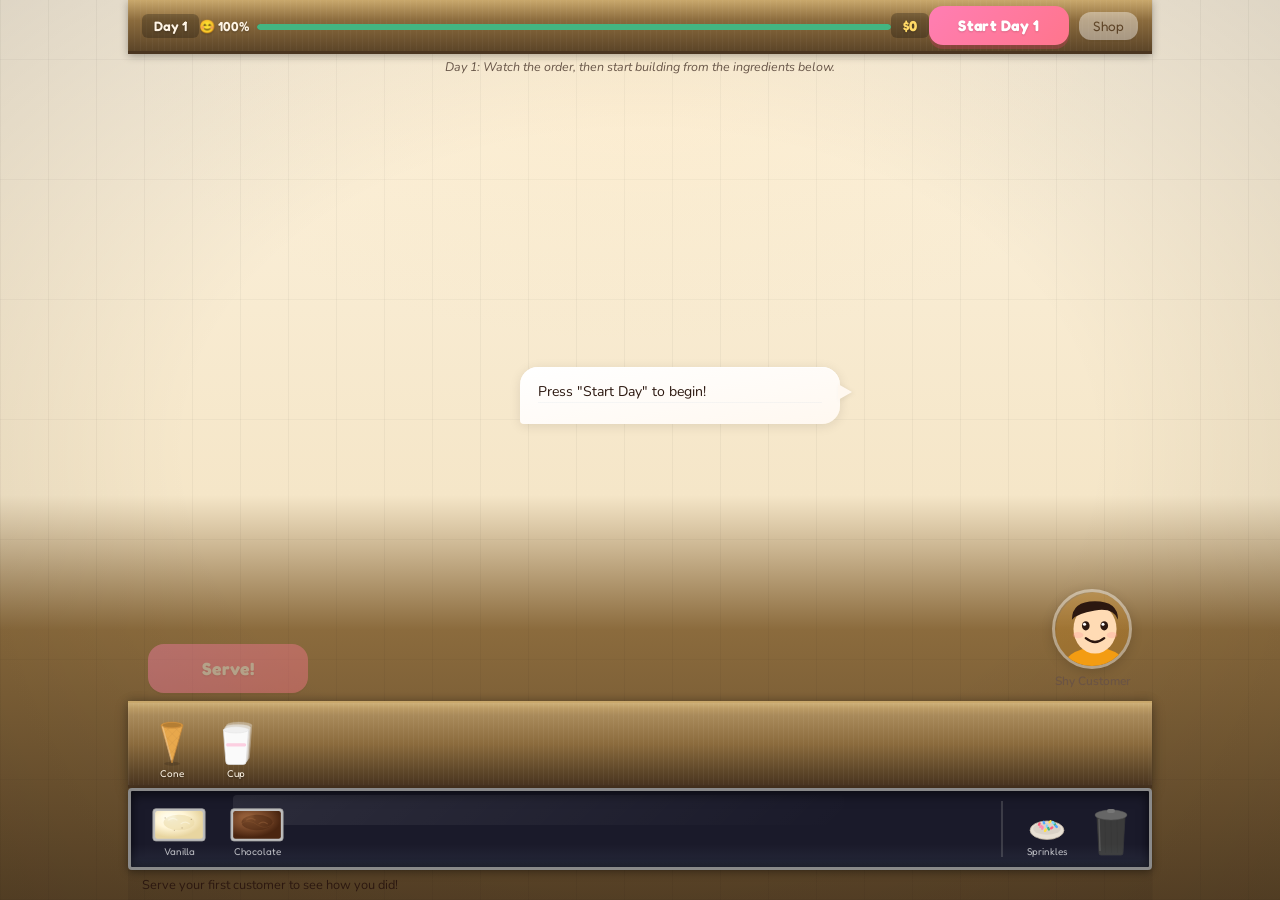
==== commit 37d95746: "Make Serve and Next Customer buttons bigger and more prominent Both are frequently pressed so they n" ====
--- a/index.html
+++ b/index.html
@@ -103,7 +103,7 @@
       <div id="builderArea">
         <div id="orderTabs" class="hidden"></div>
         <div id="builderVisual"></div>
-        <button id="submitOrderBtn" class="primary" disabled>Serve</button>
+        <button id="submitOrderBtn" class="primary" disabled>Serve!</button>
       </div>
       <div id="speechBubble">
         <div id="customerOrderText">They haven't ordered yet...</div>
--- a/style.css
+++ b/style.css
@@ -237,6 +237,21 @@
 
 #submitOrderBtn {
   margin-top: 6px;
+  padding: 14px 36px;
+  font-size: 1.1rem;
+  font-weight: 700;
+  letter-spacing: 0.03em;
+  border-radius: 16px;
+  min-width: 160px;
+}
+
+#nextCustomerBtn {
+  padding: 10px 22px;
+  font-size: 0.95rem;
+  font-weight: 700;
+  letter-spacing: 0.02em;
+  border-radius: 14px;
+  min-width: 140px;
 }
 
 /* --- Speech bubble (center) --- */
@@ -720,13 +735,14 @@
   background: linear-gradient(135deg, var(--primary-from), var(--primary-to));
   color: #fff;
   font-weight: 600;
-  box-shadow: 0 3px 0 rgba(200,60,90,0.35);
+  box-shadow: 0 4px 0 rgba(200,60,90,0.35);
   padding: 8px 18px;
+  text-shadow: 0 1px 2px rgba(0,0,0,0.15);
 }
 
 button.primary:hover {
   background: linear-gradient(135deg, #ff92c0, #ff8a9e);
-  box-shadow: 0 4px 0 rgba(200,60,90,0.4);
+  box-shadow: 0 5px 0 rgba(200,60,90,0.4);
 }
 
 button.primary:active {
@@ -734,12 +750,12 @@
 }
 
 button.primary:not([disabled]) {
-  animation: servePulse 2s infinite;
+  animation: servePulse 1.8s infinite;
 }
 
 @keyframes servePulse {
-  0%, 100% { box-shadow: 0 3px 0 rgba(200,60,90,0.35); }
-  50% { box-shadow: 0 3px 12px rgba(255,126,179,0.4); }
+  0%, 100% { box-shadow: 0 4px 0 rgba(200,60,90,0.35); }
+  50% { box-shadow: 0 4px 18px rgba(255,126,179,0.5); }
 }
 
 button[disabled] {
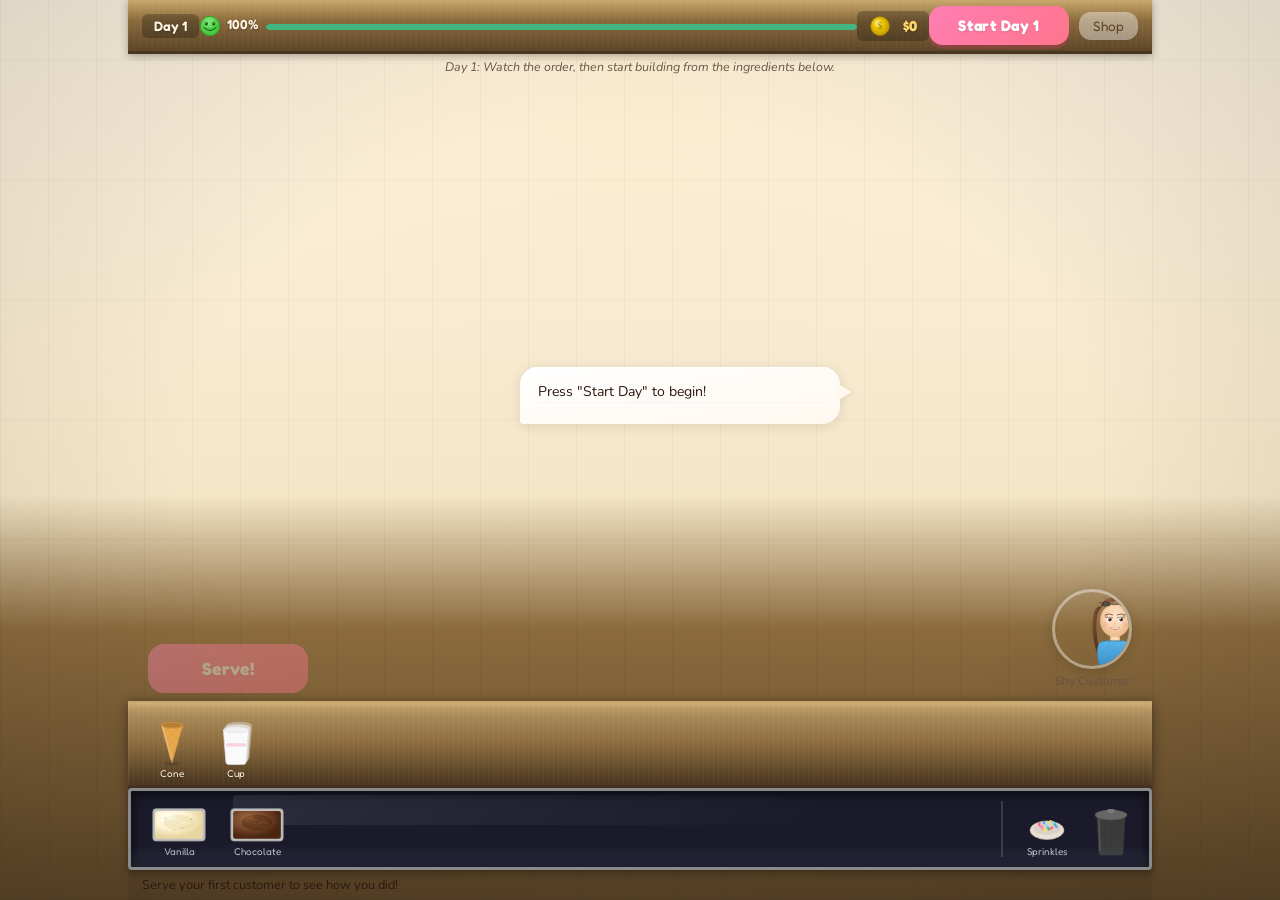
==== commit fad850b9: "Integrate hand-crafted SVG assets for ice cream, characters, and UI Replace procedurally generated S" ====
--- a/index.html
+++ b/index.html
@@ -174,7 +174,7 @@
     //  DATA & STATE
     // ====================================================================
     const ALL_FLAVOURS = ["vanilla", "chocolate", "strawberry", "mint"];
-    const ALL_TOPPINGS = ["sprinkles", "flake", "caramel", "choc_sauce"];
+    const ALL_TOPPINGS = ["sprinkles", "flake", "caramel", "choc_sauce", "cookie"];
 
     let unlockedFlavours = new Set(["vanilla", "chocolate"]);
     let unlockedToppings = new Set(["sprinkles"]);
@@ -244,7 +244,147 @@
     const SAUCE_TOPPINGS = new Set(["caramel", "choc_sauce"]);
 
     // ====================================================================
-    //  SVG ICE CREAM RENDERING (Phase 3)
+    //  SVG ASSET LOADING SYSTEM
+    // ====================================================================
+    const ASSET_PATHS = {
+      containers: { cone: 'assets/containers/cone.svg', cup: 'assets/containers/cup.svg' },
+      scoops: { vanilla: 'assets/scoops/vanilla.svg', chocolate: 'assets/scoops/chocolate.svg',
+                strawberry: 'assets/scoops/strawberry.svg', mint: 'assets/scoops/mint-chip.svg' },
+      toppings: { sprinkles: 'assets/toppings/sprinkles.svg', flake: 'assets/toppings/chocolate-flake.svg',
+                  caramel: 'assets/toppings/caramel-drizzle.svg', choc_sauce: 'assets/toppings/chocolate-sauce.svg',
+                  cookie: 'assets/toppings/cookie.svg' },
+      characters: { student: 'assets/characters/customer-student.svg', commuter: 'assets/characters/customer-commuter.svg',
+                    kid: 'assets/characters/customer-kid.svg', teen: 'assets/characters/customer-teen.svg' },
+      ui: { coin: 'assets/ui/coin.svg', faceHappy: 'assets/ui/face-happy.svg',
+            faceNeutral: 'assets/ui/face-neutral.svg', faceSad: 'assets/ui/face-sad.svg' }
+    };
+
+    const svgCache = {};
+
+    async function preloadSVGAssets() {
+      const parser = new DOMParser();
+      const allPaths = [];
+      for (const category of Object.values(ASSET_PATHS)) {
+        for (const path of Object.values(category)) {
+          allPaths.push(path);
+        }
+      }
+      await Promise.all(allPaths.map(async (path) => {
+        try {
+          const resp = await fetch(path);
+          const text = await resp.text();
+          const doc = parser.parseFromString(text, "image/svg+xml");
+          const svg = doc.documentElement;
+          svgCache[path] = svg;
+        } catch (e) {
+          console.warn("Failed to preload SVG:", path, e);
+        }
+      }));
+    }
+
+    function getSVGElement(path) {
+      const template = svgCache[path];
+      if (!template) return null;
+      return template.cloneNode(true);
+    }
+
+    // ====================================================================
+    //  ASSET-BASED ICE CREAM COMPOSITION
+    // ====================================================================
+
+    // Positioning rules from ASSETS.md v2 (units in px at scale=1, base width=140)
+    const ICE_CREAM_LAYOUTS = {
+      cone: {
+        baseW: 140, baseH: 300,
+        scoopW: 120, scoopLeft: 10,
+        containerTop: { 1: 60, 2: 80 },
+        scoopTop: { 1: [15], 2: [0, 40] }
+      },
+      cup: {
+        baseW: 160, baseH: 200,
+        scoopW: 120, scoopLeft: 20,
+        containerTop: { 1: 55, 2: 65 },
+        scoopTop: { 1: [0], 2: [0, 35] }
+      }
+    };
+
+    function createIceCreamElement(container, scoops, toppingsArr, scale) {
+      scale = scale || 1;
+      const layout = ICE_CREAM_LAYOUTS[container] || ICE_CREAM_LAYOUTS.cone;
+      const numScoops = Math.min(scoops.length, 2);
+      const containerTop = layout.containerTop[numScoops] || layout.containerTop[1];
+      const scoopTops = layout.scoopTop[numScoops] || layout.scoopTop[1];
+
+      // Calculate total height based on content
+      const totalH = container === "cone"
+        ? (numScoops === 2 ? 300 : 260)
+        : (numScoops === 2 ? 200 : 170);
+
+      const wrapper = document.createElement("div");
+      wrapper.className = "ice-cream-asset";
+      wrapper.style.position = "relative";
+      wrapper.style.width = layout.baseW + "px";
+      wrapper.style.height = totalH + "px";
+      wrapper.style.display = "inline-block";
+      if (scale !== 1) {
+        wrapper.style.transform = `scale(${scale})`;
+        wrapper.style.transformOrigin = "bottom center";
+      }
+
+      // Container (lowest z-index)
+      const containerPath = ASSET_PATHS.containers[container];
+      if (containerPath) {
+        const img = document.createElement("img");
+        img.src = containerPath;
+        img.style.cssText = `position:absolute; top:${containerTop}px; left:0; width:${layout.baseW}px; z-index:5;`;
+        img.draggable = false;
+        wrapper.appendChild(img);
+      }
+
+      // Scoops (bottom to top, higher z-index for upper scoops)
+      scoops.slice(0, 2).forEach((flavour, i) => {
+        const scoopPath = ASSET_PATHS.scoops[flavour];
+        if (!scoopPath) return;
+        // Reverse: index 0 is bottom scoop, last is top
+        const stackIndex = numScoops - 1 - i;
+        const top = scoopTops[stackIndex] !== undefined ? scoopTops[stackIndex] : scoopTops[0];
+        const img = document.createElement("img");
+        img.src = scoopPath;
+        img.style.cssText = `position:absolute; top:${top}px; left:${layout.scoopLeft}px; width:${layout.scoopW}px; z-index:${10 + i * 5};`;
+        img.draggable = false;
+        wrapper.appendChild(img);
+      });
+
+      // Toppings (highest z-index, positioned on top scoop)
+      const topScoopTop = scoopTops[0]; // top scoop is always index 0
+      if (toppingsArr && toppingsArr.length > 0) {
+        toppingsArr.forEach(t => {
+          const toppingPath = ASSET_PATHS.toppings[t];
+          if (!toppingPath) return;
+
+          const img = document.createElement("img");
+          img.src = toppingPath;
+          img.draggable = false;
+
+          if (t === "flake") {
+            // Flake sticks up from top-right of scoop, rotated
+            img.style.cssText = `position:absolute; top:${topScoopTop - 40}px; left:${layout.scoopLeft + layout.scoopW * 0.6}px; width:26px; z-index:30; transform:rotate(8deg);`;
+          } else if (t === "cookie") {
+            // Cookie sits centered on top of scoop
+            img.style.cssText = `position:absolute; top:${topScoopTop - 10}px; left:${layout.scoopLeft + (layout.scoopW - 50) / 2}px; width:50px; z-index:30;`;
+          } else {
+            // Drizzle/sprinkle overlays match top scoop position
+            img.style.cssText = `position:absolute; top:${topScoopTop - 10}px; left:${layout.scoopLeft - 5}px; width:${layout.scoopW + 10}px; z-index:25;`;
+          }
+          wrapper.appendChild(img);
+        });
+      }
+
+      return wrapper;
+    }
+
+    // ====================================================================
+    //  SVG ICE CREAM RENDERING (Legacy fallback)
     // ====================================================================
     const FLAVOUR_COLORS = {
       vanilla:    { main: "#fff5d6", shadow: "#e8d5a0", shine: "#fffef4" },
@@ -658,6 +798,22 @@
         path2.setAttribute("stroke-linecap", "round");
         path2.setAttribute("opacity", "0.7");
         svg.appendChild(path2);
+      } else if (topping === "cookie") {
+        const body = document.createElementNS(ns, "circle");
+        body.setAttribute("cx", "18"); body.setAttribute("cy", "14");
+        body.setAttribute("r", "11");
+        body.setAttribute("fill", "#D4A860");
+        body.setAttribute("stroke", "#A07830");
+        body.setAttribute("stroke-width", "0.8");
+        svg.appendChild(body);
+        const chips = [[12, 10], [22, 9], [15, 19], [24, 17]];
+        chips.forEach(([cx, cy]) => {
+          const chip = document.createElementNS(ns, "ellipse");
+          chip.setAttribute("cx", cx); chip.setAttribute("cy", cy);
+          chip.setAttribute("rx", "2"); chip.setAttribute("ry", "1.5");
+          chip.setAttribute("fill", "#3E1A0A"); chip.setAttribute("opacity", "0.8");
+          svg.appendChild(chip);
+        });
       }
 
       return svg;
@@ -1130,6 +1286,44 @@
       return svg;
     }
 
+    function createCookieItemSVG() {
+      const ns = "http://www.w3.org/2000/svg";
+      const svg = document.createElementNS(ns, "svg");
+      svg.setAttribute("viewBox", "0 0 56 56");
+      svg.setAttribute("width", "56");
+      svg.setAttribute("height", "56");
+
+      // Cookie body
+      const body = document.createElementNS(ns, "circle");
+      body.setAttribute("cx", "28"); body.setAttribute("cy", "28");
+      body.setAttribute("r", "22");
+      body.setAttribute("fill", "#D4A860");
+      body.setAttribute("stroke", "#A07830");
+      body.setAttribute("stroke-width", "1");
+      svg.appendChild(body);
+
+      // Chocolate chips
+      const chips = [[18, 18], [35, 15], [22, 35], [38, 30], [28, 42]];
+      chips.forEach(([cx, cy]) => {
+        const chip = document.createElementNS(ns, "ellipse");
+        chip.setAttribute("cx", cx); chip.setAttribute("cy", cy);
+        chip.setAttribute("rx", "3.5"); chip.setAttribute("ry", "2.8");
+        chip.setAttribute("fill", "#3E1A0A");
+        chip.setAttribute("opacity", "0.8");
+        svg.appendChild(chip);
+      });
+
+      // Highlight
+      const hl = document.createElementNS(ns, "circle");
+      hl.setAttribute("cx", "22"); hl.setAttribute("cy", "20");
+      hl.setAttribute("r", "6");
+      hl.setAttribute("fill", "white");
+      hl.setAttribute("opacity", "0.15");
+      svg.appendChild(hl);
+
+      return svg;
+    }
+
     function createRubbishBinSVG(isOpen) {
       const ns = "http://www.w3.org/2000/svg";
       const svg = document.createElementNS(ns, "svg");
@@ -1410,6 +1604,71 @@
     }
 
     // ====================================================================
+    //  ASSET-BASED CHARACTER SYSTEM
+    // ====================================================================
+    const CHARACTER_MAP = {
+      "Sunny Tourist": "student",
+      "Sleepy Student": "student",
+      "Birthday Guest": "student",
+      "Hurry-Up Commuter": "commuter",
+      "Curious Critic": "commuter",
+      "Local Kid": "kid",
+      "Ice Cream Expert": "teen"
+    };
+
+    // Mouth expressions per character (tuned to each face's geometry)
+    const CHARACTER_MOUTHS = {
+      student: {
+        happy: `<path d="M 72,126 Q 80,118 90,126 Q 100,118 108,126" fill="none" stroke="#D88080" stroke-width="1.2" opacity="0.5"/>
+                 <path d="M 74,126 Q 90,140 106,126" fill="#E89090" opacity="0.5"/>
+                 <path d="M 74,126 Q 90,140 106,126" fill="none" stroke="#C87070" stroke-width="2" stroke-linecap="round"/>
+                 <path d="M 80,128 L 100,128" stroke="white" stroke-width="3" stroke-linecap="round" opacity="0.6"/>`,
+        neutral: `<path d="M 76,130 L 104,130" fill="none" stroke="#C87070" stroke-width="2.2" stroke-linecap="round"/>`,
+        impatient: `<path d="M 76,134 Q 90,124 104,134" fill="none" stroke="#C87070" stroke-width="2.2" stroke-linecap="round"/>`
+      },
+      commuter: {
+        happy: `<path d="M 76,126 Q 90,136 104,126" fill="none" stroke="#906858" stroke-width="2.2" stroke-linecap="round"/>`,
+        neutral: `<path d="M 76,128 L 104,128" fill="none" stroke="#906858" stroke-width="2.2" stroke-linecap="round"/>`,
+        impatient: `<path d="M 76,132 Q 90,122 104,132" fill="none" stroke="#906858" stroke-width="2.2" stroke-linecap="round"/>`
+      },
+      kid: {
+        happy: `<ellipse cx="90" cy="128" rx="16" ry="12" fill="#C06050"/>
+                <ellipse cx="90" cy="124" rx="13" ry="5" fill="white"/>
+                <ellipse cx="90" cy="134" rx="8" ry="5" fill="#E07868"/>`,
+        neutral: `<ellipse cx="90" cy="128" rx="12" ry="6" fill="#C06050"/>
+                  <path d="M 80,126 L 100,126" stroke="white" stroke-width="2" stroke-linecap="round" opacity="0.5"/>`,
+        impatient: `<path d="M 76,134 Q 90,122 104,134" fill="none" stroke="#C06050" stroke-width="2.5" stroke-linecap="round"/>
+                    <ellipse cx="90" cy="130" rx="10" ry="5" fill="#C06050" opacity="0.3"/>`
+      },
+      teen: {
+        happy: `<path d="M 78,124 Q 90,132 106,124" fill="none" stroke="#C09078" stroke-width="2.2" stroke-linecap="round"/>
+                <path d="M 102,124 Q 108,122 112,118" fill="none" stroke="#C09078" stroke-width="1.8" stroke-linecap="round"/>`,
+        neutral: `<path d="M 78,126 L 106,126" fill="none" stroke="#C09078" stroke-width="2.2" stroke-linecap="round"/>`,
+        impatient: `<path d="M 78,130 Q 90,122 106,130" fill="none" stroke="#C09078" stroke-width="2.2" stroke-linecap="round"/>`
+      }
+    };
+
+    function getCharacterKey(customerName) {
+      return CHARACTER_MAP[customerName] || "student";
+    }
+
+    function createCharacterFromAsset(characterKey, patience) {
+      const path = ASSET_PATHS.characters[characterKey];
+      const svgEl = getSVGElement(path);
+      if (!svgEl) return createCharacterSVG(currentCustomerSeed || 1, patience); // fallback
+
+      // Swap mouth expression
+      const mouthGroup = svgEl.querySelector("[data-mouth]");
+      if (mouthGroup) {
+        const pState = patience === "impatient" ? "impatient" : patience === "neutral" ? "neutral" : "happy";
+        const mouthHTML = CHARACTER_MOUTHS[characterKey]?.[pState] || CHARACTER_MOUTHS[characterKey]?.happy || "";
+        mouthGroup.innerHTML = mouthHTML;
+      }
+
+      return svgEl;
+    }
+
+    // ====================================================================
     //  PARTICLE SYSTEM (Phase 5b)
     // ====================================================================
     const particleCanvas = document.getElementById("particleCanvas");
@@ -1748,6 +2007,8 @@
           tile.appendChild(createSprinklesPileSVG());
         } else if (t === "flake") {
           tile.appendChild(createFlakeItemSVG());
+        } else if (t === "cookie") {
+          tile.appendChild(createCookieItemSVG());
         }
         const label = document.createElement("span");
         label.className = "tile-label";
@@ -1980,6 +2241,7 @@
         case "flake": return "Chocolate Flake";
         case "caramel": return "Caramel Drizzle";
         case "choc_sauce": return "Chocolate Sauce";
+        case "cookie": return "Cookie";
         default: return t;
       }
     }
@@ -2007,6 +2269,7 @@
         case "flake": return "a flake";
         case "caramel": return "caramel sauce";
         case "choc_sauce": return "chocolate sauce";
+        case "cookie": return "a cookie";
         default: return t;
       }
     }
@@ -2254,9 +2517,9 @@
 
       if (!container) return;
 
-      const svg = createIceCreamSVG(container, scoops, toppingsArr, 1.4);
-      svg.classList.add("scoop-drop-anim");
-      builderVisualEl.appendChild(svg);
+      const el = createIceCreamElement(container, scoops, toppingsArr, 0.55);
+      el.classList.add("scoop-drop-anim");
+      builderVisualEl.appendChild(el);
     }
 
     function renderCustomerVisual() {
@@ -2264,18 +2527,17 @@
       if (currentOrders.length === 0) return;
 
       currentOrders.forEach((order, i) => {
-        const scale = currentOrders.length > 1 ? 0.6 : 0.8;
-        const svg = createIceCreamSVG(order.container, order.scoops, order.toppings, scale);
-        svg.style.marginRight = "6px";
-        svg.style.display = "inline-block";
-        svg.style.verticalAlign = "bottom";
-        customerVisualEl.appendChild(svg);
+        const scale = currentOrders.length > 1 ? 0.3 : 0.4;
+        const el = createIceCreamElement(order.container, order.scoops, order.toppings, scale);
+        el.style.marginRight = "6px";
+        el.style.verticalAlign = "bottom";
+        customerVisualEl.appendChild(el);
       });
     }
 
     function updateTopBar() {
       dayLabel.textContent = "Day " + day;
-      moneyLabel.textContent = "$" + money;
+      moneyLabel.innerHTML = `<img src="${ASSET_PATHS.ui.coin}" width="22" height="22" style="vertical-align:middle;margin-right:2px;">$${money}`;
     }
 
     function setTutorialMessage(msg) {
@@ -2328,8 +2590,10 @@
 
     function updateTimerDisplay() {
       const pct = Math.round((dayTimeLeft / dayTimerSeconds) * 100);
-      const face = pct > 60 ? "\uD83D\uDE0A" : pct > 30 ? "\uD83D\uDE10" : pct > 15 ? "\uD83D\uDE1F" : "\uD83D\uDE28";
-      timerEl.textContent = `${face} ${pct}%`;
+      const faceSrc = pct > 60 ? ASSET_PATHS.ui.faceHappy
+                    : pct > 30 ? ASSET_PATHS.ui.faceNeutral
+                    : ASSET_PATHS.ui.faceSad;
+      timerEl.innerHTML = `<img src="${faceSrc}" width="22" height="22" style="vertical-align:middle;margin-right:3px;"> ${pct}%`;
     }
 
     function renderCharacterAvatar(patience) {
@@ -2337,9 +2601,11 @@
       avatarEl.innerHTML = "";
       avatarEl.className = "";
       avatarEl.style.background = "none";
-      const svg = createCharacterSVG(currentCustomerSeed, patience);
-      svg.setAttribute("width", "80");
-      svg.setAttribute("height", "80");
+      const charKey = getCharacterKey(currentCustomerName);
+      const svg = createCharacterFromAsset(charKey, patience);
+      svg.setAttribute("width", "120");
+      svg.setAttribute("height", "auto");
+      svg.style.maxHeight = "160px";
       avatarEl.appendChild(svg);
     }
 
@@ -3014,10 +3280,13 @@
     // ====================================================================
     //  INIT
     // ====================================================================
-    refreshCounterShelf();
-    refreshIngredientTray();
-    setBuilderEnabled(false);
-    startDay();
+    (async function init() {
+      await preloadSVGAssets();
+      refreshCounterShelf();
+      refreshIngredientTray();
+      setBuilderEnabled(false);
+      startDay();
+    })();
   </script>
 </body>
 </html>
--- a/style.css
+++ b/style.css
@@ -1073,6 +1073,14 @@
   overflow: visible;
 }
 
+/* --- Asset-based ice cream composition --- */
+.ice-cream-asset {
+  pointer-events: none;
+}
+.ice-cream-asset img {
+  display: block;
+}
+
 /* --- Utility --- */
 .hidden {
   display: none !important;
